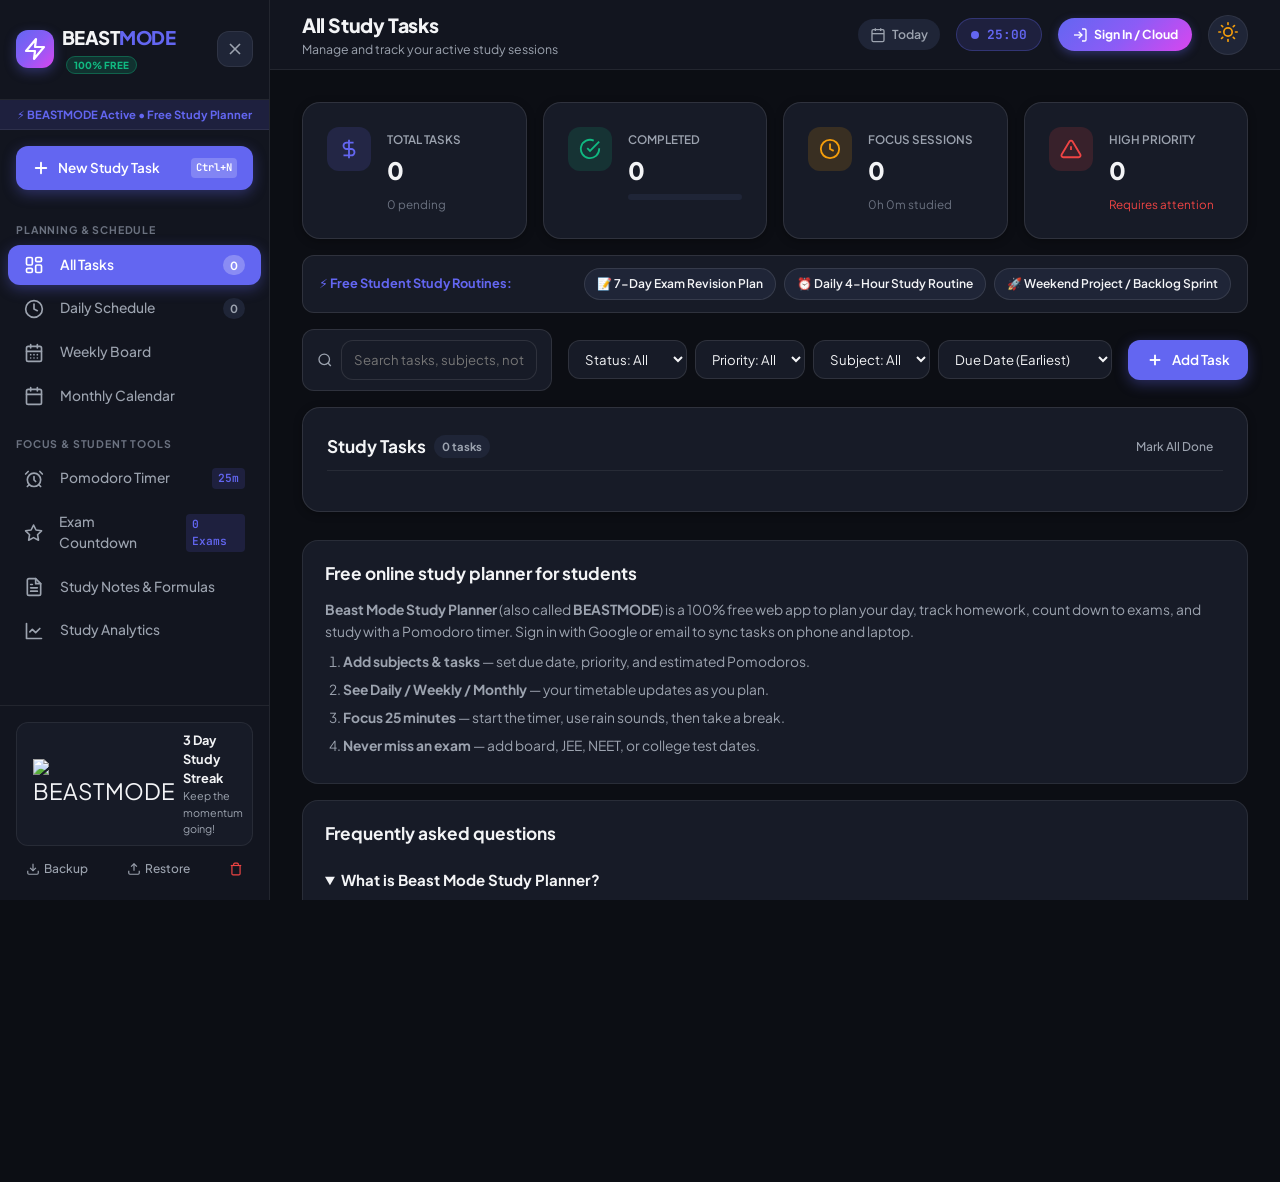
==== index.html @ da39aa64 "Update index.html" ====
<!DOCTYPE html>
<html lang="en" data-theme="dark">
<head>
  <meta charset="UTF-8">
  <meta name="viewport" content="width=device-width, initial-scale=1.0">
  <meta name="theme-color" content="#0c0e14">
  <meta name="color-scheme" content="dark light">
  <meta name="apple-mobile-web-app-capable" content="yes">
  <meta name="apple-mobile-web-app-status-bar-style" content="black-translucent">
  <meta name="apple-mobile-web-app-title" content="BEASTMODE">
  <meta name="application-name" content="BEASTMODE Study Planner">
  <meta name="format-detection" content="telephone=no">
  <meta name="geo.region" content="IN">
  <meta name="geo.placename" content="India">

  <!-- ==================== PRIMARY SEO META TAGS ==================== -->
  <title>Beast Mode Study Planner – Free Daily Schedule & Pomodoro Timer for Students</title>
  <meta name="title" content="Beast Mode Study Planner – Free Daily Schedule & Pomodoro Timer for Students">
  <meta name="description" content="Beast Mode Study Planner is a 100% free online study planner for students. Make a daily study timetable, track exam countdown, manage homework, and focus with a Pomodoro timer. Cloud login with Google. Made for school, college, boards & JEE prep.">
  <meta name="keywords" content="beast mode study planner, beastmode study planner, free study planner, online study timetable, daily study schedule maker, exam countdown tracker, pomodoro timer for students, student planner India, JEE study planner, board exam timetable">
  <meta name="author" content="Shaikh Siddik">
  <meta name="robots" content="index, follow, max-image-preview:large, max-snippet:-1, max-video-preview:-1">
  <meta name="googlebot" content="index, follow">

  <!-- Canonical URL (Google Search Ranking) -->
  <link rel="canonical" href="https://shaikhsiddik0001-creator.github.io/study-planner/">
  <link rel="manifest" href="site.webmanifest">
  <link rel="sitemap" type="application/xml" title="Sitemap" href="https://shaikhsiddik0001-creator.github.io/study-planner/sitemap.xml">

  <!-- ==================== OPEN GRAPH / SOCIAL MEDIA / WHATSAPP ==================== -->
  <meta property="og:type" content="website">
  <meta property="og:locale" content="en_IN">
  <meta property="og:url" content="https://shaikhsiddik0001-creator.github.io/study-planner/">
  <meta property="og:site_name" content="BEASTMODE Study Planner">
  <meta property="og:title" content="Beast Mode Study Planner – Free Daily Schedule & Pomodoro Timer">
  <meta property="og:description" content="Free study planner for students: daily timetable, exam countdown, tasks, notes, and Pomodoro focus timer with cloud sync.">
  <meta property="og:image" content="https://images.unsplash.com/photo-1434030216411-0b793f4b4173?w=1200&auto=format&fit=crop&q=80">
  <meta property="og:image:alt" content="Student desk with books and a study planner schedule">
  <meta property="og:image:width" content="1200">
  <meta property="og:image:height" content="630">

  <!-- ==================== TWITTER CARD ==================== -->
  <meta name="twitter:card" content="summary_large_image">
  <meta name="twitter:url" content="https://shaikhsiddik0001-creator.github.io/study-planner/">
  <meta name="twitter:title" content="Beast Mode Study Planner – Free Daily Schedule & Pomodoro Timer">
  <meta name="twitter:description" content="Create daily study schedules, track exams, and stay in beast mode with cloud sync. 100% free for students.">
  <meta name="twitter:image" content="https://images.unsplash.com/photo-1434030216411-0b793f4b4173?w=1200&auto=format&fit=crop&q=80">
  <meta name="twitter:image:alt" content="Beast Mode Study Planner dashboard">

  <!-- Favicons: Google Search needs a crawlable 48x48+ PNG (not emoji SVG) -->
  <link rel="icon" type="image/png" sizes="48x48" href="favicon-48.png">
  <link rel="icon" type="image/png" sizes="96x96" href="icons/icon-96.png">
  <link rel="icon" type="image/png" sizes="192x192" href="icons/icon-192.png">
  <link rel="apple-touch-icon" sizes="180x180" href="apple-touch-icon.png">
  <link rel="shortcut icon" href="favicon.png">

  <!-- Google Fonts -->
  <link rel="preconnect" href="https://fonts.googleapis.com">
  <link rel="preconnect" href="https://fonts.gstatic.com" crossorigin>
  <link href="https://fonts.googleapis.com/css2?family=Plus+Jakarta+Sans:wght@300;400;500;600;700;800&family=JetBrains+Mono:wght@400;600&display=swap" rel="stylesheet">
  
  <!-- CSS Stylesheet -->
  <link rel="stylesheet" href="style.css">

  <!-- ==================== SCHEMA.ORG JSON-LD (GOOGLE RICH SNIPPETS) ==================== -->
  <script type="application/ld+json">
  {
    "@context": "https://schema.org",
    "@graph": [
      {
        "@type": "WebApplication",
        "@id": "https://shaikhsiddik0001-creator.github.io/study-planner/#webapp",
        "name": "BEASTMODE Study Planner",
        "url": "https://shaikhsiddik0001-creator.github.io/study-planner/",
        "alternateName": ["Beast Mode Study Planner", "Best Mode Study Planner", "BEASTMODE"],
        "applicationCategory": "EducationalApplication",
        "operatingSystem": "Android, iOS, Windows, macOS, ChromeOS",
        "browserRequirements": "Requires JavaScript. Requires HTML5.",
        "inLanguage": "en",
        "isAccessibleForFree": true,
        "description": "A 100% free online study planner and daily schedule maker for students. Features task management, daily & weekly timetable boards, exam countdowns, Pomodoro focus timer, and cloud sync.",
        "featureList": [
          "Daily, weekly and monthly study timetable",
          "Pomodoro focus timer with ambient sounds",
          "Exam countdown tracker",
          "Study notes and formula scratchpad",
          "Google and email login with cloud sync"
        ],
        "offers": {
          "@type": "Offer",
          "price": "0",
          "priceCurrency": "INR"
        },
        "author": {
          "@type": "Person",
          "name": "Shaikh Siddik"
        },
        "image": "https://shaikhsiddik0001-creator.github.io/study-planner/icons/icon-512.png",
        "screenshot": "https://shaikhsiddik0001-creator.github.io/study-planner/icons/icon-512.png"
      },
      {
        "@type": "FAQPage",
        "@id": "https://shaikhsiddik0001-creator.github.io/study-planner/#faq",
        "mainEntity": [
          {
            "@type": "Question",
            "name": "What is BEASTMODE Study Planner?",
            "acceptedAnswer": {
              "@type": "Answer",
              "text": "BEASTMODE is a free web-based study planner designed to help students organize daily and weekly study schedules, manage assignments, track exam dates, and focus with an integrated Pomodoro timer."
            }
          },
          {
            "@type": "Question",
            "name": "Is BEASTMODE Study Planner free to use?",
            "acceptedAnswer": {
              "@type": "Answer",
              "text": "Yes, BEASTMODE is 100% free for all students worldwide with full access to schedules, exam trackers, pomodoro timer, and cloud synchronization."
            }
          },
          {
            "@type": "Question",
            "name": "How to make an effective study schedule with BEASTMODE?",
            "acceptedAnswer": {
              "@type": "Answer",
              "text": "You can add your subjects, set priority levels (High, Medium, Low), allocate estimated Pomodoro focus blocks, and view your timetable in Daily, Weekly, or Monthly Calendar views."
            }
          },
          {
            "@type": "Question",
            "name": "Does Beast Mode Study Planner work on mobile?",
            "acceptedAnswer": {
              "@type": "Answer",
              "text": "Yes. Beast Mode Study Planner is a free web app that works in Chrome, Safari, and other browsers on Android and iPhone. You can add it to your home screen and sign in to sync tasks across devices."
            }
          },
          {
            "@type": "Question",
            "name": "Can I use Beast Mode Study Planner for board exams and JEE?",
            "acceptedAnswer": {
              "@type": "Answer",
              "text": "Yes. Add exam dates to the countdown tracker, break syllabus into daily tasks, and use the Pomodoro timer for focused revision sessions for boards, JEE, NEET, or college tests."
            }
          }
        ]
      }
    ]
  }
  </script>
</head>
<body>
  <a class="skip-link" href="#mainContent">Skip to study planner</a>
  <h1 class="visually-hidden">Beast Mode Study Planner — free daily study schedule, exam countdown and Pomodoro timer for students</h1>
  <div class="app-layout" id="appLayout">

    <!-- ==================== SIDEBAR NAVIGATION ==================== -->
    <aside class="sidebar" id="sidebar">
      <div class="sidebar-header">
        <div class="brand">
          <div class="brand-icon">
            <svg width="24" height="24" viewBox="0 0 24 24" fill="none" stroke="currentColor" stroke-width="2.2" stroke-linecap="round" stroke-linejoin="round">
              <polygon points="13 2 3 14 12 14 11 22 21 10 12 10 13 2"></polygon>
            </svg>
          </div>
          <div class="brand-text">
            <p class="brand-name">BEAST<span>MODE</span></p>
            <span class="badge-free">100% FREE</span>
          </div>
        </div>
        <button class="btn-icon mobile-close-sidebar" id="closeSidebarBtn" aria-label="Close Sidebar">
          <svg width="20" height="20" viewBox="0 0 24 24" fill="none" stroke="currentColor" stroke-width="2">
            <line x1="18" y1="6" x2="6" y2="18"></line>
            <line x1="6" y1="6" x2="18" y2="18"></line>
          </svg>
        </button>
      </div>

      <!-- Student Banner -->
      <div class="student-tag-banner">
        <span>⚡ BEASTMODE Active • Free Study Planner</span>
      </div>

      <!-- Quick Action: New Task -->
      <div class="sidebar-action">
        <button class="btn-primary btn-block" id="sidebarNewTaskBtn">
          <svg width="18" height="18" viewBox="0 0 24 24" fill="none" stroke="currentColor" stroke-width="2.5" stroke-linecap="round">
            <line x1="12" y1="5" x2="12" y2="19"></line>
            <line x1="5" y1="12" x2="19" y2="12"></line>
          </svg>
          <span>New Study Task</span>
          <kbd>Ctrl+N</kbd>
        </button>
      </div>

      <!-- Navigation Links -->
      <nav class="nav-menu" aria-label="Main Navigation">
        <span class="nav-category">PLANNING & SCHEDULE</span>
        <button class="nav-item active" data-view="dashboard" id="navDashboard">
          <svg width="20" height="20" viewBox="0 0 24 24" fill="none" stroke="currentColor" stroke-width="2" stroke-linecap="round" stroke-linejoin="round">
            <rect x="3" y="3" width="7" height="9" rx="1.5"></rect>
            <rect x="14" y="3" width="7" height="5" rx="1.5"></rect>
            <rect x="14" y="12" width="7" height="9" rx="1.5"></rect>
            <rect x="3" y="16" width="7" height="5" rx="1.5"></rect>
          </svg>
          <span>All Tasks</span>
          <span class="nav-counter" id="navAllCount">0</span>
        </button>

        <button class="nav-item" data-view="daily" id="navDaily">
          <svg width="20" height="20" viewBox="0 0 24 24" fill="none" stroke="currentColor" stroke-width="2" stroke-linecap="round" stroke-linejoin="round">
            <circle cx="12" cy="12" r="10"></circle>
            <polyline points="12 6 12 12 16 14"></polyline>
          </svg>
          <span>Daily Schedule</span>
          <span class="nav-counter" id="navTodayCount">0</span>
        </button>

        <button class="nav-item" data-view="weekly" id="navWeekly">
          <svg width="20" height="20" viewBox="0 0 24 24" fill="none" stroke="currentColor" stroke-width="2" stroke-linecap="round" stroke-linejoin="round">
            <rect x="3" y="4" width="18" height="18" rx="2"></rect>
            <line x1="16" y1="2" x2="16" y2="6"></line>
            <line x1="8" y1="2" x2="8" y2="6"></line>
            <line x1="3" y1="10" x2="21" y2="10"></line>
            <path d="M8 14h.01"></path>
            <path d="M12 14h.01"></path>
            <path d="M16 14h.01"></path>
            <path d="M8 18h.01"></path>
            <path d="M12 18h.01"></path>
            <path d="M16 18h.01"></path>
          </svg>
          <span>Weekly Board</span>
        </button>

        <button class="nav-item" data-view="monthly" id="navMonthly">
          <svg width="20" height="20" viewBox="0 0 24 24" fill="none" stroke="currentColor" stroke-width="2" stroke-linecap="round" stroke-linejoin="round">
            <rect x="3" y="4" width="18" height="18" rx="2"></rect>
            <line x1="16" y1="2" x2="16" y2="6"></line>
            <line x1="8" y1="2" x2="8" y2="6"></line>
            <line x1="3" y1="10" x2="21" y2="10"></line>
          </svg>
          <span>Monthly Calendar</span>
        </button>

        <span class="nav-category">FOCUS & STUDENT TOOLS</span>
        <button class="nav-item" data-view="pomodoro" id="navPomodoro">
          <svg width="20" height="20" viewBox="0 0 24 24" fill="none" stroke="currentColor" stroke-width="2" stroke-linecap="round" stroke-linejoin="round">
            <circle cx="12" cy="13" r="8"></circle>
            <path d="M12 9v4l2 2"></path>
            <path d="M5 3 2 6"></path>
            <path d="m22 6-3-3"></path>
            <path d="M6.38 18.7 4 21"></path>
            <path d="M17.64 18.67 20 21"></path>
          </svg>
          <span>Pomodoro Timer</span>
          <span class="timer-mini-indicator" id="sidebarTimerBadge">25m</span>
        </button>

        <button class="nav-item" data-view="examCountdown" id="navExamCountdown">
          <svg width="20" height="20" viewBox="0 0 24 24" fill="none" stroke="currentColor" stroke-width="2" stroke-linecap="round" stroke-linejoin="round">
            <polygon points="12 2 15.09 8.26 22 9.27 17 14.14 18.18 21.02 12 17.77 5.82 21.02 7 14.14 2 9.27 8.91 8.26 12 2"></polygon>
          </svg>
          <span>Exam Countdown</span>
          <span class="exam-mini-badge" id="sidebarExamBadge">0 Exams</span>
        </button>

        <button class="nav-item" data-view="quickNotes" id="navQuickNotes">
          <svg width="20" height="20" viewBox="0 0 24 24" fill="none" stroke="currentColor" stroke-width="2" stroke-linecap="round" stroke-linejoin="round">
            <path d="M14 2H6a2 2 0 0 0-2 2v16a2 2 0 0 0 2 2h12a2 2 0 0 0 2-2V8z"></path>
            <polyline points="14 2 14 8 20 8"></polyline>
            <line x1="16" y1="13" x2="8" y2="13"></line>
            <line x1="16" y1="17" x2="8" y2="17"></line>
            <polyline points="10 9 9 9 8 9"></polyline>
          </svg>
          <span>Study Notes & Formulas</span>
        </button>

        <button class="nav-item" data-view="analytics" id="navAnalytics">
          <svg width="20" height="20" viewBox="0 0 24 24" fill="none" stroke="currentColor" stroke-width="2" stroke-linecap="round" stroke-linejoin="round">
            <path d="M3 3v18h18"></path>
            <path d="m19 9-5 5-4-4-3 3"></path>
          </svg>
          <span>Study Analytics</span>
        </button>
      </nav>

      <!-- Sidebar Footer -->
      <div class="sidebar-footer">
        <button type="button" class="btn-install-app hidden" id="installAppBtn">
          <img src="icons/icon-96.png" width="22" height="22" alt="">
          <span>Install App</span>
        </button>

        <div class="streak-card">
          <div class="streak-icon">
            <img src="icons/icon-96.png" width="28" height="28" alt="BEASTMODE">
          </div>
          <div class="streak-info">
            <div class="streak-count"><span id="streakDays">3</span> Day Study Streak</div>
            <div class="streak-sub">Keep the momentum going!</div>
          </div>
        </div>

        <div class="storage-controls">
          <button class="btn-ghost-sm" id="exportDataBtn" title="Export Backup (JSON)">
            <svg width="14" height="14" viewBox="0 0 24 24" fill="none" stroke="currentColor" stroke-width="2"><path d="M21 15v4a2 2 0 0 1-2 2H5a2 2 0 0 1-2-2v-4"/><polyline points="7 10 12 15 17 10"/><line x1="12" y1="15" x2="12" y2="3"/></svg>
            Backup
          </button>
          <label class="btn-ghost-sm" title="Restore Backup (JSON)" style="cursor: pointer;">
            <svg width="14" height="14" viewBox="0 0 24 24" fill="none" stroke="currentColor" stroke-width="2"><path d="M21 15v4a2 2 0 0 1-2 2H5a2 2 0 0 1-2-2v-4"/><polyline points="17 8 12 3 7 8"/><line x1="12" y1="3" x2="12" y2="15"/></svg>
            Restore
            <input type="file" id="importDataInput" accept=".json" style="display: none;">
          </label>
          <button class="btn-ghost-sm text-danger" id="resetDataBtn" title="Clear all data">
            <svg width="14" height="14" viewBox="0 0 24 24" fill="none" stroke="currentColor" stroke-width="2"><polyline points="3 6 5 6 21 6"></polyline><path d="M19 6v14a2 2 0 0 1-2 2H7a2 2 0 0 1-2-2V6m3 0V4a2 2 0 0 1 2-2h4a2 2 0 0 1 2 2v2"></path></svg>
          </button>
        </div>
      </div>
    </aside>

    <!-- Sidebar Backdrop for Mobile -->
    <div class="sidebar-backdrop" id="sidebarBackdrop"></div>

    <!-- ==================== MAIN CONTENT AREA ==================== -->
    <div class="main-wrapper">
      
      <!-- Top App Bar -->
      <header class="topbar">
        <div class="topbar-left">
          <button class="btn-icon mobile-menu-btn" id="mobileMenuBtn" aria-label="Open Sidebar Menu">
            <svg width="22" height="22" viewBox="0 0 24 24" fill="none" stroke="currentColor" stroke-width="2">
              <line x1="3" y1="12" x2="21" y2="12"></line>
              <line x1="3" y1="6" x2="21" y2="6"></line>
              <line x1="3" y1="18" x2="21" y2="18"></line>
            </svg>
          </button>
          <div class="page-title-group">
            <h2 class="page-title" id="pageHeading">All Study Tasks</h2>
            <p class="page-subtitle" id="pageSubHeading">Manage and track your active study sessions</p>
          </div>
        </div>

        <div class="topbar-right">
          <!-- Live Date Display -->
          <div class="date-chip" id="topbarDate">
            <svg width="16" height="16" viewBox="0 0 24 24" fill="none" stroke="currentColor" stroke-width="2"><rect x="3" y="4" width="18" height="18" rx="2" ry="2"></rect><line x1="16" y1="2" x2="16" y2="6"></line><line x1="8" y1="2" x2="8" y2="6"></line><line x1="3" y1="10" x2="21" y2="10"></line></svg>
            <span id="currentDateStr">Today</span>
          </div>

          <!-- Quick Pomodoro Widget Status -->
          <div class="quick-timer-widget" id="quickTimerPill" role="button" title="Jump to Pomodoro Timer">
            <div class="timer-dot" id="quickTimerDot"></div>
            <span class="timer-text" id="quickTimerText">25:00</span>
          </div>

          <!-- Firebase Auth Profile / Sign In Button -->
          <div class="auth-topbar-section" id="authTopbarSection">
            <!-- Unauthenticated State -->
            <button class="btn-auth-signin" id="openAuthModalBtn">
              <svg width="16" height="16" viewBox="0 0 24 24" fill="none" stroke="currentColor" stroke-width="2"><path d="M15 3h4a2 2 0 0 1 2 2v14a2 2 0 0 1-2 2h-4"/><polyline points="10 17 15 12 10 7"/><line x1="15" y1="12" x2="3" y2="12"/></svg>
              <span>Sign In / Cloud</span>
            </button>

            <!-- Authenticated Profile State (Hidden by default) -->
            <div class="user-profile-widget hidden" id="userProfileWidget">
              <div class="user-avatar-pill" id="userAvatarPill">
                <img id="userAvatarImg" class="user-avatar-img hidden" src="" alt="Profile">
                <span id="userAvatarInitials" class="user-avatar-initials">S</span>
                <span id="userDisplayName" class="user-name-text">Student</span>
                <svg width="14" height="14" viewBox="0 0 24 24" fill="none" stroke="currentColor" stroke-width="2"><polyline points="6 9 12 15 18 9"></polyline></svg>
              </div>

              <!-- Profile Dropdown Menu -->
              <div class="profile-dropdown hidden" id="profileDropdown">
                <div class="profile-dropdown-header">
                  <strong id="dropdownUserEmail">student@example.com</strong>
                  <span class="cloud-sync-status">☁️ Real-Time Cloud Synced</span>
                </div>
                <button class="dropdown-item text-danger" id="logoutBtn">
                  <svg width="16" height="16" viewBox="0 0 24 24" fill="none" stroke="currentColor" stroke-width="2"><path d="M9 21H5a2 2 0 0 1-2-2V5a2 2 0 0 1 2-2h4"/><polyline points="16 17 21 12 16 7"/><line x1="21" y1="12" x2="9" y2="12"/></svg>
                  <span>Log Out</span>
                </button>
              </div>
            </div>
          </div>

          <!-- Dark / Light Theme Toggle -->
          <button class="theme-toggle-btn" id="themeToggleBtn" aria-label="Toggle Theme Mode" title="Toggle Light/Dark Theme">
            <div class="theme-icon-sun">
              <svg width="20" height="20" viewBox="0 0 24 24" fill="none" stroke="currentColor" stroke-width="2" stroke-linecap="round" stroke-linejoin="round">
                <circle cx="12" cy="12" r="5"></circle>
                <line x1="12" y1="1" x2="12" y2="3"></line>
                <line x1="12" y1="21" x2="12" y2="23"></line>
                <line x1="4.22" y1="4.22" x2="5.64" y2="5.64"></line>
                <line x1="18.36" y1="18.36" x2="19.78" y2="19.78"></line>
                <line x1="1" y1="12" x2="3" y2="12"></line>
                <line x1="21" y1="12" x2="23" y2="12"></line>
                <line x1="4.22" y1="19.78" x2="5.64" y2="18.36"></line>
                <line x1="18.36" y1="5.64" x2="19.78" y2="4.22"></line>
              </svg>
            </div>
            <div class="theme-icon-moon">
              <svg width="20" height="20" viewBox="0 0 24 24" fill="none" stroke="currentColor" stroke-width="2" stroke-linecap="round" stroke-linejoin="round">
                <path d="M21 12.79A9 9 0 1 1 11.21 3 7 7 0 0 0 21 12.79z"></path>
              </svg>
            </div>
          </button>
        </div>
      </header>

      <!-- Main Content Container -->
      <main class="content-container" id="mainContent">

        <!-- ==================== VIEW 1: DASHBOARD / ALL TASKS ==================== -->
        <section class="view-panel active" id="view-dashboard">
          
          <!-- Top Stat Cards Summary -->
          <div class="stats-grid">
            <div class="stat-card">
              <div class="stat-icon icon-purple">
                <svg width="22" height="22" viewBox="0 0 24 24" fill="none" stroke="currentColor" stroke-width="2"><path d="M12 2v20M17 5H9.5a3.5 3.5 0 0 0 0 7h5a3.5 3.5 0 0 1 0 7H6"/></svg>
              </div>
              <div class="stat-content">
                <span class="stat-label">Total Tasks</span>
                <h3 class="stat-val" id="statTotalTasks">0</h3>
                <span class="stat-hint" id="statPendingHint">0 pending</span>
              </div>
            </div>

            <div class="stat-card">
              <div class="stat-icon icon-green">
                <svg width="22" height="22" viewBox="0 0 24 24" fill="none" stroke="currentColor" stroke-width="2"><path d="M22 11.08V12a10 10 0 1 1-5.93-9.14"/><polyline points="22 4 12 14.01 9 11.01"/></svg>
              </div>
              <div class="stat-content">
                <span class="stat-label">Completed</span>
                <h3 class="stat-val" id="statCompletedTasks">0</h3>
                <div class="progress-bar-wrap">
                  <div class="progress-bar-fill" id="statCompletionBar" style="width: 0%;"></div>
                </div>
              </div>
            </div>

            <div class="stat-card">
              <div class="stat-icon icon-amber">
                <svg width="22" height="22" viewBox="0 0 24 24" fill="none" stroke="currentColor" stroke-width="2"><circle cx="12" cy="12" r="10"></circle><polyline points="12 6 12 12 16 14"></polyline></svg>
              </div>
              <div class="stat-content">
                <span class="stat-label">Focus Sessions</span>
                <h3 class="stat-val" id="statPomodoroCount">0</h3>
                <span class="stat-hint" id="statFocusTimeHint">0h 0m studied</span>
              </div>
            </div>

            <div class="stat-card">
              <div class="stat-icon icon-red">
                <svg width="22" height="22" viewBox="0 0 24 24" fill="none" stroke="currentColor" stroke-width="2"><path d="M10.29 3.86L1.82 18a2 2 0 0 0 1.71 3h16.94a2 2 0 0 0 1.71-3L13.71 3.86a2 2 0 0 0-3.42 0z"/><line x1="12" y1="9" x2="12" y2="13"/><line x1="12" y1="17" x2="12.01" y2="17"/></svg>
              </div>
              <div class="stat-content">
                <span class="stat-label">High Priority</span>
                <h3 class="stat-val" id="statHighPriority">0</h3>
                <span class="stat-hint text-danger" id="statDueSoonHint">Requires attention</span>
              </div>
            </div>
          </div>

          <!-- Free Study Routine Templates Bar -->
          <div class="free-templates-card">
            <div class="template-header">
              <div class="template-title">
                <span>⚡ Free Student Study Routines:</span>
              </div>
              <div class="template-buttons">
                <button class="btn-template" onclick="window.studyFlow.applyTemplate('exam')">📝 7-Day Exam Revision Plan</button>
                <button class="btn-template" onclick="window.studyFlow.applyTemplate('daily')">⏰ Daily 4-Hour Study Routine</button>
                <button class="btn-template" onclick="window.studyFlow.applyTemplate('weekend')">🚀 Weekend Project / Backlog Sprint</button>
              </div>
            </div>
          </div>

          <!-- Controls Bar: Filter, Search, Sort & Quick Add -->
          <div class="controls-toolbar">
            <div class="search-box">
              <svg width="18" height="18" viewBox="0 0 24 24" fill="none" stroke="currentColor" stroke-width="2"><circle cx="11" cy="11" r="8"></circle><line x1="21" y1="21" x2="16.65" y2="16.65"></line></svg>
              <input type="text" id="taskSearchInput" placeholder="Search tasks, subjects, notes..." autocomplete="off">
              <button class="clear-search-btn hidden" id="clearSearchBtn" aria-label="Clear Search">&times;</button>
            </div>

            <div class="filter-group">
              <select id="filterStatus" class="select-dropdown" aria-label="Filter by Status">
                <option value="all">Status: All</option>
                <option value="pending">Pending</option>
                <option value="completed">Completed</option>
              </select>

              <select id="filterPriority" class="select-dropdown" aria-label="Filter by Priority">
                <option value="all">Priority: All</option>
                <option value="high">🔥 High</option>
                <option value="medium">⚡ Medium</option>
                <option value="low">🌱 Low</option>
              </select>

              <select id="filterSubject" class="select-dropdown" aria-label="Filter by Subject">
                <option value="all">Subject: All</option>
              </select>

              <select id="sortBy" class="select-dropdown" aria-label="Sort Tasks">
                <option value="date-asc">Due Date (Earliest)</option>
                <option value="date-desc">Due Date (Latest)</option>
                <option value="priority-desc">Priority (High to Low)</option>
                <option value="title-asc">Title (A-Z)</option>
                <option value="created-desc">Recently Added</option>
              </select>
            </div>

            <button class="btn-primary" id="dashboardAddTaskBtn">
              <svg width="18" height="18" viewBox="0 0 24 24" fill="none" stroke="currentColor" stroke-width="2.5"><line x1="12" y1="5" x2="12" y2="19"></line><line x1="5" y1="12" x2="19" y2="12"></line></svg>
              <span>Add Task</span>
            </button>
          </div>

          <!-- Active Filter Tags Pills -->
          <div class="active-filters-row hidden" id="activeFiltersRow">
            <span class="filter-tag-label">Active Filters:</span>
            <div class="filter-chips-container" id="filterChipsContainer"></div>
            <button class="btn-link" id="resetFiltersBtn">Reset All</button>
          </div>

          <!-- Tasks List Section -->
          <div class="tasks-section">
            <div class="section-header-row">
              <div class="section-title-wrap">
                <h2 class="section-title">Study Tasks</h2>
                <span class="task-count-badge" id="visibleTaskCountBadge">0 tasks</span>
              </div>
              <div class="bulk-actions" id="bulkActionsWrap">
                <button class="btn-ghost-sm" id="markAllCompleteBtn">Mark All Done</button>
              </div>
            </div>

            <!-- Task List Container -->
            <div class="task-list" id="taskListContainer"></div>

            <!-- Empty State Placeholder -->
            <div class="empty-state hidden" id="tasksEmptyState">
              <div class="empty-icon">📚</div>
              <h3>No Study Tasks Found</h3>
              <p>Your study schedule is clear or no tasks matched your search!</p>
              <div class="empty-actions">
                <button class="btn-primary" id="emptyStateCreateBtn">Create Your First Task</button>
                <button class="btn-secondary" id="loadSampleDataBtn">Load Sample Study Schedule</button>
              </div>
            </div>
          </div>
        </section>


        <!-- ==================== VIEW 2: DAILY SCHEDULE ==================== -->
        <section class="view-panel" id="view-daily">
          <div class="planner-nav-card">
            <div class="nav-controls">
              <button class="btn-icon" id="dailyPrevDayBtn" aria-label="Previous Day">
                <svg width="20" height="20" viewBox="0 0 24 24" fill="none" stroke="currentColor" stroke-width="2"><polyline points="15 18 9 12 15 6"></polyline></svg>
              </button>
              <div class="current-date-heading">
                <h2 id="dailyViewDateTitle">Today</h2>
                <span class="date-sub" id="dailyViewDateSubtitle">Thursday</span>
              </div>
              <button class="btn-icon" id="dailyNextDayBtn" aria-label="Next Day">
                <svg width="20" height="20" viewBox="0 0 24 24" fill="none" stroke="currentColor" stroke-width="2"><polyline points="9 18 15 12 9 6"></polyline></svg>
              </button>
            </div>
            
            <div class="planner-actions">
              <button class="btn-secondary" id="dailyJumpTodayBtn">Jump to Today</button>
              <input type="date" id="dailyDatePicker" class="custom-date-input">
              <button class="btn-primary" id="dailyAddTaskBtn">
                <svg width="16" height="16" viewBox="0 0 24 24" fill="none" stroke="currentColor" stroke-width="2"><line x1="12" y1="5" x2="12" y2="19"></line><line x1="5" y1="12" x2="19" y2="12"></line></svg>
                <span>Add to this Day</span>
              </button>
            </div>
          </div>

          <div class="daily-view-layout">
            <div class="daily-timeline-card">
              <div class="card-header">
                <h3>Hourly Time Block Schedule</h3>
                <span class="badge" id="dailyScheduleCount">0 Scheduled</span>
              </div>
              <div class="timeline-scroll-area" id="dailyTimelineList"></div>
            </div>

            <div class="daily-tasks-sidebar">
              <div class="card-header">
                <h3>Today's Task Checklist</h3>
                <span class="badge" id="dailyChecklistCount">0 Tasks</span>
              </div>
              <div class="daily-checklist-container" id="dailyChecklistItems"></div>
            </div>
          </div>
        </section>


        <!-- ==================== VIEW 3: WEEKLY PLANNER ==================== -->
        <section class="view-panel" id="view-weekly">
          <div class="planner-nav-card">
            <div class="nav-controls">
              <button class="btn-icon" id="weeklyPrevBtn" aria-label="Previous Week">
                <svg width="20" height="20" viewBox="0 0 24 24" fill="none" stroke="currentColor" stroke-width="2"><polyline points="15 18 9 12 15 6"></polyline></svg>
              </button>
              <div class="current-date-heading">
                <h2 id="weeklyRangeTitle">Weekly Board</h2>
                <span class="date-sub" id="weeklyRangeSubtitle">7-Day Study Overview</span>
              </div>
              <button class="btn-icon" id="weeklyNextBtn" aria-label="Next Week">
                <svg width="20" height="20" viewBox="0 0 24 24" fill="none" stroke="currentColor" stroke-width="2"><polyline points="9 18 15 12 9 6"></polyline></svg>
              </button>
            </div>
            
            <div class="planner-actions">
              <button class="btn-secondary" id="weeklyJumpTodayBtn">Current Week</button>
              <button class="btn-primary" id="weeklyAddTaskBtn">
                <svg width="16" height="16" viewBox="0 0 24 24" fill="none" stroke="currentColor" stroke-width="2"><line x1="12" y1="5" x2="12" y2="19"></line><line x1="5" y1="12" x2="19" y2="12"></line></svg>
                <span>Add Task</span>
              </button>
            </div>
          </div>

          <div class="weekly-board-grid" id="weeklyBoardGrid"></div>
        </section>


        <!-- ==================== VIEW 4: MONTHLY CALENDAR ==================== -->
        <section class="view-panel" id="view-monthly">
          <div class="planner-nav-card">
            <div class="nav-controls">
              <button class="btn-icon" id="monthPrevBtn" aria-label="Previous Month">
                <svg width="20" height="20" viewBox="0 0 24 24" fill="none" stroke="currentColor" stroke-width="2"><polyline points="15 18 9 12 15 6"></polyline></svg>
              </button>
              <div class="current-date-heading">
                <h2 id="monthViewTitle">Monthly Planner</h2>
                <span class="date-sub" id="monthViewSubtitle">Full Month Calendar</span>
              </div>
              <button class="btn-icon" id="monthNextBtn" aria-label="Next Month">
                <svg width="20" height="20" viewBox="0 0 24 24" fill="none" stroke="currentColor" stroke-width="2"><polyline points="9 18 15 12 9 6"></polyline></svg>
              </button>
            </div>
            
            <div class="planner-actions">
              <button class="btn-secondary" id="monthJumpTodayBtn">This Month</button>
              <button class="btn-primary" id="monthAddTaskBtn">
                <svg width="16" height="16" viewBox="0 0 24 24" fill="none" stroke="currentColor" stroke-width="2"><line x1="12" y1="5" x2="12" y2="19"></line><line x1="5" y1="12" x2="19" y2="12"></line></svg>
                <span>Add Task</span>
              </button>
            </div>
          </div>

          <div class="monthly-calendar-card">
            <div class="calendar-weekdays-header">
              <span>Sun</span><span>Mon</span><span>Tue</span><span>Wed</span><span>Thu</span><span>Fri</span><span>Sat</span>
            </div>
            <div class="calendar-days-grid" id="calendarDaysGrid"></div>
          </div>

          <div class="month-day-inspector hidden" id="monthDayInspector">
            <div class="inspector-header">
              <h3 id="inspectorDateTitle">Tasks for Date</h3>
              <button class="btn-icon" id="closeInspectorBtn">&times;</button>
            </div>
            <div class="inspector-task-list" id="inspectorTaskList"></div>
          </div>
        </section>


        <!-- ==================== VIEW 5: POMODORO FOCUS TIMER ==================== -->
        <section class="view-panel" id="view-pomodoro">
          <div class="pomodoro-container">
            <div class="pomodoro-card">
              <!-- Mode Tabs -->
              <div class="pomodoro-modes">
                <button class="pomo-mode-btn active" data-mode="pomodoro" id="pomoModeWork">
                  <span>🎯 Focus</span>
                  <small>25 min</small>
                </button>
                <button class="pomo-mode-btn" data-mode="shortBreak" id="pomoModeShort">
                  <span>☕ Short Break</span>
                  <small>5 min</small>
                </button>
                <button class="pomo-mode-btn" data-mode="longBreak" id="pomoModeLong">
                  <span>🌴 Long Break</span>
                  <small>15 min</small>
                </button>
              </div>

              <!-- Visual Animated SVG Circular Ring -->
              <div class="timer-display-ring-wrapper">
                <svg class="timer-svg" viewBox="0 0 280 280">
                  <circle class="timer-circle-bg" cx="140" cy="140" r="120"></circle>
                  <circle class="timer-circle-progress" id="timerProgressCircle" cx="140" cy="140" r="120"></circle>
                </svg>
                
                <div class="timer-inner-content">
                  <div class="timer-digits" id="timerDigits">25:00</div>
                  <span class="timer-state-label" id="timerStateLabel">Ready to Focus</span>
                  
                  <div class="active-focus-task-pill" id="activeFocusTaskPill" title="Change active study task">
                    <span class="focus-dot"></span>
                    <span class="focus-task-name" id="currentFocusTaskName">No task selected</span>
                  </div>
                </div>
              </div>

              <!-- Main Controls -->
              <div class="timer-controls">
                <button class="btn-timer-reset" id="timerResetBtn" title="Reset Timer (R)">
                  <svg width="20" height="20" viewBox="0 0 24 24" fill="none" stroke="currentColor" stroke-width="2"><polyline points="1 4 1 10 7 10"></polyline><path d="M3.51 15a9 9 0 1 0 2.13-9.36L1 10"></path></svg>
                </button>

                <button class="btn-timer-primary" id="timerToggleBtn">
                  <svg id="timerPlayIcon" width="24" height="24" viewBox="0 0 24 24" fill="currentColor"><polygon points="5 3 19 12 5 21 5 3"></polygon></svg>
                  <svg id="timerPauseIcon" class="hidden" width="24" height="24" viewBox="0 0 24 24" fill="currentColor"><rect x="6" y="4" width="4" height="16"></rect><rect x="14" y="4" width="4" height="16"></rect></svg>
                  <span id="timerToggleText">Start Session</span>
                </button>

                <button class="btn-timer-skip" id="timerSkipBtn" title="Skip to Next Mode">
                  <svg width="20" height="20" viewBox="0 0 24 24" fill="none" stroke="currentColor" stroke-width="2"><polygon points="5 4 15 12 5 20 5 4"></polygon><line x1="19" y1="5" x2="19" y2="19"></line></svg>
                </button>
              </div>

              <div class="timer-task-selector">
                <label for="timerTaskSelect">Attach to Study Task:</label>
                <select id="timerTaskSelect" class="select-dropdown">
                  <option value="">-- General Focus Session --</option>
                </select>
              </div>

              <!-- Free Built-in Web Audio Ambient Sounds -->
              <div class="ambient-sound-bar">
                <div class="ambient-label">
                  <svg width="18" height="18" viewBox="0 0 24 24" fill="none" stroke="currentColor" stroke-width="2"><path d="M9 18V5l12-2v13"></path><circle cx="6" cy="18" r="3"></circle><circle cx="18" cy="16" r="3"></circle></svg>
                  <span>100% Free Ambient Study Sounds (No Downloads):</span>
                </div>
                <div class="ambient-buttons">
                  <button class="btn-sound active" data-sound="none" id="soundNone">Off</button>
                  <button class="btn-sound" data-sound="white" id="soundWhite">🌧️ Rain / White Noise</button>
                  <button class="btn-sound" data-sound="binaural" id="soundBinaural">🧠 Beta Focus Pulse</button>
                  <button class="btn-sound" data-sound="brown" id="soundBrown">🌊 Deep Waves</button>
                </div>
              </div>

              <details class="timer-settings-details">
                <summary>
                  <svg width="16" height="16" viewBox="0 0 24 24" fill="none" stroke="currentColor" stroke-width="2"><circle cx="12" cy="12" r="3"></circle><path d="M19.4 15a1.65 1.65 0 0 0 .33 1.82l.06.06a2 2 0 0 1 0 2.83 2 2 0 0 1-2.83 0l-.06-.06a1.65 1.65 0 0 0-1.82-.33 1.65 1.65 0 0 0-1 1.51V21a2 2 0 0 1-2 2 2 2 0 0 1-2-2v-.09A1.65 1.65 0 0 0 9 19.4a1.65 1.65 0 0 0-1.82.33l-.06.06a2 2 0 0 1-2.83 0 2 2 0 0 1 0-2.83l.06-.06a1.65 1.65 0 0 0 .33-1.82 1.65 1.65 0 0 0-1.51-1H3a2 2 0 0 1-2-2 2 2 0 0 1 2-2h.09A1.65 1.65 0 0 0 4.6 9a1.65 1.65 0 0 0-.33-1.82l-.06-.06a2 2 0 0 1 0-2.83 2 2 0 0 1 2.83 0l.06.06a1.65 1.65 0 0 0 1.82.33H9a1.65 1.65 0 0 0 1-1.51V3a2 2 0 0 1 2-2 2 2 0 0 1 2 2v.09a1.65 1.65 0 0 0 1 1.51 1.65 1.65 0 0 0 1.82-.33l.06-.06a2 2 0 0 1 2.83 0 2 2 0 0 1 0 2.83l-.06.06a1.65 1.65 0 0 0-.33 1.82V9a1.65 1.65 0 0 0 1.51 1H21a2 2 0 0 1 2 2 2 2 0 0 1-2 2h-.09a1.65 1.65 0 0 0-1.51 1z"></path></svg>
                  Customize Durations & Sound
                </summary>
                <div class="settings-inputs-grid">
                  <div class="input-field">
                    <label for="customFocusMins">Focus Duration (mins)</label>
                    <input type="number" id="customFocusMins" min="1" max="120" value="25">
                  </div>
                  <div class="input-field">
                    <label for="customShortBreakMins">Short Break (mins)</label>
                    <input type="number" id="customShortBreakMins" min="1" max="60" value="5">
                  </div>
                  <div class="input-field">
                    <label for="customLongBreakMins">Long Break (mins)</label>
                    <input type="number" id="customLongBreakMins" min="1" max="60" value="15">
                  </div>
                </div>
                <div class="checkbox-row">
                  <label class="custom-checkbox-label">
                    <input type="checkbox" id="autoStartBreaksCheckbox">
                    <span>Auto-start Breaks & Pomodoros</span>
                  </label>
                  <label class="custom-checkbox-label">
                    <input type="checkbox" id="soundNotificationCheckbox" checked>
                    <span>Sound chime on session completion</span>
                  </label>
                </div>
              </details>
            </div>

            <!-- Pomodoro Daily Stats Breakdown -->
            <div class="pomodoro-stats-card">
              <h3>Today's Focus Log</h3>
              <div class="pomo-metrics-grid">
                <div class="pomo-metric">
                  <span class="metric-num" id="pomoTodayCompleted">0</span>
                  <span class="metric-text">Completed Sessions</span>
                </div>
                <div class="pomo-metric">
                  <span class="metric-num" id="pomoTotalMinsToday">0m</span>
                  <span class="metric-text">Focus Minutes</span>
                </div>
                <div class="pomo-metric">
                  <span class="metric-num" id="pomoTargetGoal">4 / 8</span>
                  <span class="metric-text">Daily Target</span>
                </div>
              </div>

              <div class="focus-tips-card">
                <div class="tip-header">💡 Free Study Pro-Tip:</div>
                <p id="dynamicStudyTip">Take a 5-minute movement break between study blocks to refresh cognitive focus and boost retention.</p>
              </div>
            </div>
          </div>
        </section>


        <!-- ==================== VIEW 6: EXAM COUNTDOWN (STUDENT FEATURE) ==================== -->
        <section class="view-panel" id="view-examCountdown">
          <div class="exam-countdown-layout">
            <div class="exam-header-card">
              <div>
                <h2>🎯 Upcoming Target Exams & Tests</h2>
                <p class="date-sub">Track days remaining until your exam dates so you never fall behind</p>
              </div>
              <button class="btn-primary" id="addExamBtn">
                <svg width="18" height="18" viewBox="0 0 24 24" fill="none" stroke="currentColor" stroke-width="2.5"><line x1="12" y1="5" x2="12" y2="19"></line><line x1="5" y1="12" x2="19" y2="12"></line></svg>
                <span>Add Target Exam</span>
              </button>
            </div>

            <!-- Exam Cards Grid -->
            <div class="exam-cards-grid" id="examCardsGrid"></div>
          </div>
        </section>


        <!-- ==================== VIEW 7: QUICK STUDY NOTES & FORMULAS ==================== -->
        <section class="view-panel" id="view-quickNotes">
          <div class="notes-layout">
            <div class="notes-header-card">
              <div>
                <h2>📝 Study Scratchpad & Formula Sheet</h2>
                <p class="date-sub">Quickly jot down key formulas, theorems, chapter bookmarks, or quick reminders (Auto-saved)</p>
              </div>
              <button class="btn-secondary" id="clearNotesBtn">Clear Notes</button>
            </div>

            <div class="notes-editor-card">
              <textarea id="studentQuickNotesArea" placeholder="✍️ Type formulas, key concepts, revision notes, or links here... Everything is auto-saved in your cloud and browser!"></textarea>
            </div>
          </div>
        </section>


        <!-- ==================== VIEW 8: STUDY ANALYTICS & INSIGHTS ==================== -->
        <section class="view-panel" id="view-analytics">
          <div class="analytics-layout">
            <div class="analytics-card full-width">
              <div class="card-header">
                <div>
                  <h3>Productivity & Task Completion Rate</h3>
                  <span class="date-sub">Overall performance analytics</span>
                </div>
                <div class="completion-rate-badge" id="analyticsOverallPercentage">0% Completed</div>
              </div>
              <div class="progress-detailed-wrap">
                <div class="progress-bar-large">
                  <div class="progress-fill-large" id="analyticsProgressBar" style="width: 0%;"></div>
                </div>
                <div class="progress-stats-row">
                  <span><strong id="analyticsCompletedCount">0</strong> Completed</span>
                  <span><strong id="analyticsPendingCount">0</strong> Pending Tasks</span>
                  <span><strong id="analyticsTotalCount">0</strong> Total Tasks</span>
                </div>
              </div>
            </div>

            <div class="analytics-card">
              <div class="card-header">
                <h3>Study Load by Subject</h3>
                <span class="badge">Tasks Count</span>
              </div>
              <div class="subject-bars-list" id="analyticsSubjectBreakdown"></div>
            </div>

            <div class="analytics-card">
              <div class="card-header">
                <h3>Priority Distribution</h3>
                <span class="badge">Urgency</span>
              </div>
              <div class="priority-distribution-list">
                <div class="priority-stat-row">
                  <div class="priority-name"><span class="priority-dot dot-high"></span> 🔥 High Priority</div>
                  <div class="priority-bar-wrap"><div class="priority-bar-fill bg-high" id="barHighPriority" style="width: 0%;"></div></div>
                  <span class="priority-qty" id="countHighPriority">0</span>
                </div>

                <div class="priority-stat-row">
                  <div class="priority-name"><span class="priority-dot dot-med"></span> ⚡ Medium Priority</div>
                  <div class="priority-bar-wrap"><div class="priority-bar-fill bg-med" id="barMedPriority" style="width: 0%;"></div></div>
                  <span class="priority-qty" id="countMedPriority">0</span>
                </div>

                <div class="priority-stat-row">
                  <div class="priority-name"><span class="priority-dot dot-low"></span> 🌱 Low Priority</div>
                  <div class="priority-bar-wrap"><div class="priority-bar-fill bg-low" id="barLowPriority" style="width: 0%;"></div></div>
                  <span class="priority-qty" id="countLowPriority">0</span>
                </div>
              </div>
            </div>
          </div>
        </section>

        <!-- ==================== SEO LANDING + FAQ (visible to Google) ==================== -->
        <section class="seo-landing" id="aboutBeastMode" aria-labelledby="aboutHeading">
          <article class="seo-card">
            <h2 id="aboutHeading">Free online study planner for students</h2>
            <p>
              <strong>Beast Mode Study Planner</strong> (also called <strong>BEASTMODE</strong>) is a 100% free web app to plan your day,
              track homework, count down to exams, and study with a Pomodoro timer. Sign in with Google or email to sync tasks on phone and laptop.
            </p>
            <ol class="how-it-works">
              <li><strong>Add subjects &amp; tasks</strong> — set due date, priority, and estimated Pomodoros.</li>
              <li><strong>See Daily / Weekly / Monthly</strong> — your timetable updates as you plan.</li>
              <li><strong>Focus 25 minutes</strong> — start the timer, use rain sounds, then take a break.</li>
              <li><strong>Never miss an exam</strong> — add board, JEE, NEET, or college test dates.</li>
            </ol>
          </article>

          <section class="faq-card" id="faq" aria-labelledby="faqHeading">
            <h2 id="faqHeading">Frequently asked questions</h2>
            <details open>
              <summary>What is Beast Mode Study Planner?</summary>
              <p>It is a free study planner to organize daily and weekly schedules, manage assignments, track exam dates, and focus with a Pomodoro timer.</p>
            </details>
            <details>
              <summary>Is Beast Mode Study Planner free?</summary>
              <p>Yes. It is 100% free for students, including schedules, exam tracker, Pomodoro timer, and cloud sync after you create an account.</p>
            </details>
            <details>
              <summary>How do I make a study timetable?</summary>
              <p>Click New Study Task, add subject and due date, then open Daily Schedule or Weekly Board. You can also load a 7-day exam revision template.</p>
            </details>
            <details>
              <summary>Does it work on mobile?</summary>
              <p>Yes. Open the site in Chrome or Safari on Android or iPhone. Sign in to keep the same tasks on every device.</p>
            </details>
            <details>
              <summary>Can I use it for boards, JEE or NEET?</summary>
              <p>Yes. Add exam dates, split the syllabus into tasks, and use timed focus sessions for revision.</p>
            </details>
          </section>
        </section>

      </main>

      <!-- ==================== MOBILE BOTTOM NAV BAR ==================== -->
      <nav class="mobile-bottom-nav" aria-label="Mobile Navigation">
        <button class="mobile-nav-btn active" data-view="dashboard">
          <svg width="20" height="20" viewBox="0 0 24 24" fill="none" stroke="currentColor" stroke-width="2"><rect x="3" y="3" width="7" height="9" rx="1"></rect><rect x="14" y="3" width="7" height="5" rx="1"></rect><rect x="14" y="12" width="7" height="9" rx="1"></rect><rect x="3" y="16" width="7" height="5" rx="1"></rect></svg>
          <span>Tasks</span>
        </button>
        <button class="mobile-nav-btn" data-view="daily">
          <svg width="20" height="20" viewBox="0 0 24 24" fill="none" stroke="currentColor" stroke-width="2"><circle cx="12" cy="12" r="10"></circle><polyline points="12 6 12 12 16 14"></polyline></svg>
          <span>Daily</span>
        </button>
        <button class="mobile-nav-btn" data-view="weekly">
          <svg width="20" height="20" viewBox="0 0 24 24" fill="none" stroke="currentColor" stroke-width="2"><rect x="3" y="4" width="18" height="18" rx="2"></rect><line x1="16" y1="2" x2="16" y2="6"></line><line x1="8" y1="2" x2="8" y2="6"></line><line x1="3" y1="10" x2="21" y2="10"></line></svg>
          <span>Weekly</span>
        </button>
        <button class="mobile-nav-btn" data-view="examCountdown">
          <svg width="20" height="20" viewBox="0 0 24 24" fill="none" stroke="currentColor" stroke-width="2"><polygon points="12 2 15.09 8.26 22 9.27 17 14.14 18.18 21.02 12 17.77 5.82 21.02 7 14.14 2 9.27 8.91 8.26 12 2"></polygon></svg>
          <span>Exams</span>
        </button>
        <button class="mobile-nav-btn" data-view="pomodoro">
          <svg width="20" height="20" viewBox="0 0 24 24" fill="none" stroke="currentColor" stroke-width="2"><circle cx="12" cy="13" r="8"></circle><path d="M12 9v4l2 2"></path><path d="M5 3 2 6"></path></svg>
          <span>Timer</span>
        </button>
        <button class="mobile-nav-btn" data-view="analytics">
          <svg width="20" height="20" viewBox="0 0 24 24" fill="none" stroke="currentColor" stroke-width="2"><path d="M3 3v18h18"></path><path d="m19 9-5 5-4-4-3 3"></path></svg>
          <span>Stats</span>
        </button>
      </nav>

    </div>
  </div>

  <!-- ==================== MODAL: FIREBASE AUTHENTICATION (LOGIN / SIGNUP) ==================== -->
  <dialog class="modal-dialog" id="authModal">
    <div class="modal-content auth-modal-content">
      <div class="modal-header">
        <div class="modal-title-group">
          <div class="modal-icon-wrap">🔐</div>
          <h2 id="authModalTitle">Student Cloud Access</h2>
        </div>
        <button class="btn-close-modal" id="closeAuthModalBtn">&times;</button>
      </div>

      <!-- Auth Tab Switches -->
      <div class="auth-tabs">
        <button type="button" class="auth-tab-btn active" id="tabSignInBtn">Sign In</button>
        <button type="button" class="auth-tab-btn" id="tabSignUpBtn">Create Free Account</button>
      </div>

      <!-- Error / Status Notice -->
      <div class="auth-alert hidden" id="authAlertBox"></div>

      <!-- Google 1-Click Sign-In Button -->
      <div class="social-auth-wrap">
        <button type="button" class="btn-google-auth" id="googleSignInBtn">
          <svg width="18" height="18" viewBox="0 0 24 24">
            <path fill="#4285F4" d="M22.56 12.25c0-.78-.07-1.53-.2-2.25H12v4.26h5.92c-.26 1.37-1.04 2.53-2.21 3.31v2.77h3.57c2.08-1.92 3.28-4.74 3.28-8.09z"/>
            <path fill="#34A853" d="M12 23c2.97 0 5.46-.98 7.28-2.66l-3.57-2.77c-.98.66-2.23 1.06-3.71 1.06-2.86 0-5.29-1.93-6.16-4.53H2.18v2.84C3.99 20.53 7.7 23 12 23z"/>
            <path fill="#FBBC05" d="M5.84 14.09c-.22-.66-.35-1.36-.35-2.09s.13-1.43.35-2.09V7.06H2.18C1.43 8.55 1 10.22 1 12s.43 3.45 1.18 4.94l2.85-2.22.81-.63z"/>
            <path fill="#EA4335" d="M12 5.38c1.62 0 3.06.56 4.21 1.64l3.15-3.15C17.45 2.09 14.97 1 12 1 7.7 1 3.99 3.47 2.18 7.06l3.66 2.84c.87-2.6 3.3-4.52 6.16-4.52z"/>
          </svg>
          <span>Continue with Google</span>
        </button>
      </div>

      <div class="auth-divider">
        <span>OR WITH EMAIL</span>
      </div>

      <!-- Email / Password Form -->
      <form id="authForm" class="modal-form">
        <div class="form-group hidden" id="nameFieldGroup">
          <label for="authNameInput">Your Name <span class="required">*</span></label>
          <input type="text" id="authNameInput" placeholder="e.g. Aryan Sharma" autocomplete="name">
        </div>

        <div class="form-group">
          <label for="authEmailInput">Email Address <span class="required">*</span></label>
          <input type="email" id="authEmailInput" placeholder="student@example.com" required autocomplete="email">
        </div>

        <div class="form-group">
          <div style="display: flex; justify-content: space-between; align-items: center;">
            <label for="authPasswordInput">Password <span class="required">*</span></label>
            <button type="button" class="btn-link" id="forgotPasswordBtn" style="font-size: 0.75rem;">Forgot?</button>
          </div>
          <input type="password" id="authPasswordInput" placeholder="At least 6 characters" required autocomplete="current-password" minlength="6">
        </div>

        <div class="modal-footer" style="justify-content: space-between;">
          <span style="font-size: 0.78rem; color: var(--text-muted);">🔒 Free & Encrypted</span>
          <button type="submit" class="btn-primary" id="authSubmitBtn">
            <span id="authSubmitBtnText">Sign In</span>
          </button>
        </div>
      </form>
    </div>
  </dialog>

  <!-- ==================== MODAL: ADD / EDIT STUDY TASK ==================== -->
  <dialog class="modal-dialog" id="taskModal">
    <div class="modal-content">
      <div class="modal-header">
        <div class="modal-title-group">
          <div class="modal-icon-wrap" id="modalIconWrap">
            <svg width="20" height="20" viewBox="0 0 24 24" fill="none" stroke="currentColor" stroke-width="2"><path d="M11 4H4a2 2 0 0 0-2 2v14a2 2 0 0 0 2 2h14a2 2 0 0 0 2-2v-7"/><path d="M18.5 2.5a2.121 2.121 0 0 1 3 3L12 15l-4 1 1-4 9.5-9.5z"/></svg>
          </div>
          <h2 id="taskModalTitle">Create Study Task</h2>
        </div>
        <button class="btn-close-modal" id="closeTaskModalBtn" aria-label="Close dialog">&times;</button>
      </div>

      <form id="taskForm" class="modal-form">
        <input type="hidden" id="editTaskId" value="">

        <div class="form-group">
          <label for="taskTitleInput">Task Title <span class="required">*</span></label>
          <input type="text" id="taskTitleInput" placeholder="e.g., Complete Calculus Problem Set 4" required autofocus maxlength="120">
        </div>

        <div class="form-row-2">
          <div class="form-group">
            <label for="taskSubjectInput">Subject / Course <span class="required">*</span></label>
            <input list="subjectsDataList" id="taskSubjectInput" placeholder="Select or type subject..." required autocomplete="off">
            <datalist id="subjectsDataList">
              <option value="Mathematics"></option>
              <option value="Physics"></option>
              <option value="Computer Science"></option>
              <option value="Biology"></option>
              <option value="Chemistry"></option>
              <option value="History"></option>
              <option value="Literature"></option>
              <option value="Economics"></option>
              <option value="General"></option>
            </datalist>
          </div>

          <div class="form-group">
            <label for="taskPriorityInput">Priority Level <span class="required">*</span></label>
            <select id="taskPriorityInput" class="select-dropdown" required>
              <option value="high">🔥 High Priority (Urgent/Exam)</option>
              <option value="medium" selected>⚡ Medium Priority (Regular)</option>
              <option value="low">🌱 Low Priority (Casual/Read)</option>
            </select>
          </div>
        </div>

        <div class="form-row-3">
          <div class="form-group">
            <label for="taskDateInput">Due Date <span class="required">*</span></label>
            <input type="date" id="taskDateInput" required>
          </div>

          <div class="form-group">
            <label for="taskTimeInput">Time (Optional)</label>
            <input type="time" id="taskTimeInput">
          </div>

          <div class="form-group">
            <label for="taskDurationInput">Est. Duration</label>
            <select id="taskDurationInput" class="select-dropdown">
              <option value="15">15 mins</option>
              <option value="30">30 mins</option>
              <option value="45" selected>45 mins</option>
              <option value="60">1 Hour</option>
              <option value="90">1.5 Hours</option>
              <option value="120">2 Hours</option>
              <option value="180">3 Hours</option>
            </select>
          </div>
        </div>

        <div class="form-group">
          <label for="taskPomoEstimate">Estimated Pomodoros (25m sessions)</label>
          <div class="pomo-stepper">
            <button type="button" class="btn-stepper" id="pomoDecBtn">-</button>
            <input type="number" id="taskPomoEstimate" min="1" max="20" value="2">
            <button type="button" class="btn-stepper" id="pomoIncBtn">+</button>
            <span class="pomo-calc-hint" id="pomoCalcHint">~ 50 mins total focus</span>
          </div>
        </div>

        <div class="form-group">
          <label for="taskNotesInput">Notes / Syllabus Reference (Optional)</label>
          <textarea id="taskNotesInput" rows="3" placeholder="Chapter pages, formulas, specific questions..."></textarea>
        </div>

        <div class="modal-footer">
          <button type="button" class="btn-secondary" id="cancelTaskModalBtn">Cancel</button>
          <button type="submit" class="btn-primary" id="saveTaskBtn">
            <svg width="18" height="18" viewBox="0 0 24 24" fill="none" stroke="currentColor" stroke-width="2.5"><polyline points="20 6 9 17 4 12"></polyline></svg>
            <span id="saveTaskBtnText">Save Task</span>
          </button>
        </div>
      </form>
    </div>
  </dialog>

  <!-- ==================== MODAL: ADD EXAM COUNTDOWN ==================== -->
  <dialog class="modal-dialog" id="examModal">
    <div class="modal-content">
      <div class="modal-header">
        <div class="modal-title-group">
          <div class="modal-icon-wrap">🎯</div>
          <h2>Add Target Exam / Test</h2>
        </div>
        <button class="btn-close-modal" id="closeExamModalBtn">&times;</button>
      </div>

      <form id="examForm" class="modal-form">
        <div class="form-group">
          <label for="examTitleInput">Exam Name <span class="required">*</span></label>
          <input type="text" id="examTitleInput" placeholder="e.g. Mathematics Board Exam, Midterm CS..." required>
        </div>

        <div class="form-row-2">
          <div class="form-group">
            <label for="examSubjectInput">Subject</label>
            <input type="text" id="examSubjectInput" placeholder="e.g. Mathematics" required>
          </div>
          <div class="form-group">
            <label for="examDateInput">Exam Date <span class="required">*</span></label>
            <input type="date" id="examDateInput" required>
          </div>
        </div>

        <div class="modal-footer">
          <button type="button" class="btn-secondary" id="cancelExamModalBtn">Cancel</button>
          <button type="submit" class="btn-primary">Add Exam</button>
        </div>
      </form>
    </div>
  </dialog>

  <!-- Toast Notification Container & Confetti Canvas -->
  <div class="toast-container" id="toastContainer" aria-live="polite"></div>
  <canvas id="confettiCanvas" class="confetti-canvas"></canvas>

  <noscript>
    <section style="max-width:720px;margin:24px auto;padding:16px;font-family:sans-serif;">
      <h2>Beast Mode Study Planner</h2>
      <p>This free study planner needs JavaScript to run. Enable JavaScript to add tasks, use the Pomodoro timer, and track exam countdowns.</p>
    </section>
  </noscript>

  <!-- Firebase App Script (ES Module) -->
  <script type="module" src="app.js"></script>
</body>
</html>
---- style.css ----
/* ==========================================================================
   BEASTMODE DESIGN SYSTEM & STYLESHEET (100% FREE STUDENT EDITION + FIREBASE CLOUD)
   ========================================================================== */

:root {
  --font-sans: 'Plus Jakarta Sans', system-ui, -apple-system, BlinkMacSystemFont, 'Segoe UI', Roboto, sans-serif;
  --font-mono: 'JetBrains Mono', Consolas, monospace;

  --space-xs: 4px;
  --space-sm: 8px;
  --space-md: 16px;
  --space-lg: 24px;
  --space-xl: 32px;
  --space-2xl: 48px;

  --radius-xs: 4px;
  --radius-sm: 8px;
  --radius-md: 12px;
  --radius-lg: 18px;
  --radius-xl: 24px;
  --radius-full: 9999px;

  --ease-out: cubic-bezier(0.16, 1, 0.3, 1);
  --transition-fast: 0.15s ease;
  --transition-normal: 0.25s var(--ease-out);

  --color-high: #ef4444;
  --color-high-bg: rgba(239, 68, 68, 0.12);
  --color-high-border: rgba(239, 68, 68, 0.25);
  
  --color-med: #f59e0b;
  --color-med-bg: rgba(245, 158, 11, 0.12);
  --color-med-border: rgba(245, 158, 11, 0.25);
  
  --color-low: #10b981;
  --color-low-bg: rgba(16, 185, 129, 0.12);
  --color-low-border: rgba(16, 185, 129, 0.25);

  --brand-primary: #6366f1;
  --brand-primary-hover: #4f46e5;
  --brand-primary-light: rgba(99, 102, 241, 0.15);
  --brand-gradient: linear-gradient(135deg, #6366f1 0%, #8b5cf6 50%, #d946ef 100%);
  --brand-glow: rgba(99, 102, 241, 0.35);
}

/* ==================== DARK THEME ==================== */
[data-theme="dark"] {
  --bg-app: #0c0e14;
  --bg-sidebar: #12151f;
  --bg-card: #171b27;
  --bg-card-hover: #1e2333;
  --bg-subtle: #1f2537;
  --bg-input: #121520;
  
  --border-subtle: rgba(255, 255, 255, 0.07);
  --border-card: rgba(255, 255, 255, 0.1);
  --border-focus: #6366f1;

  --text-main: #f3f4f6;
  --text-muted: #9ca3af;
  --text-subtle: #6b7280;

  --shadow-sm: 0 2px 8px rgba(0, 0, 0, 0.3);
  --shadow-md: 0 8px 24px rgba(0, 0, 0, 0.4);
  --shadow-lg: 0 16px 40px rgba(0, 0, 0, 0.6);

  --modal-backdrop: rgba(4, 6, 12, 0.75);
}

/* ==================== LIGHT THEME ==================== */
[data-theme="light"] {
  --bg-app: #f4f6fb;
  --bg-sidebar: #ffffff;
  --bg-card: #ffffff;
  --bg-card-hover: #f8fafc;
  --bg-subtle: #eef2f6;
  --bg-input: #f8fafc;
  
  --border-subtle: #e2e8f0;
  --border-card: #e2e8f0;
  --border-focus: #6366f1;

  --text-main: #0f172a;
  --text-muted: #64748b;
  --text-subtle: #94a3b8;

  --shadow-sm: 0 1px 3px rgba(0, 0, 0, 0.05);
  --shadow-md: 0 4px 16px rgba(0, 0, 0, 0.06);
  --shadow-lg: 0 12px 32px rgba(0, 0, 0, 0.1);

  --modal-backdrop: rgba(15, 23, 42, 0.45);
}

/* Reset */
*, *::before, *::after {
  box-sizing: border-box;
  margin: 0;
  padding: 0;
}

html, body {
  height: 100%;
  font-family: var(--font-sans);
  font-size: 15px;
  line-height: 1.5;
  background-color: var(--bg-app);
  color: var(--text-main);
  transition: background-color var(--transition-normal), color var(--transition-normal);
  overflow-x: hidden;
}

input, button, select, textarea {
  font: inherit;
  color: inherit;
}

button {
  cursor: pointer;
  border: none;
  background: none;
  outline: none;
}

.hidden { display: none !important; }
.text-danger { color: var(--color-high) !important; }

/* App Layout */
.app-layout {
  display: flex;
  min-height: 100vh;
  width: 100%;
}

/* Sidebar */
.sidebar {
  width: 270px;
  background-color: var(--bg-sidebar);
  border-right: 1px solid var(--border-subtle);
  display: flex;
  flex-direction: column;
  flex-shrink: 0;
  position: sticky;
  top: 0;
  height: 100vh;
  z-index: 100;
  transition: transform var(--transition-normal), background-color var(--transition-normal);
}

.sidebar-header {
  padding: var(--space-lg) var(--space-md);
  display: flex;
  align-items: center;
  justify-content: space-between;
  border-bottom: 1px solid var(--border-subtle);
}

.brand {
  display: flex;
  align-items: center;
  gap: var(--space-sm);
}

.brand-icon {
  width: 38px;
  height: 38px;
  border-radius: var(--radius-md);
  background: var(--brand-gradient);
  color: #fff;
  display: flex;
  align-items: center;
  justify-content: center;
  box-shadow: 0 4px 12px var(--brand-glow);
}

.brand-text h2,
.brand-text .brand-name {
  font-size: 1.25rem;
  font-weight: 800;
  letter-spacing: -0.03em;
  color: var(--text-main);
  margin: 0;
}

.brand-text h2 span,
.brand-text .brand-name span { color: var(--brand-primary); }

.badge-free {
  font-size: 0.65rem;
  font-weight: 800;
  padding: 2px 7px;
  border-radius: var(--radius-full);
  background: rgba(16, 185, 129, 0.18);
  color: #10b981;
  border: 1px solid rgba(16, 185, 129, 0.35);
  margin-left: 4px;
}

.student-tag-banner {
  background: var(--brand-primary-light);
  color: var(--brand-primary);
  padding: 6px 12px;
  font-size: 0.75rem;
  font-weight: 700;
  text-align: center;
  border-bottom: 1px solid var(--border-subtle);
}

.mobile-close-sidebar { display: none; }
.sidebar-action { padding: var(--space-md); }

.btn-primary {
  display: inline-flex;
  align-items: center;
  justify-content: center;
  gap: var(--space-sm);
  background: var(--brand-primary);
  color: #ffffff;
  font-weight: 600;
  font-size: 0.9rem;
  padding: 10px 18px;
  border-radius: var(--radius-md);
  transition: all var(--transition-fast);
  box-shadow: 0 4px 14px var(--brand-glow);
  white-space: nowrap;
}

.btn-primary:hover {
  background: var(--brand-primary-hover);
  transform: translateY(-1px);
  box-shadow: 0 6px 18px var(--brand-glow);
}

.btn-primary.btn-block {
  width: 100%;
  padding: 12px var(--space-md);
}

.btn-primary kbd {
  margin-left: auto;
  font-family: var(--font-mono);
  font-size: 0.7rem;
  padding: 2px 5px;
  background: rgba(255, 255, 255, 0.2);
  border-radius: var(--radius-xs);
}

.btn-secondary {
  display: inline-flex;
  align-items: center;
  justify-content: center;
  gap: var(--space-sm);
  background: var(--bg-subtle);
  color: var(--text-main);
  font-weight: 600;
  font-size: 0.9rem;
  padding: 9px 16px;
  border-radius: var(--radius-md);
  border: 1px solid var(--border-card);
  transition: all var(--transition-fast);
}

.btn-secondary:hover {
  background: var(--bg-card-hover);
  border-color: var(--text-subtle);
}

.btn-icon {
  width: 36px;
  height: 36px;
  display: inline-flex;
  align-items: center;
  justify-content: center;
  border-radius: var(--radius-md);
  color: var(--text-muted);
  background: var(--bg-subtle);
  border: 1px solid var(--border-subtle);
  transition: all var(--transition-fast);
}

.btn-icon:hover {
  color: var(--text-main);
  background: var(--bg-card-hover);
}

.btn-ghost-sm {
  display: inline-flex;
  align-items: center;
  gap: 4px;
  font-size: 0.8rem;
  font-weight: 500;
  color: var(--text-muted);
  padding: 6px 10px;
  border-radius: var(--radius-sm);
  transition: all var(--transition-fast);
}

.btn-ghost-sm:hover {
  color: var(--text-main);
  background: var(--bg-subtle);
}

.btn-link {
  font-size: 0.8rem;
  color: var(--brand-primary);
  font-weight: 600;
  text-decoration: underline;
  cursor: pointer;
}

/* Nav Menu */
.nav-menu {
  flex: 1;
  padding: 0 var(--space-sm);
  overflow-y: auto;
  display: flex;
  flex-direction: column;
  gap: 3px;
}

.nav-category {
  font-size: 0.7rem;
  font-weight: 700;
  letter-spacing: 0.08em;
  color: var(--text-subtle);
  padding: var(--space-md) var(--space-sm) var(--space-xs);
}

.nav-item {
  display: flex;
  align-items: center;
  gap: var(--space-md);
  padding: 10px var(--space-md);
  border-radius: var(--radius-md);
  color: var(--text-muted);
  font-weight: 500;
  font-size: 0.92rem;
  transition: all var(--transition-fast);
  text-align: left;
  width: 100%;
}

.nav-item:hover {
  color: var(--text-main);
  background-color: var(--bg-card-hover);
}

.nav-item.active {
  color: #ffffff;
  background: var(--brand-primary);
  font-weight: 600;
  box-shadow: 0 4px 14px var(--brand-glow);
}

.nav-item.active svg { stroke: #ffffff; }

.nav-counter {
  margin-left: auto;
  font-size: 0.75rem;
  font-weight: 700;
  padding: 2px 7px;
  border-radius: var(--radius-full);
  background: var(--bg-subtle);
  color: var(--text-muted);
}

.nav-item.active .nav-counter {
  background: rgba(255, 255, 255, 0.25);
  color: #ffffff;
}

.timer-mini-indicator, .exam-mini-badge {
  margin-left: auto;
  font-family: var(--font-mono);
  font-size: 0.75rem;
  font-weight: 600;
  padding: 2px 6px;
  border-radius: var(--radius-xs);
  background: var(--brand-primary-light);
  color: var(--brand-primary);
}

.nav-item.active .timer-mini-indicator, .nav-item.active .exam-mini-badge {
  background: rgba(255, 255, 255, 0.2);
  color: #ffffff;
}

/* Sidebar Footer */
.sidebar-footer {
  padding: var(--space-md);
  border-top: 1px solid var(--border-subtle);
  display: flex;
  flex-direction: column;
  gap: var(--space-sm);
}

.streak-card {
  display: flex;
  align-items: center;
  gap: var(--space-sm);
  padding: var(--space-sm) var(--space-md);
  background: var(--bg-card);
  border: 1px solid var(--border-subtle);
  border-radius: var(--radius-md);
}

.streak-icon { font-size: 1.5rem; }
.streak-count { font-weight: 700; font-size: 0.85rem; color: var(--text-main); }
.streak-sub { font-size: 0.72rem; color: var(--text-muted); }
.storage-controls { display: flex; align-items: center; justify-content: space-between; gap: 4px; }

/* Topbar & Main */
.main-wrapper {
  flex: 1;
  display: flex;
  flex-direction: column;
  min-width: 0;
  overflow-y: auto;
}

.topbar {
  height: 70px;
  background-color: var(--bg-sidebar);
  border-bottom: 1px solid var(--border-subtle);
  padding: 0 var(--space-xl);
  display: flex;
  align-items: center;
  justify-content: space-between;
  position: sticky;
  top: 0;
  z-index: 90;
  backdrop-filter: blur(10px);
}

.topbar-left { display: flex; align-items: center; gap: var(--space-md); }
.mobile-menu-btn { display: none; }
.page-title { font-size: 1.3rem; font-weight: 800; letter-spacing: -0.02em; color: var(--text-main); }
.page-subtitle { font-size: 0.82rem; color: var(--text-muted); }
.topbar-right { display: flex; align-items: center; gap: var(--space-md); }

.date-chip {
  display: flex;
  align-items: center;
  gap: 6px;
  padding: 6px 12px;
  background: var(--bg-subtle);
  border-radius: var(--radius-full);
  font-size: 0.82rem;
  font-weight: 600;
  color: var(--text-muted);
}

.quick-timer-widget {
  display: flex;
  align-items: center;
  gap: 8px;
  padding: 6px 14px;
  background: var(--brand-primary-light);
  border: 1px solid rgba(99, 102, 241, 0.3);
  border-radius: var(--radius-full);
  font-family: var(--font-mono);
  font-size: 0.85rem;
  font-weight: 700;
  color: var(--brand-primary);
  cursor: pointer;
  transition: all var(--transition-fast);
}

.quick-timer-widget:hover { transform: translateY(-1px); }
.timer-dot { width: 8px; height: 8px; border-radius: var(--radius-full); background: var(--brand-primary); }
.timer-dot.running { background: #10b981; box-shadow: 0 0 8px #10b981; }

/* Auth Topbar Elements */
.auth-topbar-section {
  position: relative;
}

.btn-auth-signin {
  display: inline-flex;
  align-items: center;
  gap: 6px;
  padding: 7px 14px;
  border-radius: var(--radius-full);
  background: var(--brand-gradient);
  color: #ffffff;
  font-weight: 700;
  font-size: 0.82rem;
  box-shadow: 0 3px 10px var(--brand-glow);
  transition: all var(--transition-fast);
}

.btn-auth-signin:hover {
  transform: translateY(-1px);
  box-shadow: 0 5px 15px var(--brand-glow);
}

.user-profile-widget {
  position: relative;
}

.user-avatar-pill {
  display: flex;
  align-items: center;
  gap: 8px;
  padding: 4px 10px 4px 4px;
  background: var(--bg-subtle);
  border: 1px solid var(--border-card);
  border-radius: var(--radius-full);
  cursor: pointer;
  transition: all var(--transition-fast);
}

.user-avatar-pill:hover {
  border-color: var(--brand-primary);
  background: var(--bg-card-hover);
}

.user-avatar-img {
  width: 28px;
  height: 28px;
  border-radius: var(--radius-full);
  object-fit: cover;
}

.user-avatar-initials {
  width: 28px;
  height: 28px;
  border-radius: var(--radius-full);
  background: var(--brand-gradient);
  color: #ffffff;
  font-weight: 700;
  font-size: 0.8rem;
  display: flex;
  align-items: center;
  justify-content: center;
}

.user-name-text {
  font-size: 0.82rem;
  font-weight: 700;
  max-width: 110px;
  white-space: nowrap;
  overflow: hidden;
  text-overflow: ellipsis;
}

.profile-dropdown {
  position: absolute;
  top: calc(100% + 8px);
  right: 0;
  width: 220px;
  background: var(--bg-card);
  border: 1px solid var(--border-card);
  border-radius: var(--radius-md);
  box-shadow: var(--shadow-lg);
  padding: 8px;
  z-index: 150;
  animation: fadeIn 0.2s var(--ease-out);
}

.profile-dropdown-header {
  padding: 8px;
  border-bottom: 1px solid var(--border-subtle);
  display: flex;
  flex-direction: column;
  gap: 4px;
  font-size: 0.8rem;
}

.profile-dropdown-header strong {
  color: var(--text-main);
  white-space: nowrap;
  overflow: hidden;
  text-overflow: ellipsis;
}

.cloud-sync-status {
  font-size: 0.7rem;
  color: #10b981;
  font-weight: 600;
}

.dropdown-item {
  width: 100%;
  display: flex;
  align-items: center;
  gap: 8px;
  padding: 8px 10px;
  font-size: 0.85rem;
  font-weight: 600;
  border-radius: var(--radius-sm);
  color: var(--text-muted);
  transition: all var(--transition-fast);
  margin-top: 4px;
}

.dropdown-item:hover {
  background: var(--bg-subtle);
  color: var(--text-main);
}

.dropdown-item.text-danger:hover {
  background: var(--color-high-bg);
  color: var(--color-high);
}

.theme-toggle-btn {
  width: 40px;
  height: 40px;
  border-radius: var(--radius-full);
  background: var(--bg-subtle);
  border: 1px solid var(--border-subtle);
  display: flex;
  align-items: center;
  justify-content: center;
  position: relative;
  overflow: hidden;
  transition: all var(--transition-fast);
}

.theme-toggle-btn:hover { background: var(--bg-card-hover); transform: rotate(15deg); }
.theme-icon-sun, .theme-icon-moon { position: absolute; transition: transform var(--transition-normal), opacity var(--transition-normal); }

[data-theme="dark"] .theme-icon-sun { opacity: 1; transform: scale(1) rotate(0); color: #f59e0b; }
[data-theme="dark"] .theme-icon-moon { opacity: 0; transform: scale(0.5) rotate(90deg); }

[data-theme="light"] .theme-icon-sun { opacity: 0; transform: scale(0.5) rotate(-90deg); }
[data-theme="light"] .theme-icon-moon { opacity: 1; transform: scale(1) rotate(0); color: var(--brand-primary); }

/* Content Container */
.content-container {
  flex: 1;
  padding: var(--space-xl);
  max-width: 1400px;
  width: 100%;
  margin: 0 auto;
}

.view-panel {
  display: none;
  animation: fadeIn 0.25s var(--ease-out);
}
.view-panel.active { display: block; }

@keyframes fadeIn {
  from { opacity: 0; transform: translateY(6px); }
  to { opacity: 1; transform: translateY(0); }
}

/* Dashboard Stats */
.stats-grid {
  display: grid;
  grid-template-columns: repeat(auto-fit, minmax(220px, 1fr));
  gap: var(--space-md);
  margin-bottom: var(--space-md);
}

.stat-card {
  background: var(--bg-card);
  border: 1px solid var(--border-card);
  border-radius: var(--radius-lg);
  padding: var(--space-lg);
  display: flex;
  align-items: flex-start;
  gap: var(--space-md);
  box-shadow: var(--shadow-sm);
  transition: transform var(--transition-fast), box-shadow var(--transition-fast);
}

.stat-card:hover { transform: translateY(-2px); box-shadow: var(--shadow-md); }

.stat-icon {
  width: 44px;
  height: 44px;
  border-radius: var(--radius-md);
  display: flex;
  align-items: center;
  justify-content: center;
  flex-shrink: 0;
}

.icon-purple { background: rgba(99, 102, 241, 0.15); color: #6366f1; }
.icon-green { background: rgba(16, 185, 129, 0.15); color: #10b981; }
.icon-amber { background: rgba(245, 158, 11, 0.15); color: #f59e0b; }
.icon-red { background: rgba(239, 68, 68, 0.15); color: #ef4444; }

.stat-content { flex: 1; min-width: 0; }
.stat-label { font-size: 0.78rem; font-weight: 600; color: var(--text-muted); text-transform: uppercase; }
.stat-val { font-size: 1.6rem; font-weight: 800; color: var(--text-main); margin: 2px 0 4px; }
.stat-hint { font-size: 0.78rem; color: var(--text-subtle); }

.progress-bar-wrap {
  height: 6px;
  background: var(--bg-subtle);
  border-radius: var(--radius-full);
  overflow: hidden;
  margin-top: 6px;
}

.progress-bar-fill {
  height: 100%;
  background: #10b981;
  border-radius: var(--radius-full);
  transition: width 0.4s ease;
}

/* Free Templates Card */
.free-templates-card {
  background: var(--bg-card);
  border: 1px solid var(--border-card);
  border-radius: var(--radius-md);
  padding: 12px var(--space-md);
  margin-bottom: var(--space-md);
}

.template-header {
  display: flex;
  align-items: center;
  justify-content: space-between;
  flex-wrap: wrap;
  gap: var(--space-sm);
}

.template-title {
  font-size: 0.85rem;
  font-weight: 700;
  color: var(--brand-primary);
}

.template-buttons {
  display: flex;
  flex-wrap: wrap;
  gap: var(--space-sm);
}

.btn-template {
  font-size: 0.8rem;
  font-weight: 600;
  padding: 6px 12px;
  border-radius: var(--radius-full);
  background: var(--bg-subtle);
  border: 1px solid var(--border-card);
  color: var(--text-main);
  transition: all var(--transition-fast);
}

.btn-template:hover {
  background: var(--brand-primary-light);
  border-color: var(--brand-primary);
  color: var(--brand-primary);
  transform: translateY(-1px);
}

/* Toolbar */
.controls-toolbar {
  display: flex;
  flex-wrap: wrap;
  align-items: center;
  gap: var(--space-md);
  margin-bottom: var(--space-md);
}

.search-box {
  flex: 1;
  min-width: 240px;
  display: flex;
  align-items: center;
  gap: 8px;
  padding: 10px 14px;
  background: var(--bg-card);
  border: 1px solid var(--border-card);
  border-radius: var(--radius-md);
  color: var(--text-muted);
}

.search-box:focus-within { border-color: var(--brand-primary); }
.search-box input { border: none; background: transparent; width: 100%; outline: none; color: var(--text-main); font-size: 0.9rem; }
.clear-search-btn { font-size: 1.1rem; color: var(--text-subtle); line-height: 1; }
.filter-group { display: flex; flex-wrap: wrap; align-items: center; gap: var(--space-sm); }

.select-dropdown, input[type="text"], input[type="email"], input[type="password"], input[type="date"], input[type="time"], input[type="number"], textarea {
  padding: 9px 12px;
  background: var(--bg-card);
  border: 1px solid var(--border-card);
  border-radius: var(--radius-md);
  color: var(--text-main);
  font-size: 0.88rem;
  outline: none;
  transition: all var(--transition-fast);
}

.select-dropdown:focus, input:focus, textarea:focus { border-color: var(--brand-primary); }

.active-filters-row {
  display: flex;
  align-items: center;
  gap: var(--space-sm);
  padding: 8px var(--space-md);
  background: var(--bg-card);
  border: 1px solid var(--border-card);
  border-radius: var(--radius-md);
  margin-bottom: var(--space-md);
  font-size: 0.82rem;
}

.filter-tag-label { font-weight: 600; color: var(--text-muted); }
.filter-chips-container { display: flex; flex-wrap: wrap; gap: 6px; }

.filter-chip {
  display: inline-flex;
  align-items: center;
  gap: 4px;
  padding: 3px 8px;
  background: var(--brand-primary-light);
  color: var(--brand-primary);
  border-radius: var(--radius-full);
  font-size: 0.78rem;
  font-weight: 600;
}
.filter-chip-remove { cursor: pointer; }

/* Tasks Section & Item */
.tasks-section {
  background: var(--bg-card);
  border: 1px solid var(--border-card);
  border-radius: var(--radius-lg);
  padding: var(--space-lg);
  box-shadow: var(--shadow-sm);
}

.section-header-row {
  display: flex;
  align-items: center;
  justify-content: space-between;
  margin-bottom: var(--space-md);
  padding-bottom: var(--space-sm);
  border-bottom: 1px solid var(--border-subtle);
}

.section-title-wrap { display: flex; align-items: center; gap: var(--space-sm); }
.section-title { font-size: 1.15rem; font-weight: 700; }

.task-count-badge {
  font-size: 0.75rem;
  font-weight: 700;
  padding: 3px 8px;
  border-radius: var(--radius-full);
  background: var(--bg-subtle);
  color: var(--text-muted);
}

.task-list { display: flex; flex-direction: column; gap: var(--space-sm); }

.task-item {
  background: var(--bg-app);
  border: 1px solid var(--border-card);
  border-radius: var(--radius-md);
  padding: var(--space-md);
  display: flex;
  align-items: center;
  gap: var(--space-md);
  transition: all var(--transition-fast);
  position: relative;
  overflow: hidden;
}

.task-item:hover {
  background: var(--bg-card-hover);
  border-color: var(--brand-primary);
  transform: translateX(2px);
}

.task-item.completed { opacity: 0.65; background: var(--bg-subtle); }
.task-item.completed .task-title-text { text-decoration: line-through; color: var(--text-subtle); }

.task-item::before { content: ''; position: absolute; left: 0; top: 0; bottom: 0; width: 4px; }
.task-item.priority-high::before { background: var(--color-high); }
.task-item.priority-medium::before { background: var(--color-med); }
.task-item.priority-low::before { background: var(--color-low); }

.task-checkbox-wrap { display: flex; align-items: center; cursor: pointer; }
.task-checkbox {
  appearance: none;
  width: 22px;
  height: 22px;
  border: 2px solid var(--border-card);
  border-radius: 6px;
  display: grid;
  place-content: center;
  cursor: pointer;
  transition: all var(--transition-fast);
}
.task-checkbox:checked { background: #10b981; border-color: #10b981; }
.task-checkbox:checked::before {
  content: "";
  width: 10px;
  height: 6px;
  border-left: 2px solid white;
  border-bottom: 2px solid white;
  transform: rotate(-45deg) translate(1px, -1px);
}

.task-main-info { flex: 1; min-width: 0; }
.task-title-text { font-size: 0.98rem; font-weight: 600; color: var(--text-main); }

.task-meta-row {
  display: flex;
  flex-wrap: wrap;
  align-items: center;
  gap: var(--space-md);
  font-size: 0.78rem;
  color: var(--text-muted);
  margin-top: 4px;
}

.task-badge-subject { font-size: 0.72rem; font-weight: 700; padding: 2px 8px; border-radius: var(--radius-full); color: white; }
.task-badge-priority { font-size: 0.72rem; font-weight: 700; padding: 2px 8px; border-radius: var(--radius-full); }

.badge-high { background: var(--color-high-bg); color: var(--color-high); border: 1px solid var(--color-high-border); }
.badge-medium { background: var(--color-med-bg); color: var(--color-med); border: 1px solid var(--color-med-border); }
.badge-low { background: var(--color-low-bg); color: var(--color-low); border: 1px solid var(--color-low-border); }
.task-meta-item { display: inline-flex; align-items: center; gap: 4px; }

.task-pomo-badge {
  display: inline-flex;
  align-items: center;
  gap: 4px;
  background: var(--brand-primary-light);
  color: var(--brand-primary);
  padding: 2px 6px;
  border-radius: var(--radius-xs);
  font-family: var(--font-mono);
  font-size: 0.72rem;
  font-weight: 600;
}

.task-actions { display: flex; align-items: center; gap: 4px; }
.btn-task-action { width: 32px; height: 32px; display: inline-flex; align-items: center; justify-content: center; border-radius: var(--radius-sm); color: var(--text-muted); transition: all var(--transition-fast); }
.btn-task-action:hover { background: var(--bg-subtle); color: var(--text-main); }
.btn-task-action.action-delete:hover { background: var(--color-high-bg); color: var(--color-high); }
.btn-task-action.action-focus:hover { background: var(--brand-primary-light); color: var(--brand-primary); }

.empty-state { text-align: center; padding: var(--space-2xl) var(--space-md); }
.empty-icon { font-size: 3.5rem; margin-bottom: var(--space-sm); }
.empty-state h3 { font-size: 1.2rem; font-weight: 700; margin-bottom: 6px; }
.empty-state p { color: var(--text-muted); max-width: 420px; margin: 0 auto var(--space-lg); font-size: 0.9rem; }
.empty-actions { display: flex; justify-content: center; gap: var(--space-md); flex-wrap: wrap; }

/* Planner Views */
.planner-nav-card {
  background: var(--bg-card);
  border: 1px solid var(--border-card);
  border-radius: var(--radius-lg);
  padding: var(--space-md) var(--space-lg);
  display: flex;
  flex-wrap: wrap;
  align-items: center;
  justify-content: space-between;
  gap: var(--space-md);
  margin-bottom: var(--space-lg);
}

.nav-controls { display: flex; align-items: center; gap: var(--space-md); }
.current-date-heading h2 { font-size: 1.25rem; font-weight: 800; }
.date-sub { font-size: 0.8rem; color: var(--text-muted); }
.planner-actions { display: flex; flex-wrap: wrap; align-items: center; gap: var(--space-sm); }
.custom-date-input { padding: 8px 10px; background: var(--bg-subtle); border-radius: var(--radius-md); }

/* Daily View */
.daily-view-layout { display: grid; grid-template-columns: 2fr 1fr; gap: var(--space-lg); }
.daily-timeline-card, .daily-tasks-sidebar {
  background: var(--bg-card);
  border: 1px solid var(--border-card);
  border-radius: var(--radius-lg);
  padding: var(--space-lg);
}
.card-header {
  display: flex;
  align-items: center;
  justify-content: space-between;
  margin-bottom: var(--space-md);
  padding-bottom: var(--space-sm);
  border-bottom: 1px solid var(--border-subtle);
}
.timeline-scroll-area { max-height: 620px; overflow-y: auto; display: flex; flex-direction: column; gap: 6px; }
.timeline-slot {
  display: flex;
  align-items: flex-start;
  gap: var(--space-md);
  min-height: 52px;
  padding: 8px;
  border-radius: var(--radius-md);
  background: var(--bg-app);
  border: 1px dashed var(--border-subtle);
}
.timeline-time { width: 70px; font-family: var(--font-mono); font-size: 0.78rem; font-weight: 600; color: var(--text-muted); }
.timeline-tasks-container { flex: 1; display: flex; flex-direction: column; gap: 4px; }
.timeline-task-pill {
  display: flex;
  align-items: center;
  justify-content: space-between;
  padding: 6px 10px;
  border-radius: var(--radius-sm);
  background: var(--brand-primary-light);
  border-left: 3px solid var(--brand-primary);
  font-size: 0.85rem;
  font-weight: 600;
  cursor: pointer;
}
.timeline-empty-slot { font-size: 0.8rem; color: var(--text-subtle); cursor: pointer; }
.daily-checklist-container { display: flex; flex-direction: column; gap: var(--space-sm); max-height: 580px; overflow-y: auto; }

/* Weekly View */
.weekly-board-grid {
  display: grid;
  grid-template-columns: repeat(7, 1fr);
  gap: var(--space-sm);
  overflow-x: auto;
  padding-bottom: var(--space-md);
}
.week-column {
  background: var(--bg-card);
  border: 1px solid var(--border-card);
  border-radius: var(--radius-md);
  display: flex;
  flex-direction: column;
  min-height: 500px;
  min-width: 150px;
}
.week-column.is-today { border-color: var(--brand-primary); }
.week-col-header { padding: var(--space-sm) var(--space-md); text-align: center; border-bottom: 1px solid var(--border-subtle); background: var(--bg-app); }
.week-col-day { font-size: 0.75rem; font-weight: 700; text-transform: uppercase; color: var(--text-muted); }
.week-col-num { font-size: 1.25rem; font-weight: 800; }
.week-column.is-today .week-col-num { color: var(--brand-primary); }
.week-col-tasks { flex: 1; padding: var(--space-sm); display: flex; flex-direction: column; gap: 6px; overflow-y: auto; }
.week-task-card {
  background: var(--bg-app);
  border: 1px solid var(--border-subtle);
  border-radius: var(--radius-sm);
  padding: 8px;
  font-size: 0.8rem;
  cursor: pointer;
}
.week-add-btn {
  margin: var(--space-sm);
  padding: 6px;
  border-radius: var(--radius-sm);
  border: 1px dashed var(--border-card);
  color: var(--text-muted);
  font-size: 0.78rem;
  font-weight: 600;
  text-align: center;
}

/* Monthly View */
.monthly-calendar-card {
  background: var(--bg-card);
  border: 1px solid var(--border-card);
  border-radius: var(--radius-lg);
  padding: var(--space-lg);
}
.calendar-weekdays-header {
  display: grid;
  grid-template-columns: repeat(7, 1fr);
  text-align: center;
  font-weight: 700;
  font-size: 0.82rem;
  color: var(--text-muted);
  padding-bottom: var(--space-sm);
  border-bottom: 1px solid var(--border-subtle);
  margin-bottom: var(--space-sm);
}
.calendar-days-grid { display: grid; grid-template-columns: repeat(7, 1fr); gap: 6px; }
.calendar-day-cell {
  background: var(--bg-app);
  border: 1px solid var(--border-subtle);
  border-radius: var(--radius-md);
  min-height: 95px;
  padding: 8px;
  display: flex;
  flex-direction: column;
  cursor: pointer;
  transition: all var(--transition-fast);
}
.calendar-day-cell:hover { border-color: var(--brand-primary); background: var(--bg-card-hover); }
.calendar-day-cell.other-month { opacity: 0.35; }
.calendar-day-cell.is-today { border-color: var(--brand-primary); background: var(--brand-primary-light); }
.cal-day-num { font-size: 0.88rem; font-weight: 700; }
.cal-day-dots { display: flex; flex-wrap: wrap; gap: 3px; margin-top: auto; }
.cal-dot { width: 7px; height: 7px; border-radius: var(--radius-full); }
.month-day-inspector {
  margin-top: var(--space-lg);
  background: var(--bg-card);
  border: 1px solid var(--border-card);
  border-radius: var(--radius-lg);
  padding: var(--space-lg);
}

/* Pomodoro View */
.pomodoro-container { display: grid; grid-template-columns: 2fr 1fr; gap: var(--space-lg); }
.pomodoro-card {
  background: var(--bg-card);
  border: 1px solid var(--border-card);
  border-radius: var(--radius-xl);
  padding: var(--space-2xl) var(--space-xl);
  text-align: center;
  box-shadow: var(--shadow-md);
  display: flex;
  flex-direction: column;
  align-items: center;
}
.pomodoro-modes {
  display: inline-flex;
  padding: 4px;
  background: var(--bg-app);
  border: 1px solid var(--border-card);
  border-radius: var(--radius-full);
  margin-bottom: var(--space-xl);
}
.pomo-mode-btn {
  padding: 8px 18px;
  border-radius: var(--radius-full);
  font-weight: 600;
  font-size: 0.88rem;
  color: var(--text-muted);
  display: flex;
  align-items: center;
  gap: 6px;
}
.pomo-mode-btn.active {
  background: var(--brand-primary);
  color: #ffffff;
  box-shadow: 0 2px 10px var(--brand-glow);
}
.timer-display-ring-wrapper {
  position: relative;
  width: 280px;
  height: 280px;
  margin: 0 auto var(--space-xl);
}
.timer-svg { width: 100%; height: 100%; transform: rotate(-90deg); }
.timer-circle-bg { fill: none; stroke: var(--bg-subtle); stroke-width: 12; }
.timer-circle-progress {
  fill: none;
  stroke: var(--brand-primary);
  stroke-width: 12;
  stroke-linecap: round;
  stroke-dasharray: 754;
  stroke-dashoffset: 0;
  transition: stroke-dashoffset 0.8s linear;
}
.timer-inner-content {
  position: absolute;
  inset: 0;
  display: flex;
  flex-direction: column;
  align-items: center;
  justify-content: center;
}
.timer-digits {
  font-family: var(--font-mono);
  font-size: 3.8rem;
  font-weight: 800;
  letter-spacing: -0.04em;
  color: var(--text-main);
  line-height: 1;
}
.timer-state-label {
  font-size: 0.88rem;
  font-weight: 600;
  color: var(--text-muted);
  margin-top: 6px;
  text-transform: uppercase;
}
.active-focus-task-pill {
  margin-top: 12px;
  display: inline-flex;
  align-items: center;
  gap: 6px;
  padding: 4px 12px;
  background: var(--bg-subtle);
  border-radius: var(--radius-full);
  font-size: 0.78rem;
  max-width: 220px;
}
.focus-dot { width: 6px; height: 6px; border-radius: var(--radius-full); background: var(--brand-primary); }
.focus-task-name { white-space: nowrap; overflow: hidden; text-overflow: ellipsis; font-weight: 600; }
.timer-controls { display: flex; align-items: center; justify-content: center; gap: var(--space-md); margin-bottom: var(--space-xl); }
.btn-timer-primary {
  display: inline-flex;
  align-items: center;
  gap: var(--space-sm);
  background: var(--brand-primary);
  color: #ffffff;
  font-weight: 700;
  font-size: 1.1rem;
  padding: 14px 34px;
  border-radius: var(--radius-full);
  box-shadow: 0 6px 20px var(--brand-glow);
  transition: all var(--transition-fast);
}
.btn-timer-primary:hover { background: var(--brand-primary-hover); transform: translateY(-2px); }
.btn-timer-reset, .btn-timer-skip {
  width: 48px;
  height: 48px;
  border-radius: var(--radius-full);
  background: var(--bg-subtle);
  color: var(--text-muted);
  display: inline-flex;
  align-items: center;
  justify-content: center;
}
.btn-timer-reset:hover, .btn-timer-skip:hover { color: var(--text-main); background: var(--bg-card-hover); }
.timer-task-selector { width: 100%; max-width: 380px; margin-bottom: var(--space-lg); display: flex; flex-direction: column; gap: 6px; text-align: left; }
.timer-task-selector label { font-size: 0.8rem; font-weight: 600; color: var(--text-muted); }
.ambient-sound-bar { width: 100%; max-width: 520px; padding: var(--space-md); background: var(--bg-app); border-radius: var(--radius-lg); border: 1px solid var(--border-subtle); margin-bottom: var(--space-md); text-align: left; }
.ambient-label { display: flex; align-items: center; gap: 6px; font-size: 0.82rem; font-weight: 600; color: var(--text-muted); margin-bottom: var(--space-sm); }
.ambient-buttons { display: flex; flex-wrap: wrap; gap: 6px; }
.btn-sound { padding: 6px 12px; border-radius: var(--radius-full); background: var(--bg-subtle); border: 1px solid var(--border-card); font-size: 0.8rem; font-weight: 600; color: var(--text-muted); }
.btn-sound.active { background: var(--brand-primary-light); border-color: var(--brand-primary); color: var(--brand-primary); }
.timer-settings-details { width: 100%; max-width: 520px; text-align: left; border-top: 1px solid var(--border-subtle); padding-top: var(--space-md); }
.timer-settings-details summary { cursor: pointer; font-size: 0.85rem; font-weight: 600; color: var(--text-muted); display: inline-flex; align-items: center; gap: 6px; }
.settings-inputs-grid { display: grid; grid-template-columns: repeat(3, 1fr); gap: var(--space-sm); margin-top: var(--space-md); }
.input-field label { display: block; font-size: 0.75rem; font-weight: 600; color: var(--text-muted); margin-bottom: 4px; }
.input-field input { width: 100%; }
.checkbox-row { display: flex; flex-direction: column; gap: 8px; margin-top: var(--space-md); }
.custom-checkbox-label { display: flex; align-items: center; gap: 8px; font-size: 0.82rem; color: var(--text-muted); cursor: pointer; }
.pomodoro-stats-card { background: var(--bg-card); border: 1px solid var(--border-card); border-radius: var(--radius-xl); padding: var(--space-xl); display: flex; flex-direction: column; gap: var(--space-lg); }
.pomo-metrics-grid { display: grid; grid-template-columns: 1fr; gap: var(--space-md); }
.pomo-metric { background: var(--bg-app); border: 1px solid var(--border-subtle); border-radius: var(--radius-md); padding: var(--space-md); text-align: center; }
.metric-num { display: block; font-size: 1.8rem; font-weight: 800; color: var(--brand-primary); }
.metric-text { font-size: 0.8rem; font-weight: 600; color: var(--text-muted); }
.focus-tips-card { background: var(--brand-primary-light); border-left: 4px solid var(--brand-primary); border-radius: 0 var(--radius-md) var(--radius-md) 0; padding: var(--space-md); font-size: 0.85rem; }
.tip-header { font-weight: 700; color: var(--brand-primary); margin-bottom: 4px; }

/* ==================== EXAM COUNTDOWN STYLES ==================== */
.exam-countdown-layout { display: flex; flex-direction: column; gap: var(--space-lg); }
.exam-header-card {
  background: var(--bg-card);
  border: 1px solid var(--border-card);
  border-radius: var(--radius-lg);
  padding: var(--space-lg);
  display: flex;
  justify-content: space-between;
  align-items: center;
  flex-wrap: wrap;
  gap: var(--space-md);
}

.exam-cards-grid {
  display: grid;
  grid-template-columns: repeat(auto-fill, minmax(280px, 1fr));
  gap: var(--space-md);
}

.exam-card {
  background: var(--bg-card);
  border: 1px solid var(--border-card);
  border-radius: var(--radius-lg);
  padding: var(--space-lg);
  position: relative;
  display: flex;
  flex-direction: column;
  justify-content: space-between;
  box-shadow: var(--shadow-sm);
  transition: transform var(--transition-fast), border-color var(--transition-fast);
}

.exam-card:hover {
  transform: translateY(-2px);
  border-color: var(--brand-primary);
  box-shadow: var(--shadow-md);
}

.exam-card-header {
  display: flex;
  justify-content: space-between;
  align-items: flex-start;
  margin-bottom: var(--space-md);
}

.exam-badge {
  font-size: 0.72rem;
  font-weight: 700;
  padding: 3px 8px;
  border-radius: var(--radius-full);
  background: var(--brand-primary-light);
  color: var(--brand-primary);
}

.exam-days-huge {
  font-size: 3rem;
  font-weight: 800;
  font-family: var(--font-mono);
  color: var(--brand-primary);
  line-height: 1;
  margin: var(--space-sm) 0;
}

.exam-days-label {
  font-size: 0.8rem;
  font-weight: 600;
  color: var(--text-muted);
  text-transform: uppercase;
}

.exam-date-str {
  font-size: 0.85rem;
  color: var(--text-muted);
  margin-top: var(--space-sm);
}

.exam-delete-btn {
  color: var(--text-subtle);
  font-size: 1.1rem;
}
.exam-delete-btn:hover { color: var(--color-high); }

/* ==================== QUICK NOTES STYLES ==================== */
.notes-layout { display: flex; flex-direction: column; gap: var(--space-md); }
.notes-header-card {
  background: var(--bg-card);
  border: 1px solid var(--border-card);
  border-radius: var(--radius-lg);
  padding: var(--space-lg);
  display: flex;
  justify-content: space-between;
  align-items: center;
  flex-wrap: wrap;
  gap: var(--space-md);
}

.notes-editor-card {
  background: var(--bg-card);
  border: 1px solid var(--border-card);
  border-radius: var(--radius-lg);
  padding: var(--space-lg);
  min-height: 480px;
  display: flex;
}

#studentQuickNotesArea {
  width: 100%;
  height: 440px;
  background: var(--bg-app);
  border: 1px solid var(--border-subtle);
  border-radius: var(--radius-md);
  padding: var(--space-md);
  color: var(--text-main);
  font-family: var(--font-sans);
  font-size: 0.95rem;
  line-height: 1.6;
  resize: vertical;
  outline: none;
}

#studentQuickNotesArea:focus {
  border-color: var(--brand-primary);
}

/* ==================== AUTH MODAL STYLES ==================== */
.auth-modal-content {
  max-width: 440px;
}

.auth-tabs {
  display: flex;
  background: var(--bg-app);
  border: 1px solid var(--border-card);
  border-radius: var(--radius-md);
  padding: 4px;
  margin-bottom: var(--space-md);
}

.auth-tab-btn {
  flex: 1;
  padding: 8px;
  font-weight: 600;
  font-size: 0.85rem;
  color: var(--text-muted);
  border-radius: var(--radius-sm);
  transition: all var(--transition-fast);
  text-align: center;
}

.auth-tab-btn.active {
  background: var(--brand-primary);
  color: #ffffff;
}

.social-auth-wrap {
  margin-bottom: var(--space-md);
}

.btn-google-auth {
  width: 100%;
  display: flex;
  align-items: center;
  justify-content: center;
  gap: 10px;
  padding: 10px var(--space-md);
  background: var(--bg-app);
  border: 1px solid var(--border-card);
  border-radius: var(--radius-md);
  color: var(--text-main);
  font-weight: 600;
  font-size: 0.9rem;
  transition: all var(--transition-fast);
}

.btn-google-auth:hover {
  background: var(--bg-card-hover);
  border-color: var(--text-subtle);
  transform: translateY(-1px);
}

.auth-divider {
  display: flex;
  align-items: center;
  margin-bottom: var(--space-md);
  text-align: center;
  color: var(--text-subtle);
  font-size: 0.72rem;
  font-weight: 700;
  letter-spacing: 0.05em;
}

.auth-divider::before, .auth-divider::after {
  content: '';
  flex: 1;
  border-bottom: 1px solid var(--border-subtle);
}

.auth-divider span {
  padding: 0 10px;
}

.auth-alert {
  padding: 8px 12px;
  border-radius: var(--radius-sm);
  font-size: 0.82rem;
  font-weight: 600;
  margin-bottom: var(--space-md);
}

.auth-alert.error {
  background: var(--color-high-bg);
  border: 1px solid var(--color-high-border);
  color: var(--color-high);
}

.auth-alert.success {
  background: var(--color-low-bg);
  border: 1px solid var(--color-low-border);
  color: var(--color-low);
}

/* Analytics View */
.analytics-layout { display: grid; grid-template-columns: repeat(2, 1fr); gap: var(--space-lg); }
.analytics-card { background: var(--bg-card); border: 1px solid var(--border-card); border-radius: var(--radius-lg); padding: var(--space-lg); }
.analytics-card.full-width { grid-column: 1 / -1; }
.completion-rate-badge { font-size: 1.2rem; font-weight: 800; color: var(--brand-primary); }
.progress-detailed-wrap { margin-top: var(--space-md); }
.progress-bar-large { height: 12px; background: var(--bg-subtle); border-radius: var(--radius-full); overflow: hidden; margin-bottom: var(--space-md); }
.progress-fill-large { height: 100%; background: var(--brand-gradient); border-radius: var(--radius-full); transition: width 0.5s ease; }
.progress-stats-row { display: flex; justify-content: space-between; font-size: 0.88rem; color: var(--text-muted); }
.subject-bars-list, .priority-distribution-list { display: flex; flex-direction: column; gap: var(--space-md); margin-top: var(--space-md); }
.subject-stat-row, .priority-stat-row { display: flex; align-items: center; gap: var(--space-md); }
.subject-name, .priority-name { width: 140px; font-size: 0.85rem; font-weight: 600; white-space: nowrap; overflow: hidden; text-overflow: ellipsis; }
.subject-bar-wrap, .priority-bar-wrap { flex: 1; height: 8px; background: var(--bg-subtle); border-radius: var(--radius-full); overflow: hidden; }
.subject-bar-fill, .priority-bar-fill { height: 100%; border-radius: var(--radius-full); transition: width 0.4s ease; }
.bg-high { background: var(--color-high); }
.bg-med { background: var(--color-med); }
.bg-low { background: var(--color-low); }
.priority-dot { display: inline-block; width: 8px; height: 8px; border-radius: var(--radius-full); margin-right: 4px; }
.dot-high { background: var(--color-high); }
.dot-med { background: var(--color-med); }
.dot-low { background: var(--color-low); }
.subject-qty, .priority-qty { font-size: 0.85rem; font-weight: 700; width: 30px; text-align: right; color: var(--text-muted); }

/* Modal Dialog */
.modal-dialog {
  border: none;
  background: transparent;
  padding: 0;
  margin: auto;
  max-width: 580px;
  width: 90%;
  border-radius: var(--radius-xl);
}
.modal-dialog::backdrop { background-color: var(--modal-backdrop); backdrop-filter: blur(8px); }
.modal-content {
  background: var(--bg-card);
  border: 1px solid var(--border-card);
  border-radius: var(--radius-xl);
  padding: var(--space-xl);
  box-shadow: var(--shadow-lg);
  color: var(--text-main);
  animation: modalScale 0.25s var(--ease-out);
}
@keyframes modalScale {
  from { opacity: 0; transform: scale(0.95) translateY(10px); }
  to { opacity: 1; transform: scale(1) translateY(0); }
}
.modal-header {
  display: flex;
  align-items: center;
  justify-content: space-between;
  margin-bottom: var(--space-lg);
  padding-bottom: var(--space-sm);
  border-bottom: 1px solid var(--border-subtle);
}
.modal-title-group { display: flex; align-items: center; gap: var(--space-sm); }
.modal-icon-wrap {
  width: 36px;
  height: 36px;
  border-radius: var(--radius-md);
  background: var(--brand-primary-light);
  color: var(--brand-primary);
  display: flex;
  align-items: center;
  justify-content: center;
}
.modal-title-group h2 { font-size: 1.25rem; font-weight: 800; }
.btn-close-modal { font-size: 1.8rem; line-height: 1; color: var(--text-muted); width: 36px; height: 36px; display: flex; align-items: center; justify-content: center; border-radius: var(--radius-md); }
.btn-close-modal:hover { background: var(--bg-subtle); color: var(--text-main); }
.modal-form { display: flex; flex-direction: column; gap: var(--space-md); }
.form-group { display: flex; flex-direction: column; gap: 6px; }
.form-group label { font-size: 0.82rem; font-weight: 600; color: var(--text-muted); }
.form-group .required { color: var(--color-high); }
.form-row-2 { display: grid; grid-template-columns: 1fr 1fr; gap: var(--space-md); }
.form-row-3 { display: grid; grid-template-columns: 1.2fr 1fr 1fr; gap: var(--space-md); }
.pomo-stepper { display: flex; align-items: center; gap: var(--space-sm); }
.btn-stepper { width: 36px; height: 36px; border-radius: var(--radius-md); background: var(--bg-subtle); border: 1px solid var(--border-card); font-weight: 700; font-size: 1.1rem; }
.btn-stepper:hover { background: var(--bg-card-hover); }
.pomo-stepper input { width: 60px; text-align: center; font-family: var(--font-mono); font-weight: 700; }
.pomo-calc-hint { font-size: 0.8rem; color: var(--text-subtle); margin-left: 6px; }
.modal-footer { display: flex; align-items: center; justify-content: flex-end; gap: var(--space-sm); margin-top: var(--space-md); padding-top: var(--space-md); border-top: 1px solid var(--border-subtle); }

/* Toasts & Confetti */
.toast-container {
  position: fixed;
  bottom: 24px;
  right: 24px;
  z-index: 999;
  display: flex;
  flex-direction: column;
  gap: var(--space-sm);
  pointer-events: none;
}
.toast {
  pointer-events: auto;
  min-width: 280px;
  max-width: 380px;
  background: var(--bg-card);
  border: 1px solid var(--border-card);
  border-left: 4px solid var(--brand-primary);
  border-radius: var(--radius-md);
  padding: 12px 16px;
  box-shadow: var(--shadow-lg);
  display: flex;
  align-items: center;
  justify-content: space-between;
  gap: var(--space-md);
  animation: toastSlideIn 0.3s var(--ease-out);
}
.toast.toast-success { border-left-color: #10b981; }
.toast.toast-error { border-left-color: var(--color-high); }
.toast.toast-info { border-left-color: var(--brand-primary); }
.toast-message { font-size: 0.88rem; font-weight: 500; color: var(--text-main); }
.toast-close { color: var(--text-subtle); font-size: 1.1rem; }
@keyframes toastSlideIn {
  from { opacity: 0; transform: translateY(12px) scale(0.95); }
  to { opacity: 1; transform: translateY(0); }
}
.confetti-canvas { position: fixed; inset: 0; width: 100vw; height: 100vh; pointer-events: none; z-index: 10000; }

/* Responsive Media Queries */
.mobile-bottom-nav {
  display: none;
  position: fixed;
  bottom: 0;
  left: 0;
  right: 0;
  height: 62px;
  background: var(--bg-sidebar);
  border-top: 1px solid var(--border-subtle);
  z-index: 95;
  justify-content: space-around;
  align-items: center;
  backdrop-filter: blur(12px);
}
.mobile-nav-btn {
  display: flex;
  flex-direction: column;
  align-items: center;
  gap: 2px;
  color: var(--text-muted);
  font-size: 0.7rem;
  font-weight: 600;
  padding: 6px;
}
.mobile-nav-btn.active { color: var(--brand-primary); }
.sidebar-backdrop {
  display: none;
  position: fixed;
  inset: 0;
  background: rgba(0, 0, 0, 0.6);
  backdrop-filter: blur(4px);
  z-index: 98;
}

@media (max-width: 1024px) {
  .daily-view-layout, .pomodoro-container, .analytics-layout { grid-template-columns: 1fr; }
}

@media (max-width: 768px) {
  .sidebar { position: fixed; transform: translateX(-100%); box-shadow: var(--shadow-lg); }
  .sidebar.mobile-open { transform: translateX(0); }
  .sidebar-backdrop.active { display: block; }
  .mobile-close-sidebar, .mobile-menu-btn, .mobile-bottom-nav { display: flex; }
  .main-wrapper { padding-bottom: 70px; }
  .topbar { padding: 0 var(--space-md); }
  .content-container { padding: var(--space-md); }
  .controls-toolbar, .filter-group { flex-direction: column; align-items: stretch; }
  .filter-group .select-dropdown { width: 100%; }
  .form-row-2, .form-row-3 { grid-template-columns: 1fr; }
  .weekly-board-grid { grid-template-columns: repeat(7, 240px); }
  .date-chip { display: none; }
  .stats-grid { grid-template-columns: 1fr 1fr; }
  .timer-display-ring-wrapper { width: 240px; height: 240px; }
  .timer-digits { font-size: 3.2rem; }
}

.skip-link {
  position: absolute;
  left: -999px;
  top: 8px;
  z-index: 9999;
  background: var(--brand-primary);
  color: #fff;
  padding: 8px 14px;
  border-radius: 8px;
  font-weight: 700;
}
.skip-link:focus { left: 8px; }

.visually-hidden {
  position: absolute;
  width: 1px;
  height: 1px;
  padding: 0;
  margin: -1px;
  overflow: hidden;
  clip: rect(0, 0, 0, 0);
  white-space: nowrap;
  border: 0;
}

.seo-landing {
  display: grid;
  gap: 16px;
  margin-top: 28px;
  padding-bottom: 24px;
}
.seo-card, .faq-card {
  background: var(--bg-card, rgba(255,255,255,0.04));
  border: 1px solid var(--border, rgba(255,255,255,0.08));
  border-radius: 16px;
  padding: 20px 22px;
}
.seo-card h2, .faq-card h2 {
  margin: 0 0 12px;
  font-size: 1.15rem;
}
.seo-card p, .faq-card p, .how-it-works {
  color: var(--text-muted);
  line-height: 1.6;
  font-size: 0.92rem;
}
.how-it-works { padding-left: 1.2rem; margin: 8px 0 0; }
.how-it-works li { margin: 6px 0; }
.faq-card details {
  border-top: 1px solid var(--border, rgba(255,255,255,0.08));
  padding: 10px 0;
}
.faq-card details:first-of-type { border-top: 0; }
.faq-card summary {
  cursor: pointer;
  font-weight: 700;
  color: var(--text-main);
}
.faq-card details p { margin: 8px 0 0; }
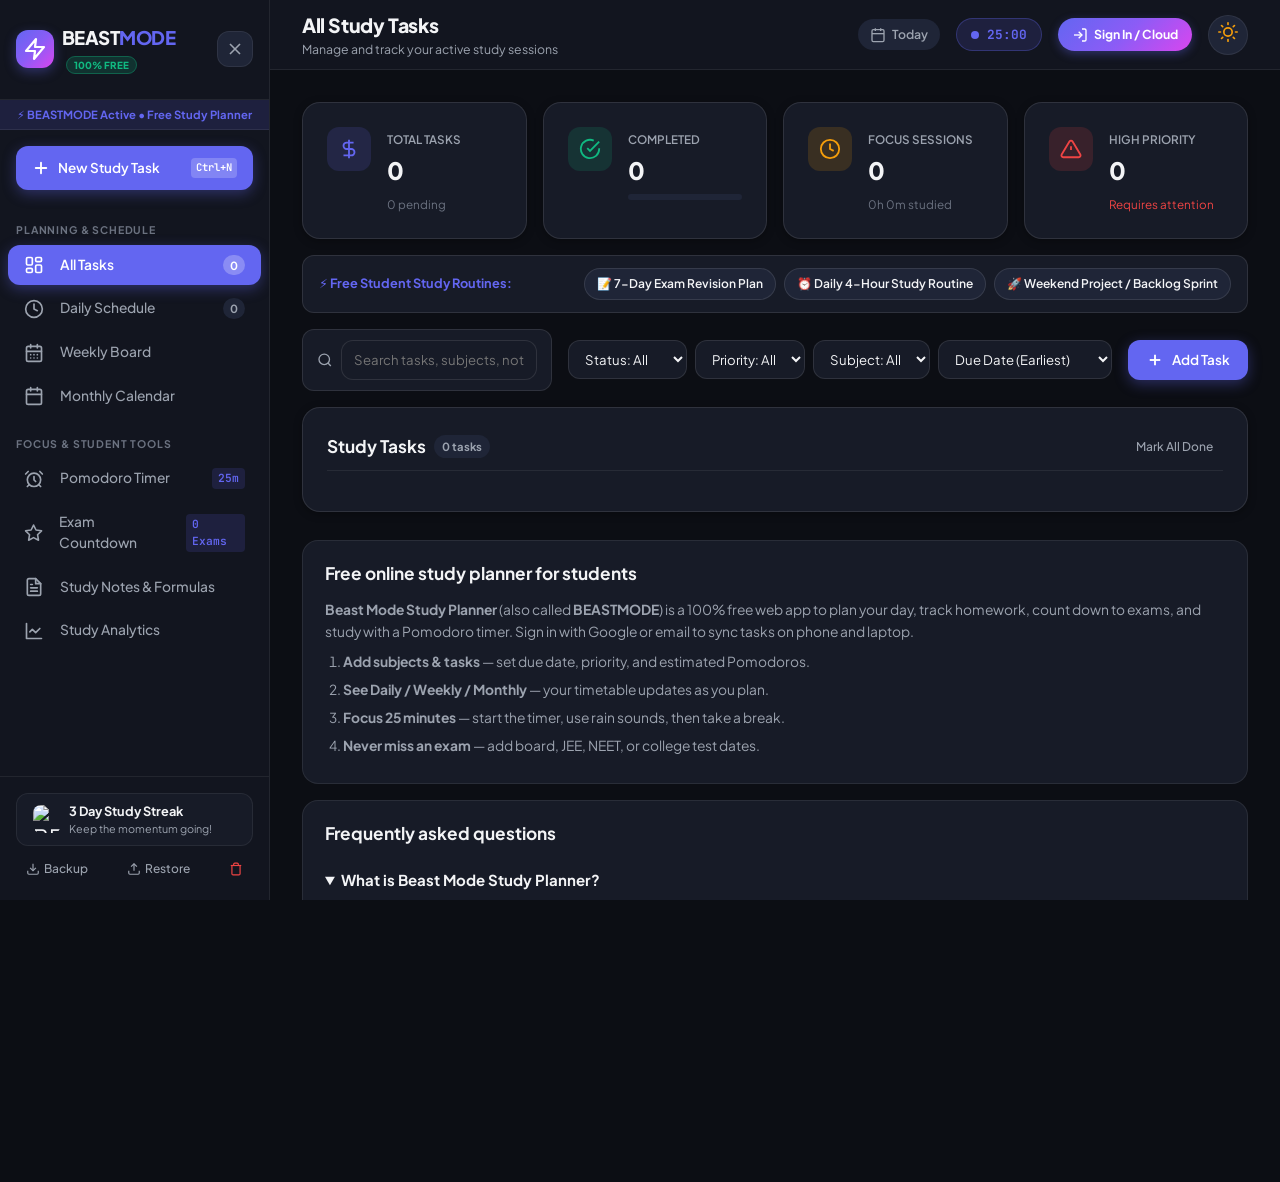
==== commit 1ddde675: "Update index.html" ====
--- a/index.html
+++ b/index.html
@@ -47,12 +47,9 @@
   <meta name="twitter:image" content="https://images.unsplash.com/photo-1434030216411-0b793f4b4173?w=1200&auto=format&fit=crop&q=80">
   <meta name="twitter:image:alt" content="Beast Mode Study Planner dashboard">
 
-  <!-- Favicons: Google Search needs a crawlable 48x48+ PNG (not emoji SVG) -->
-  <link rel="icon" type="image/png" sizes="48x48" href="favicon-48.png">
-  <link rel="icon" type="image/png" sizes="96x96" href="icons/icon-96.png">
-  <link rel="icon" type="image/png" sizes="192x192" href="icons/icon-192.png">
-  <link rel="apple-touch-icon" sizes="180x180" href="apple-touch-icon.png">
-  <link rel="shortcut icon" href="favicon.png">
+  <!-- Single Icon for App & Browser -->
+  <link rel="icon" type="image/png" href="favicon.png">
+  <link rel="apple-touch-icon" href="favicon.png">
 
   <!-- Google Fonts -->
   <link rel="preconnect" href="https://fonts.googleapis.com">
@@ -95,8 +92,8 @@
           "@type": "Person",
           "name": "Shaikh Siddik"
         },
-        "image": "https://shaikhsiddik0001-creator.github.io/study-planner/icons/icon-512.png",
-        "screenshot": "https://shaikhsiddik0001-creator.github.io/study-planner/icons/icon-512.png"
+        "image": "https://shaikhsiddik0001-creator.github.io/study-planner/favicon.png",
+        "screenshot": "https://shaikhsiddik0001-creator.github.io/study-planner/favicon.png"
       },
       {
         "@type": "FAQPage",
@@ -286,13 +283,13 @@
       <!-- Sidebar Footer -->
       <div class="sidebar-footer">
         <button type="button" class="btn-install-app hidden" id="installAppBtn">
-          <img src="icons/icon-96.png" width="22" height="22" alt="">
+          <img src="favicon.png" width="22" height="22" alt="">
           <span>Install App</span>
         </button>
 
         <div class="streak-card">
           <div class="streak-icon">
-            <img src="icons/icon-96.png" width="28" height="28" alt="BEASTMODE">
+            <img src="favicon.png" width="28" height="28" alt="BEASTMODE">
           </div>
           <div class="streak-info">
             <div class="streak-count"><span id="streakDays">3</span> Day Study Streak</div>
--- a/style.css
+++ b/style.css
@@ -403,10 +403,29 @@
   border-radius: var(--radius-md);
 }
 
-.streak-icon { font-size: 1.5rem; }
+.streak-icon { font-size: 1.5rem; display: flex; align-items: center; }
+.streak-icon img { border-radius: 8px; display: block; }
 .streak-count { font-weight: 700; font-size: 0.85rem; color: var(--text-main); }
 .streak-sub { font-size: 0.72rem; color: var(--text-muted); }
 .storage-controls { display: flex; align-items: center; justify-content: space-between; gap: 4px; }
+
+.btn-install-app {
+  display: flex;
+  align-items: center;
+  justify-content: center;
+  gap: 8px;
+  width: 100%;
+  border: 0;
+  border-radius: 12px;
+  padding: 10px 12px;
+  background: var(--brand-primary);
+  color: #fff;
+  font-weight: 700;
+  font-size: 0.85rem;
+  cursor: pointer;
+}
+.btn-install-app img { border-radius: 6px; }
+.btn-install-app:hover { filter: brightness(1.08); }
 
 /* Topbar & Main */
 .main-wrapper {
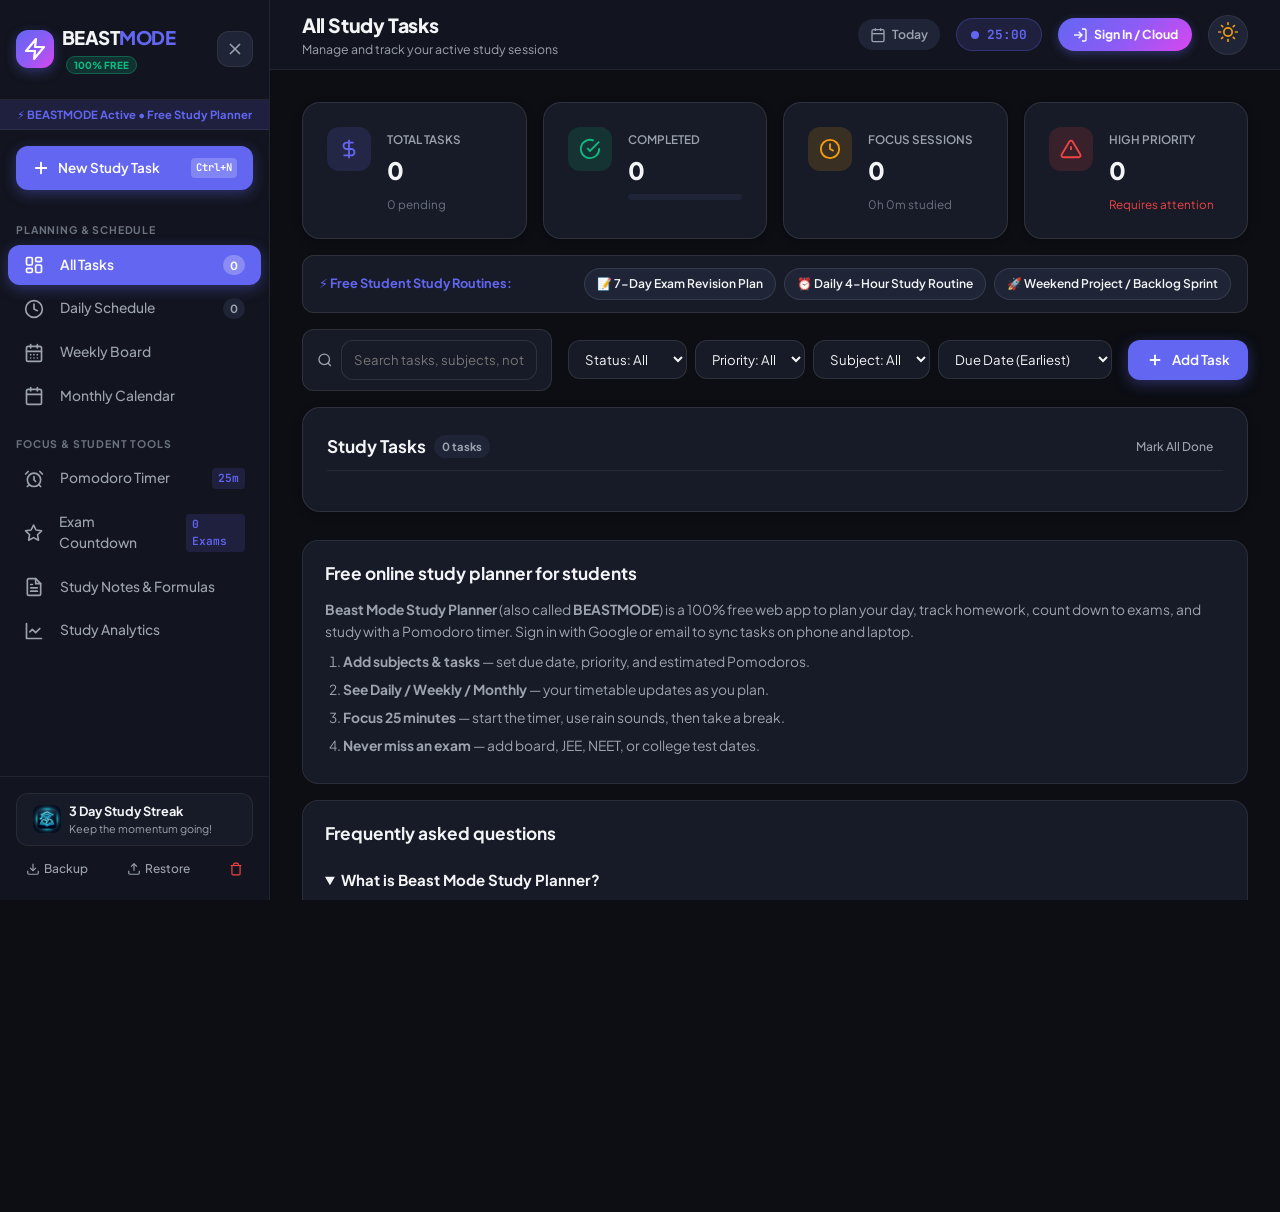
==== commit e930d072: "Update index.html" ====
--- a/index.html
+++ b/index.html
@@ -1175,6 +1175,18 @@
     </div>
   </dialog>
 
+  <!-- ==================== JOIN WHATSAPP CHANNEL FLOATING WIDGET ==================== -->
+  <div class="whatsapp-widget-container">
+    <a href="https://whatsapp.com/channel/0029Vb8Tv1t4Y9lfvnboXm2S" target="_blank" rel="noopener" class="whatsapp-float-btn" title="Join Official WhatsApp Channel for Study Tips">
+      <svg width="24" height="24" viewBox="0 0 24 24" fill="none">
+        <path d="M21 11.5a8.38 8.38 0 0 1-.9 3.8 8.5 8.5 0 0 1-7.6 4.7 8.38 8.38 0 0 1-3.8-.9L3 21l1.9-5.7a8.38 8.38 0 0 1-.9-3.8 8.5 8.5 0 0 1 4.7-7.6 8.38 8.38 0 0 1 3.8-.9h.5a8.48 8.48 0 0 1 8 8v.5z" fill="#25D366"/>
+        <path d="M16 13.5c-.3 0-1.5-.7-1.7-.8s-.4-.2-.5.1-.6.8-.8 1-.3.2-.6.1c-.3-.2-1.3-.5-2.5-1.6-.9-.8-1.5-1.8-1.7-2.1s0-.4.1-.5l.4-.5c.1-.2.2-.3.3-.5s0-.3 0-.4c-.1-.1-.5-1.3-.7-1.8s-.4-.4-.5-.4h-.4c-.2 0-.5.1-.7.3-.2.3-1 1-1 2.4s1 2.8 1.1 3c.2.2 2 3.1 4.9 4.3.7.3 1.2.5 1.7.6.7.2 1.4.2 1.9.1.6-.1 1.8-.7 2-1.4.3-.7.3-1.3.2-1.4-.1 0-.3-.1-.6-.2z" fill="#FFFFFF"/>
+      </svg>
+      <span>Join WhatsApp Channel</span>
+      <span class="wa-badge">JOIN</span>
+    </a>
+  </div>
+
   <!-- Toast Notification Container & Confetti Canvas -->
   <div class="toast-container" id="toastContainer" aria-live="polite"></div>
   <canvas id="confettiCanvas" class="confetti-canvas"></canvas>
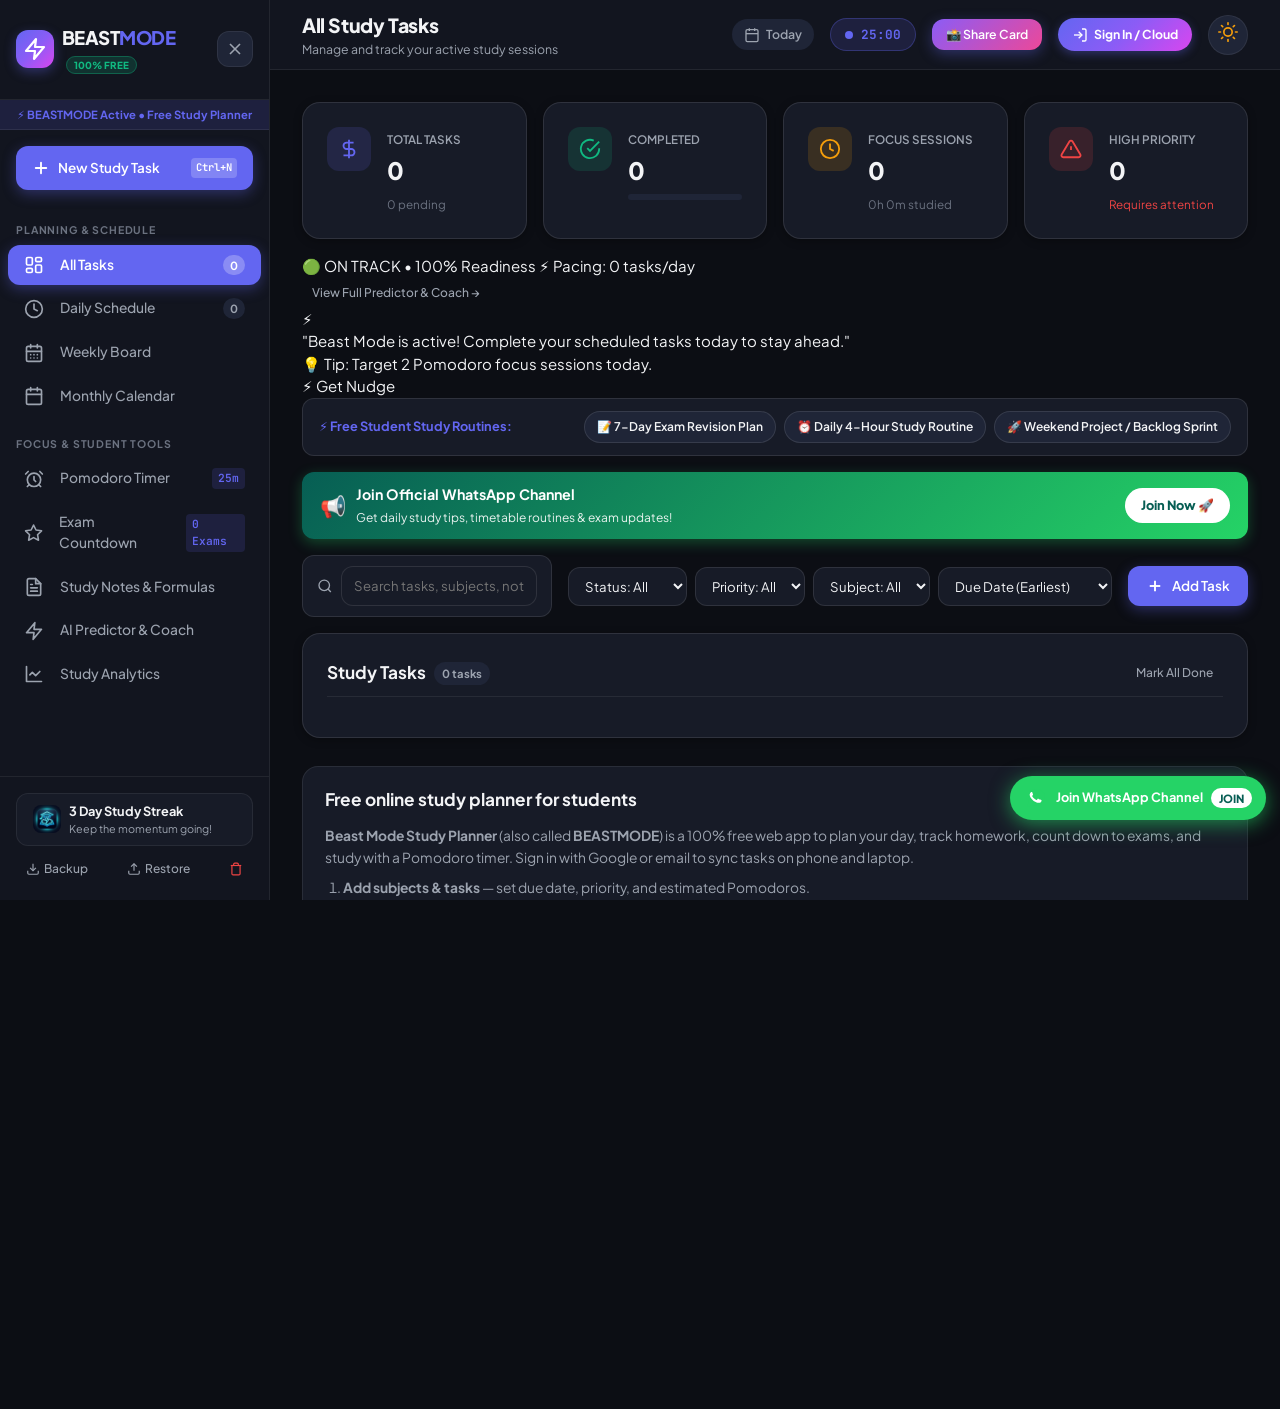
==== commit 566d03a7: "Update index.html" ====
--- a/index.html
+++ b/index.html
@@ -271,6 +271,14 @@
           <span>Study Notes & Formulas</span>
         </button>
 
+        <button class="nav-item" data-view="aiPredictor" id="navAiPredictor">
+          <svg width="20" height="20" viewBox="0 0 24 24" fill="none" stroke="currentColor" stroke-width="2" stroke-linecap="round" stroke-linejoin="round">
+            <path d="M13 2L3 14h9l-1 8 10-12h-9l1-8z"></path>
+          </svg>
+          <span>AI Predictor & Coach</span>
+          <span class="nav-counter danger-badge" id="navWarningCount" style="display: none;">0</span>
+        </button>
+
         <button class="nav-item" data-view="analytics" id="navAnalytics">
           <svg width="20" height="20" viewBox="0 0 24 24" fill="none" stroke="currentColor" stroke-width="2" stroke-linecap="round" stroke-linejoin="round">
             <path d="M3 3v18h18"></path>
@@ -349,6 +357,11 @@
             <span class="timer-text" id="quickTimerText">25:00</span>
           </div>
 
+          <!-- Share Card Button -->
+          <button class="btn-primary" id="openShareModalBtn" title="Generate Shareable Progress Card for Status/Story" style="background: linear-gradient(135deg, #8b5cf6 0%, #ec4899 100%); font-size: 0.82rem; padding: 6px 14px;">
+            <span>📸 Share Card</span>
+          </button>
+
           <!-- Firebase Auth Profile / Sign In Button -->
           <div class="auth-topbar-section" id="authTopbarSection">
             <!-- Unauthenticated State -->
@@ -459,6 +472,32 @@
             </div>
           </div>
 
+          <!-- Predictor & Warning Hero Banner -->
+          <div class="predictor-hero-widget" id="predictorHeroWidget">
+            <div class="predictor-hero-header">
+              <div class="predictor-badge-group">
+                <span class="predictor-badge badge-on-track" id="dashReadinessBadge">🟢 ON TRACK • 100% Readiness</span>
+                <span class="predictor-velocity-tag" id="dashVelocityTag">⚡ Pacing: 0 tasks/day</span>
+              </div>
+              <button class="btn-ghost-sm" id="jumpToAiPredictorBtn">View Full Predictor & Coach →</button>
+            </div>
+            
+            <!-- Red / Amber Warning Alert Container -->
+            <div class="warning-alerts-container" id="dashWarningsContainer">
+              <!-- Dynamically injected warning banners -->
+            </div>
+
+            <!-- Motivator Coach Mini Card -->
+            <div class="motivator-coach-card" id="dashCoachCard">
+              <div class="coach-avatar">⚡</div>
+              <div class="coach-text-wrap">
+                <p class="coach-quote" id="dashCoachQuote">"Beast Mode is active! Complete your scheduled tasks today to stay ahead."</p>
+                <span class="coach-action-tip" id="dashCoachTip">💡 Tip: Target 2 Pomodoro focus sessions today.</span>
+              </div>
+              <button class="btn-coach-nudge" id="dashCoachNudgeBtn" title="Get Instant Custom Action Advice">⚡ Get Nudge</button>
+            </div>
+          </div>
+
           <!-- Free Study Routine Templates Bar -->
           <div class="free-templates-card">
             <div class="template-header">
@@ -471,6 +510,20 @@
                 <button class="btn-template" onclick="window.studyFlow.applyTemplate('weekend')">🚀 Weekend Project / Backlog Sprint</button>
               </div>
             </div>
+          </div>
+
+          <!-- WhatsApp Channel Banner -->
+          <div style="background: linear-gradient(135deg, #075E54 0%, #25D366 100%); border-radius: 12px; padding: 12px 18px; margin-bottom: 16px; display: flex; align-items: center; justify-content: space-between; flex-wrap: wrap; gap: 10px; color: #ffffff; box-shadow: 0 4px 14px rgba(37,211,102,0.3);">
+            <div style="display: flex; align-items: center; gap: 10px;">
+              <span style="font-size: 1.4rem;">📢</span>
+              <div>
+                <strong style="display: block; font-size: 0.95rem;">Join Official WhatsApp Channel</strong>
+                <span style="font-size: 0.8rem; opacity: 0.9;">Get daily study tips, timetable routines & exam updates!</span>
+              </div>
+            </div>
+            <a href="https://whatsapp.com/channel/0029Vb8Tv1t4Y9lfvnboXm2S" target="_blank" rel="noopener" style="background: #ffffff; color: #075E54; font-weight: 800; font-size: 0.85rem; padding: 8px 16px; border-radius: 50px; text-decoration: none; display: inline-flex; align-items: center; gap: 6px;">
+              <span>Join Now 🚀</span>
+            </a>
           </div>
 
           <!-- Controls Bar: Filter, Search, Sort & Quick Add -->
@@ -896,6 +949,108 @@
                 </div>
               </div>
             </div>
+
+            <!-- Achievements & Badges Card -->
+            <div class="analytics-card full-width">
+              <div class="card-header">
+                <div>
+                  <h3>🏆 Student Achievements & Badges</h3>
+                  <span class="date-sub">Unlock achievements as you complete tasks and maintain streaks</span>
+                </div>
+                <div class="completion-rate-badge" id="badgesCountBadge">0 / 8</div>
+              </div>
+              <div class="badges-grid" id="badgesGrid"></div>
+            </div>
+          </div>
+        </section>
+
+        <!-- ==================== VIEW 9: AI PREDICTOR, WARNINGS & COACH ==================== -->
+        <section class="view-panel" id="view-aiPredictor">
+          <div class="predictor-page-layout">
+            
+            <!-- Top Hero Prediction Banner -->
+            <div class="predictor-hero-card">
+              <div class="predictor-score-col">
+                <div class="readiness-gauge-wrap">
+                  <div class="gauge-circle" id="viewGaugeCircle">
+                    <span class="gauge-value" id="viewReadinessScore">100%</span>
+                    <span class="gauge-label">Exam Readiness</span>
+                  </div>
+                </div>
+              </div>
+              <div class="predictor-details-col">
+                <div class="predictor-header-row">
+                  <h3 class="predictor-status-title" id="viewPredictorStatusTitle">🟢 ON TRACK • Target Safe</h3>
+                  <span class="velocity-pill" id="viewVelocityPill">⚡ Pacing: 0 Tasks / Day</span>
+                </div>
+                <p class="predictor-desc-text" id="viewPredictorDesc">
+                  Based on your current 7-day velocity and pending tasks, your study plan is currently on track.
+                </p>
+                <div class="predictor-stats-mini-row">
+                  <div class="mini-stat">
+                    <span>Est. Days to Finish</span>
+                    <strong id="viewDaysToFinish">0 Days</strong>
+                  </div>
+                  <div class="mini-stat">
+                    <span>Nearest Exam</span>
+                    <strong id="viewNearestExam">No Upcoming Exams</strong>
+                  </div>
+                  <div class="mini-stat">
+                    <span>Required Speed</span>
+                    <strong id="viewReqSpeed">0 Tasks / Day</strong>
+                  </div>
+                </div>
+              </div>
+            </div>
+
+            <!-- Red Alerts & Warning Center -->
+            <div class="predictor-card full-width">
+              <div class="card-header">
+                <div class="title-with-icon">
+                  <span class="card-icon red">🚨</span>
+                  <h3>Active Red Alerts & Warnings</h3>
+                </div>
+                <span class="badge badge-warning" id="viewWarningCountBadge">0 Active Alerts</span>
+              </div>
+              <div class="warnings-detailed-list" id="viewWarningsDetailedList">
+                <div class="empty-warning-msg">✅ No active red alerts! Your study schedule is clean and on track.</div>
+              </div>
+            </div>
+
+            <!-- Motivator AI Coach & Real-Talk Protocol -->
+            <div class="predictor-card full-width motivator-card-bg">
+              <div class="card-header">
+                <div class="title-with-icon">
+                  <span class="card-icon gold">🔥</span>
+                  <h3>Beast Mode Motivator & Action Protocol</h3>
+                </div>
+                <button class="btn-primary" id="viewCoachNudgeBtn" style="font-size: 0.82rem; padding: 6px 14px;">
+                  ⚡ Get Fresh Nudge
+                </button>
+              </div>
+
+              <div class="coach-full-display">
+                <div class="coach-quote-large" id="viewCoachQuoteLarge">
+                  "Ek ghante ka intense focus kal ke 3 ghante ke guilt se hamesha behtar hota hai. Padhai start karo!"
+                </div>
+                <div class="coach-action-steps" id="viewCoachActionSteps">
+                  <div class="action-step-item">🎯 Complete your highest priority pending task in the next Pomodoro session.</div>
+                  <div class="action-step-item">📱 Keep your phone on Do Not Disturb for 45 minutes.</div>
+                </div>
+              </div>
+            </div>
+
+            <!-- Subject-wise Syllabus Velocity Table -->
+            <div class="predictor-card full-width">
+              <div class="card-header">
+                <h3>Subject-wise Velocity & Risk Analysis</h3>
+                <span class="badge">Performance</span>
+              </div>
+              <div class="subject-velocity-grid" id="viewSubjectVelocityGrid">
+                <!-- Dynamically populated subject velocity bars -->
+              </div>
+            </div>
+
           </div>
         </section>
 
@@ -1175,15 +1330,41 @@
     </div>
   </dialog>
 
+  <!-- ==================== MODAL: SHARE PROGRESS CARD (INSTAGRAM / WHATSAPP STATUS) ==================== -->
+  <dialog class="modal-dialog" id="shareCardModal">
+    <div class="modal-content" style="max-width: 440px; text-align: center;">
+      <div class="modal-header">
+        <div class="modal-title-group">
+          <div class="modal-icon-wrap">📸</div>
+          <h2>Share Progress Card</h2>
+        </div>
+        <button class="btn-close-modal" id="closeShareCardModalBtn">&times;</button>
+      </div>
+
+      <div style="margin: 12px 0 16px;">
+        <canvas id="shareCanvas" width="540" height="960" style="width: 100%; max-width: 280px; height: auto; border-radius: 16px; border: 1px solid var(--border-card); box-shadow: 0 10px 30px rgba(0,0,0,0.5);"></canvas>
+      </div>
+
+      <div class="modal-footer" style="justify-content: center; gap: 10px; flex-wrap: wrap;">
+        <button type="button" class="btn-primary" id="downloadShareCardBtn">
+          📥 Download Image
+        </button>
+        <button type="button" class="btn-secondary" id="webShareBtn">
+          📲 Share to WhatsApp / IG
+        </button>
+      </div>
+    </div>
+  </dialog>
+
   <!-- ==================== JOIN WHATSAPP CHANNEL FLOATING WIDGET ==================== -->
-  <div class="whatsapp-widget-container">
-    <a href="https://whatsapp.com/channel/0029Vb8Tv1t4Y9lfvnboXm2S" target="_blank" rel="noopener" class="whatsapp-float-btn" title="Join Official WhatsApp Channel for Study Tips">
+  <div class="whatsapp-widget-container" style="position: fixed !important; bottom: 80px !important; right: 14px !important; z-index: 999999 !important; display: block !important;">
+    <a href="https://whatsapp.com/channel/0029Vb8Tv1t4Y9lfvnboXm2S" target="_blank" rel="noopener" class="whatsapp-float-btn" style="display: flex !important; align-items: center !important; justify-content: center !important; gap: 8px !important; background: #25D366 !important; color: #ffffff !important; padding: 10px 14px !important; border-radius: 50px !important; box-shadow: 0 4px 20px rgba(37, 211, 102, 0.6) !important; font-weight: 700 !important; font-size: 0.85rem !important; text-decoration: none !important;" title="Join Official WhatsApp Channel for Study Tips">
       <svg width="24" height="24" viewBox="0 0 24 24" fill="none">
         <path d="M21 11.5a8.38 8.38 0 0 1-.9 3.8 8.5 8.5 0 0 1-7.6 4.7 8.38 8.38 0 0 1-3.8-.9L3 21l1.9-5.7a8.38 8.38 0 0 1-.9-3.8 8.5 8.5 0 0 1 4.7-7.6 8.38 8.38 0 0 1 3.8-.9h.5a8.48 8.48 0 0 1 8 8v.5z" fill="#25D366"/>
         <path d="M16 13.5c-.3 0-1.5-.7-1.7-.8s-.4-.2-.5.1-.6.8-.8 1-.3.2-.6.1c-.3-.2-1.3-.5-2.5-1.6-.9-.8-1.5-1.8-1.7-2.1s0-.4.1-.5l.4-.5c.1-.2.2-.3.3-.5s0-.3 0-.4c-.1-.1-.5-1.3-.7-1.8s-.4-.4-.5-.4h-.4c-.2 0-.5.1-.7.3-.2.3-1 1-1 2.4s1 2.8 1.1 3c.2.2 2 3.1 4.9 4.3.7.3 1.2.5 1.7.6.7.2 1.4.2 1.9.1.6-.1 1.8-.7 2-1.4.3-.7.3-1.3.2-1.4-.1 0-.3-.1-.6-.2z" fill="#FFFFFF"/>
       </svg>
       <span>Join WhatsApp Channel</span>
-      <span class="wa-badge">JOIN</span>
+      <span style="background: #ffffff !important; color: #075E54 !important; padding: 2px 8px !important; border-radius: 12px !important; font-size: 0.75rem !important; font-weight: 800 !important;">JOIN</span>
     </a>
   </div>
 
--- a/style.css
+++ b/style.css
@@ -1709,3 +1709,49 @@
   color: var(--text-main);
 }
 .faq-card details p { margin: 8px 0 0; }
+/* ==================== FLOATING WHATSAPP CHANNEL WIDGET ==================== */
+.whatsapp-widget-container {
+  position: fixed;
+  bottom: 24px;
+  right: 24px;
+  z-index: 9999;
+}
+
+.whatsapp-float-btn {
+  display: flex;
+  align-items: center;
+  gap: 8px;
+  background: #25D366;
+  color: #ffffff !important;
+  padding: 12px 18px;
+  border-radius: 50px;
+  box-shadow: 0 4px 20px rgba(37, 211, 102, 0.4);
+  font-weight: 700;
+  font-size: 0.92rem;
+  border: none;
+  text-decoration: none !important;
+  cursor: pointer;
+  transition: transform 0.25s ease, box-shadow 0.25s ease;
+}
+
+.whatsapp-float-btn:hover {
+  transform: translateY(-3px) scale(1.03);
+  box-shadow: 0 8px 28px rgba(37, 211, 102, 0.6);
+  color: #ffffff !important;
+}
+
+.wa-badge {
+  background: #ffffff;
+  color: #075E54;
+  padding: 2px 8px;
+  border-radius: 12px;
+  font-size: 0.75rem;
+  font-weight: 800;
+}
+
+@media (max-width: 768px) {
+  .whatsapp-widget-container {
+    bottom: 74px;
+    right: 16px;
+  }
+}
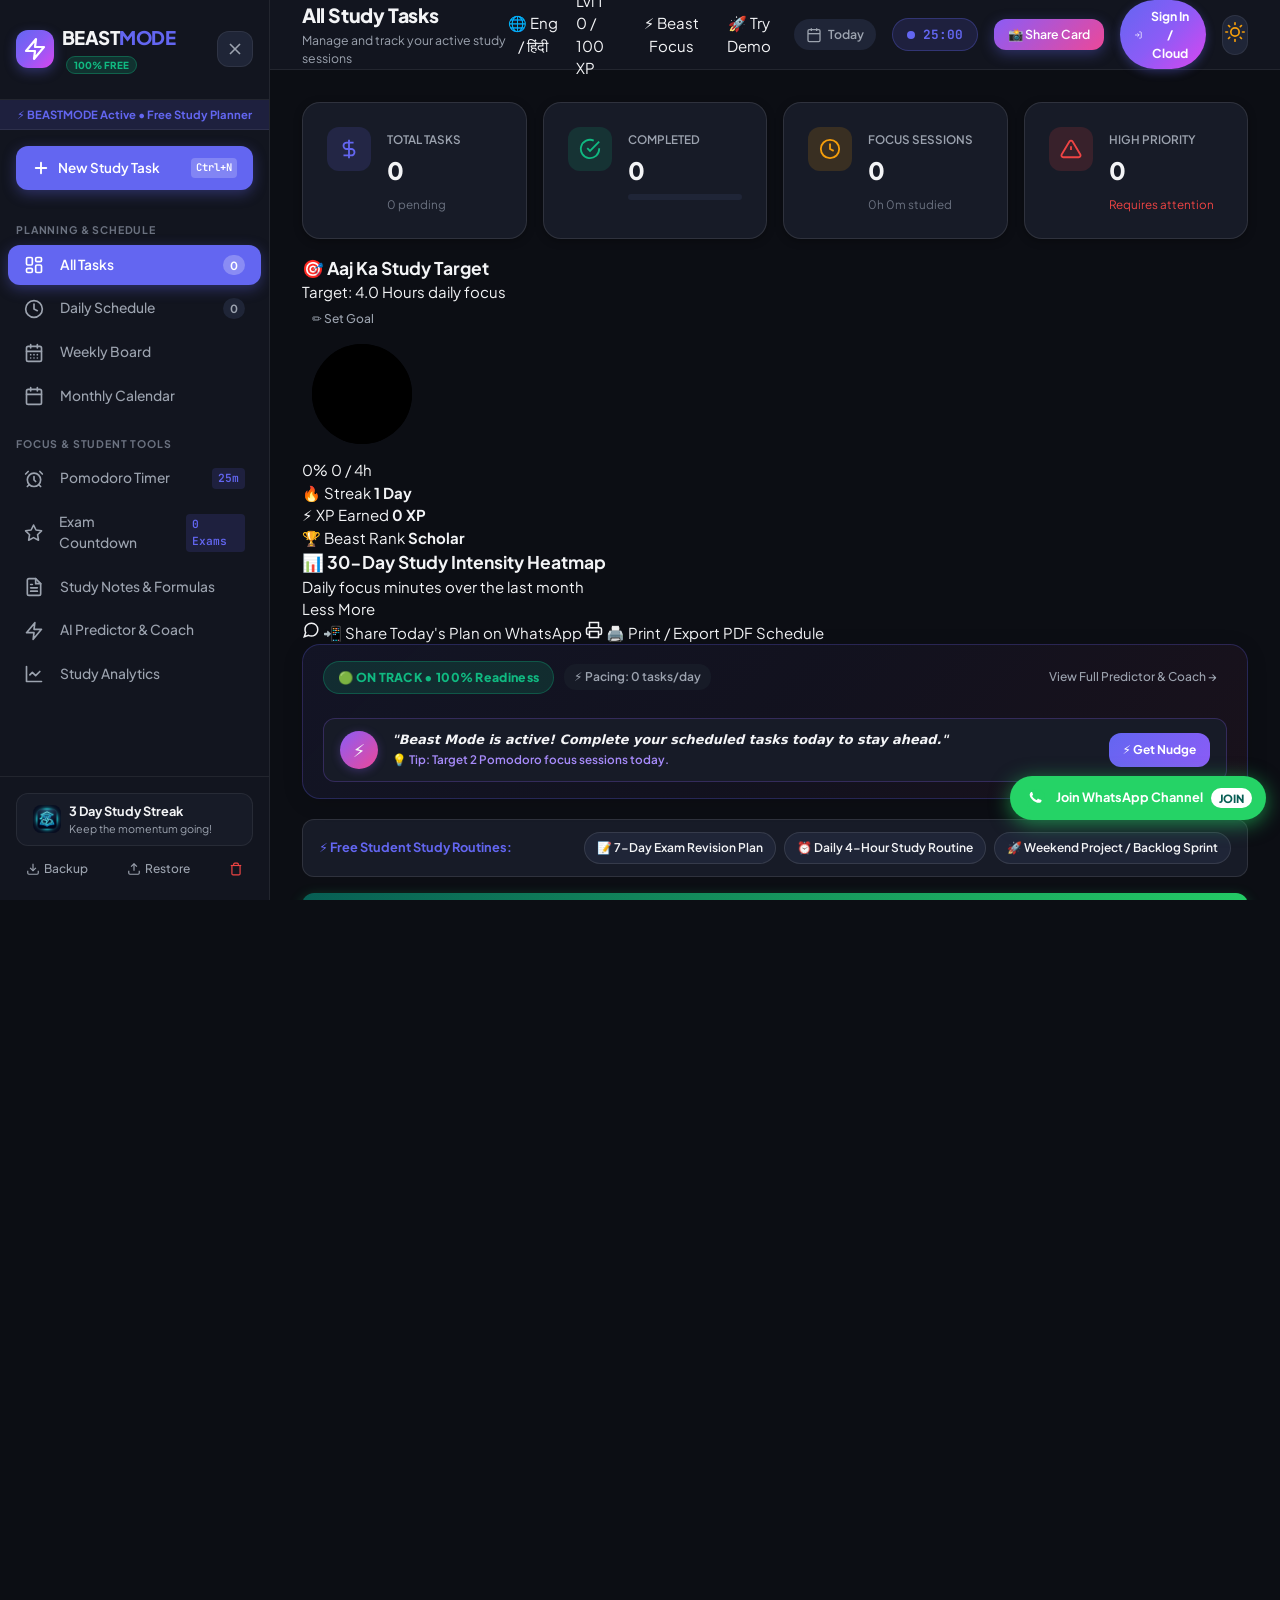
==== commit 10541a9f: "Update index.html" ====
--- a/index.html
+++ b/index.html
@@ -345,6 +345,30 @@
         </div>
 
         <div class="topbar-right">
+          <!-- Language Toggle Button -->
+          <button class="btn-lang-toggle" id="langToggleBtn" title="Switch Language / भाषा बदलें">
+            <span>🌐 Eng / हिंदी</span>
+          </button>
+
+          <!-- Beast XP & Level Badge Widget -->
+          <div class="xp-level-widget" id="xpLevelWidget" title="Your Beast XP & Level">
+            <span class="level-badge" id="levelBadge">Lvl 1</span>
+            <div class="xp-bar-wrap">
+              <div class="xp-bar-fill" id="xpBarFill" style="width: 15%;"></div>
+            </div>
+            <span class="xp-text" id="xpText">0 / 100 XP</span>
+          </div>
+
+          <!-- Fullscreen Beast Focus Mode Button -->
+          <button class="btn-beast-focus" id="enterBeastFocusBtn" title="Enter Distraction-Free Fullscreen Focus Mode">
+            ⚡ <span>Beast Focus</span>
+          </button>
+
+          <!-- Instant Demo Mode Button -->
+          <button class="btn-demo" id="loadDemoDataBtn" title="Load Sample Study Schedule Data">
+            🚀 <span>Try Demo</span>
+          </button>
+
           <!-- Live Date Display -->
           <div class="date-chip" id="topbarDate">
             <svg width="16" height="16" viewBox="0 0 24 24" fill="none" stroke="currentColor" stroke-width="2"><rect x="3" y="4" width="18" height="18" rx="2" ry="2"></rect><line x1="16" y1="2" x2="16" y2="6"></line><line x1="8" y1="2" x2="8" y2="6"></line><line x1="3" y1="10" x2="21" y2="10"></line></svg>
@@ -470,6 +494,80 @@
                 <span class="stat-hint text-danger" id="statDueSoonHint">Requires attention</span>
               </div>
             </div>
+          </div>
+
+          <!-- ==================== BEAST GAMIFICATION & GOAL SECTION ==================== -->
+          <div class="beast-gamification-row">
+            <!-- Daily Study Goal Ring Card -->
+            <div class="beast-card goal-ring-card">
+              <div class="goal-ring-header">
+                <div>
+                  <h3 class="beast-card-title">🎯 Aaj Ka Study Target</h3>
+                  <p class="beast-card-sub" id="dailyGoalSubtitle">Target: 4.0 Hours daily focus</p>
+                </div>
+                <button class="btn-ghost-sm" id="editGoalTargetBtn" title="Change Daily Hour Target">✏️ Set Goal</button>
+              </div>
+              <div class="goal-ring-body">
+                <div class="svg-ring-container">
+                  <svg width="120" height="120" viewBox="0 0 120 120" class="goal-ring-svg">
+                    <circle cx="60" cy="60" r="50" class="ring-bg"></circle>
+                    <circle cx="60" cy="60" r="50" class="ring-progress" id="dailyGoalRingCircle" style="stroke-dasharray: 314; stroke-dashoffset: 314;"></circle>
+                  </svg>
+                  <div class="ring-center-text">
+                    <span class="ring-percent" id="dailyGoalPercentText">0%</span>
+                    <span class="ring-sub" id="dailyGoalProgressText">0 / 4h</span>
+                  </div>
+                </div>
+                <div class="goal-hints-wrap">
+                  <div class="goal-stat-pill">
+                    <span class="pill-title">🔥 Streak</span>
+                    <strong id="goalStreakText">1 Day</strong>
+                  </div>
+                  <div class="goal-stat-pill">
+                    <span class="pill-title">⚡ XP Earned</span>
+                    <strong id="goalXpText">0 XP</strong>
+                  </div>
+                  <div class="goal-stat-pill">
+                    <span class="pill-title">🏆 Beast Rank</span>
+                    <strong id="goalRankText">Scholar</strong>
+                  </div>
+                </div>
+              </div>
+            </div>
+
+            <!-- GitHub-Style 30-Day Study Heatmap Card -->
+            <div class="beast-card heatmap-card">
+              <div class="heatmap-header">
+                <div>
+                  <h3 class="beast-card-title">📊 30-Day Study Intensity Heatmap</h3>
+                  <p class="beast-card-sub">Daily focus minutes over the last month</p>
+                </div>
+                <div class="heatmap-legend">
+                  <span>Less</span>
+                  <span class="legend-box lvl-0"></span>
+                  <span class="legend-box lvl-1"></span>
+                  <span class="legend-box lvl-2"></span>
+                  <span class="legend-box lvl-3"></span>
+                  <span>More</span>
+                </div>
+              </div>
+              <div class="heatmap-grid" id="studyHeatmapGrid">
+                <!-- Dynamically populated 30 days grid -->
+              </div>
+            </div>
+          </div>
+
+          <!-- Quick Actions Bar: WhatsApp Share & Print Timetable -->
+          <div class="quick-export-toolbar">
+            <button class="btn-whatsapp-share" id="shareWhatsAppBtn" title="Share formatted schedule directly to WhatsApp">
+              <svg width="18" height="18" viewBox="0 0 24 24" fill="none" stroke="currentColor" stroke-width="2"><path d="M21 11.5a8.38 8.38 0 0 1-.9 3.8 8.5 8.5 0 0 1-7.6 4.7 8.38 8.38 0 0 1-3.8-.9L3 21l1.9-5.7a8.38 8.38 0 0 1-.9-3.8 8.5 8.5 0 0 1 4.7-7.6 8.38 8.38 0 0 1 3.8-.9h.5a8.48 8.48 0 0 1 8 8v.5z"/></svg>
+              <span>📲 Share Today's Plan on WhatsApp</span>
+            </button>
+
+            <button class="btn-print-pdf" id="printTimetableBtn" title="Print or save weekly schedule as clean PDF">
+              <svg width="18" height="18" viewBox="0 0 24 24" fill="none" stroke="currentColor" stroke-width="2"><polyline points="6 9 6 2 18 2 18 9"></polyline><path d="M6 18H4a2 2 0 0 1-2-2v-5a2 2 0 0 1 2-2h16a2 2 0 0 1 2 2v5a2 2 0 0 1-2 2h-2"></path><rect x="6" y="14" width="12" height="8"></rect></svg>
+              <span>🖨️ Print / Export PDF Schedule</span>
+            </button>
           </div>
 
           <!-- Predictor & Warning Hero Banner -->
@@ -1356,6 +1454,63 @@
     </div>
   </dialog>
 
+  <!-- ==================== MODAL: FULLSCREEN BEAST FOCUS MODE ==================== -->
+  <dialog class="modal-dialog beast-focus-modal" id="beastFocusModal">
+    <div class="beast-focus-container">
+      <header class="focus-header">
+        <div class="focus-brand">
+          <span class="focus-logo-icon">⚡</span>
+          <h2>BEAST FOCUS MODE</h2>
+          <span class="focus-mode-tag">DISTRACTION FREE</span>
+        </div>
+        <button class="btn-close-focus" id="closeBeastFocusBtn" title="Exit Focus Mode">&times; Exit Focus</button>
+      </header>
+
+      <div class="focus-body">
+        <!-- Active Task Target Lock -->
+        <div class="focus-task-lock">
+          <span class="lock-label">🎯 ACTIVE STUDY FOCUS:</span>
+          <h3 id="focusTaskTitle">Physics Chapter 4 Numerical Practice</h3>
+        </div>
+
+        <!-- Big Glowing Timer Display -->
+        <div class="focus-timer-display">
+          <div class="focus-timer-digits" id="focusTimerDigits">25:00</div>
+          <span class="focus-timer-status" id="focusTimerStatus">READY TO GRIND</span>
+        </div>
+
+        <!-- Timer Control Buttons -->
+        <div class="focus-timer-controls">
+          <button class="btn-focus-action main-start" id="focusToggleTimerBtn">⚡ START SESSION</button>
+          <button class="btn-focus-action" id="focusResetTimerBtn">↺ RESET</button>
+          <button class="btn-focus-action" id="focusSkipTimerBtn">⏭ NEXT BREAK</button>
+        </div>
+
+        <!-- Procedural Ambient Focus Sound Generator Player -->
+        <div class="ambient-sound-player">
+          <h4 class="ambient-title">🎧 PROCEDURAL AMBIENT SOUND GENERATOR (100% OFFLINE)</h4>
+          <div class="ambient-buttons-grid">
+            <button class="ambient-sound-btn active" data-sound="none">🔇 Silent</button>
+            <button class="ambient-sound-btn" data-sound="rain">🌧️ Rain & Thunder</button>
+            <button class="ambient-sound-btn" data-sound="waves">🌊 Ocean Waves</button>
+            <button class="ambient-sound-btn" data-sound="white">☕ Cafe Noise</button>
+            <button class="ambient-sound-btn" data-sound="binaural">🎵 40Hz Gamma Focus</button>
+          </div>
+          <div class="ambient-volume-wrap">
+            <span class="volume-label">🔊 Volume:</span>
+            <input type="range" id="ambientVolumeSlider" min="0" max="1" step="0.05" value="0.5">
+          </div>
+        </div>
+
+        <!-- Live Beast Quote Ticker -->
+        <div class="beast-quote-ticker">
+          <span class="quote-icon">🔥</span>
+          <p id="beastQuoteText">"Discipline is choosing between what you want now and what you want most."</p>
+        </div>
+      </div>
+    </div>
+  </dialog>
+
   <!-- ==================== JOIN WHATSAPP CHANNEL FLOATING WIDGET ==================== -->
   <div class="whatsapp-widget-container" style="position: fixed !important; bottom: 80px !important; right: 14px !important; z-index: 999999 !important; display: block !important;">
     <a href="https://whatsapp.com/channel/0029Vb8Tv1t4Y9lfvnboXm2S" target="_blank" rel="noopener" class="whatsapp-float-btn" style="display: flex !important; align-items: center !important; justify-content: center !important; gap: 8px !important; background: #25D366 !important; color: #ffffff !important; padding: 10px 14px !important; border-radius: 50px !important; box-shadow: 0 4px 20px rgba(37, 211, 102, 0.6) !important; font-weight: 700 !important; font-size: 0.85rem !important; text-decoration: none !important;" title="Join Official WhatsApp Channel for Study Tips">
--- a/style.css
+++ b/style.css
@@ -1709,49 +1709,597 @@
   color: var(--text-main);
 }
 .faq-card details p { margin: 8px 0 0; }
+
 /* ==================== FLOATING WHATSAPP CHANNEL WIDGET ==================== */
 .whatsapp-widget-container {
-  position: fixed;
-  bottom: 24px;
-  right: 24px;
-  z-index: 9999;
+  position: fixed !important;
+  bottom: 24px !important;
+  right: 24px !important;
+  z-index: 999999 !important;
+  display: block !important;
 }
 
 .whatsapp-float-btn {
-  display: flex;
-  align-items: center;
-  gap: 8px;
-  background: #25D366;
+  display: flex !important;
+  align-items: center !important;
+  justify-content: center !important;
+  gap: 8px !important;
+  background: #25D366 !important;
   color: #ffffff !important;
-  padding: 12px 18px;
-  border-radius: 50px;
-  box-shadow: 0 4px 20px rgba(37, 211, 102, 0.4);
-  font-weight: 700;
-  font-size: 0.92rem;
-  border: none;
+  padding: 12px 18px !important;
+  border-radius: 50px !important;
+  box-shadow: 0 4px 20px rgba(37, 211, 102, 0.5) !important;
+  font-weight: 700 !important;
+  font-size: 0.92rem !important;
+  border: none !important;
   text-decoration: none !important;
-  cursor: pointer;
-  transition: transform 0.25s ease, box-shadow 0.25s ease;
+  cursor: pointer !important;
+  transition: transform 0.25s ease, box-shadow 0.25s ease !important;
 }
 
 .whatsapp-float-btn:hover {
-  transform: translateY(-3px) scale(1.03);
-  box-shadow: 0 8px 28px rgba(37, 211, 102, 0.6);
+  transform: translateY(-3px) scale(1.03) !important;
+  box-shadow: 0 8px 28px rgba(37, 211, 102, 0.7) !important;
   color: #ffffff !important;
 }
 
 .wa-badge {
-  background: #ffffff;
-  color: #075E54;
-  padding: 2px 8px;
-  border-radius: 12px;
-  font-size: 0.75rem;
-  font-weight: 800;
+  background: #ffffff !important;
+  color: #075E54 !important;
+  padding: 2px 8px !important;
+  border-radius: 12px !important;
+  font-size: 0.75rem !important;
+  font-weight: 800 !important;
 }
 
 @media (max-width: 768px) {
   .whatsapp-widget-container {
-    bottom: 74px;
-    right: 16px;
+    bottom: 80px !important;
+    right: 14px !important;
   }
-}
+  .whatsapp-float-btn {
+    padding: 10px 14px !important;
+    font-size: 0.82rem !important;
+  }
+}
+
+@media (display-mode: standalone) {
+  .whatsapp-widget-container {
+    bottom: 90px !important;
+    right: 14px !important;
+    z-index: 999999 !important;
+    display: block !important;
+  }
+}
+
+/* ==================== BADGES & ACHIEVEMENTS STYLES ==================== */
+.badges-grid {
+  display: grid;
+  grid-template-columns: repeat(auto-fill, minmax(210px, 1fr));
+  gap: 12px;
+}
+
+.badge-card {
+  background: var(--bg-app);
+  border: 1px solid var(--border-card);
+  border-radius: var(--radius-lg);
+  padding: 14px;
+  display: flex;
+  align-items: center;
+  gap: 12px;
+  transition: all 0.25s ease;
+  position: relative;
+  overflow: hidden;
+}
+
+.badge-card.unlocked {
+  background: var(--bg-card);
+  border-color: var(--brand-primary);
+  box-shadow: 0 4px 16px rgba(99, 102, 241, 0.15);
+}
+
+.badge-card.locked {
+  opacity: 0.55;
+  filter: grayscale(0.8);
+}
+
+.badge-icon-box {
+  width: 44px;
+  height: 44px;
+  border-radius: var(--radius-md);
+  background: var(--bg-subtle);
+  display: flex;
+  align-items: center;
+  justify-content: center;
+  font-size: 1.5rem;
+  flex-shrink: 0;
+}
+
+.badge-card.unlocked .badge-icon-box {
+  background: var(--brand-primary-light);
+}
+
+.badge-info-wrap {
+  display: flex;
+  flex-direction: column;
+}
+
+.badge-title-str {
+  font-size: 0.88rem;
+  font-weight: 700;
+  color: var(--text-main);
+}
+
+.badge-desc-str {
+  font-size: 0.76rem;
+  color: var(--text-muted);
+  margin-top: 2px;
+}
+
+.badge-status-tag {
+  font-size: 0.68rem;
+  font-weight: 800;
+  margin-top: 4px;
+  display: inline-block;
+}
+
+.badge-card.unlocked .badge-status-tag { color: var(--brand-primary); }
+.badge-card.locked .badge-status-tag { color: var(--text-subtle); }
+
+/* ============================================================================
+   AI PREDICTOR, EXAM WARNINGS & MOTIVATOR STYLES
+   ============================================================================ */
+
+/* Dashboard Predictor Hero Widget */
+.predictor-hero-widget {
+  background: linear-gradient(135deg, rgba(99, 102, 241, 0.08) 0%, rgba(139, 92, 246, 0.05) 50%, rgba(236, 72, 153, 0.06) 100%);
+  border: 1px solid rgba(99, 102, 241, 0.25);
+  border-radius: var(--radius-lg);
+  padding: 16px 20px;
+  margin-bottom: 20px;
+  display: flex;
+  flex-direction: column;
+  gap: 12px;
+  box-shadow: 0 4px 20px rgba(0, 0, 0, 0.15);
+  position: relative;
+  overflow: hidden;
+}
+
+.predictor-hero-header {
+  display: flex;
+  align-items: center;
+  justify-content: space-between;
+  flex-wrap: wrap;
+  gap: 10px;
+}
+
+.predictor-badge-group {
+  display: flex;
+  align-items: center;
+  gap: 10px;
+  flex-wrap: wrap;
+}
+
+.predictor-badge {
+  padding: 6px 14px;
+  border-radius: var(--radius-full);
+  font-size: 0.82rem;
+  font-weight: 800;
+  letter-spacing: 0.3px;
+  display: inline-flex;
+  align-items: center;
+  gap: 6px;
+}
+
+.badge-on-track {
+  background: rgba(16, 185, 129, 0.15);
+  color: #10b981;
+  border: 1px solid rgba(16, 185, 129, 0.3);
+}
+
+.badge-tight-pace {
+  background: rgba(245, 158, 11, 0.15);
+  color: #f59e0b;
+  border: 1px solid rgba(245, 158, 11, 0.3);
+}
+
+.badge-danger-zone {
+  background: rgba(239, 68, 68, 0.18);
+  color: #ef4444;
+  border: 1px solid rgba(239, 68, 68, 0.4);
+  animation: pulseDanger 2s infinite;
+}
+
+@keyframes pulseDanger {
+  0% { box-shadow: 0 0 0 0 rgba(239, 68, 68, 0.4); }
+  70% { box-shadow: 0 0 0 8px rgba(239, 68, 68, 0); }
+  100% { box-shadow: 0 0 0 0 rgba(239, 68, 68, 0); }
+}
+
+.predictor-velocity-tag {
+  font-size: 0.8rem;
+  font-weight: 600;
+  color: var(--text-muted);
+  background: var(--bg-card);
+  padding: 4px 10px;
+  border-radius: var(--radius-md);
+  border: 1px solid var(--border-color);
+}
+
+/* Warnings Container & Alert Items */
+.warning-alerts-container {
+  display: flex;
+  flex-direction: column;
+  gap: 8px;
+}
+
+.warning-alert-item {
+  display: flex;
+  align-items: center;
+  gap: 12px;
+  padding: 10px 14px;
+  border-radius: var(--radius-md);
+  font-size: 0.84rem;
+  font-weight: 600;
+}
+
+.warning-alert-item.danger {
+  background: rgba(239, 68, 68, 0.12);
+  border: 1px solid rgba(239, 68, 68, 0.3);
+  color: #f87171;
+}
+
+.warning-alert-item.warning {
+  background: rgba(245, 158, 11, 0.12);
+  border: 1px solid rgba(245, 158, 11, 0.3);
+  color: #fbbf24;
+}
+
+.warning-alert-item.info {
+  background: rgba(59, 130, 246, 0.12);
+  border: 1px solid rgba(59, 130, 246, 0.3);
+  color: #60a5fa;
+}
+
+.alert-icon {
+  font-size: 1.1rem;
+  flex-shrink: 0;
+}
+
+.alert-text-wrap {
+  flex: 1;
+}
+
+.alert-title {
+  font-weight: 700;
+  font-size: 0.85rem;
+}
+
+.alert-sub {
+  font-size: 0.78rem;
+  opacity: 0.85;
+  margin-top: 2px;
+}
+
+/* Motivator Coach Card */
+.motivator-coach-card {
+  background: var(--bg-card);
+  border: 1px solid rgba(139, 92, 246, 0.25);
+  border-radius: var(--radius-md);
+  padding: 12px 16px;
+  display: flex;
+  align-items: center;
+  gap: 14px;
+}
+
+.coach-avatar {
+  width: 38px;
+  height: 38px;
+  border-radius: 50%;
+  background: linear-gradient(135deg, #8b5cf6 0%, #ec4899 100%);
+  display: flex;
+  align-items: center;
+  justify-content: center;
+  font-size: 1.2rem;
+  flex-shrink: 0;
+  box-shadow: 0 2px 10px rgba(139, 92, 246, 0.3);
+}
+
+.coach-text-wrap {
+  flex: 1;
+  display: flex;
+  flex-direction: column;
+  gap: 2px;
+}
+
+.coach-quote {
+  font-size: 0.86rem;
+  font-weight: 600;
+  color: var(--text-main);
+  font-style: italic;
+  line-height: 1.35;
+}
+
+.coach-action-tip {
+  font-size: 0.78rem;
+  color: #a78bfa;
+  font-weight: 600;
+}
+
+.btn-coach-nudge {
+  background: linear-gradient(135deg, #6366f1 0%, #8b5cf6 100%);
+  color: #fff;
+  border: none;
+  padding: 8px 14px;
+  border-radius: var(--radius-md);
+  font-size: 0.8rem;
+  font-weight: 700;
+  cursor: pointer;
+  white-space: nowrap;
+  transition: transform 0.15s ease, box-shadow 0.15s ease;
+}
+
+.btn-coach-nudge:hover {
+  transform: translateY(-2px);
+  box-shadow: 0 4px 12px rgba(99, 102, 241, 0.4);
+}
+
+/* AI Predictor View Layout */
+.predictor-page-layout {
+  display: flex;
+  flex-direction: column;
+  gap: 20px;
+}
+
+.predictor-hero-card {
+  background: linear-gradient(135deg, rgba(30, 27, 75, 0.6) 0%, rgba(15, 23, 42, 0.8) 100%);
+  border: 1px solid rgba(139, 92, 246, 0.3);
+  border-radius: var(--radius-xl);
+  padding: 24px;
+  display: flex;
+  align-items: center;
+  gap: 28px;
+  flex-wrap: wrap;
+}
+
+.predictor-score-col {
+  flex-shrink: 0;
+}
+
+.readiness-gauge-wrap {
+  width: 130px;
+  height: 130px;
+  position: relative;
+  display: flex;
+  align-items: center;
+  justify-content: center;
+}
+
+.gauge-circle {
+  width: 120px;
+  height: 120px;
+  border-radius: 50%;
+  background: radial-gradient(circle, var(--bg-card) 60%, rgba(99, 102, 241, 0.2) 100%);
+  border: 4px solid var(--brand-primary);
+  display: flex;
+  flex-direction: column;
+  align-items: center;
+  justify-content: center;
+  box-shadow: 0 0 25px rgba(99, 102, 241, 0.3);
+}
+
+.gauge-value {
+  font-size: 2rem;
+  font-weight: 900;
+  color: var(--text-main);
+  line-height: 1;
+}
+
+.gauge-label {
+  font-size: 0.68rem;
+  font-weight: 700;
+  color: var(--text-muted);
+  text-transform: uppercase;
+  margin-top: 4px;
+}
+
+.predictor-details-col {
+  flex: 1;
+  min-width: 260px;
+  display: flex;
+  flex-direction: column;
+  gap: 10px;
+}
+
+.predictor-header-row {
+  display: flex;
+  align-items: center;
+  justify-content: space-between;
+  flex-wrap: wrap;
+  gap: 10px;
+}
+
+.predictor-status-title {
+  font-size: 1.3rem;
+  font-weight: 800;
+  color: var(--text-main);
+}
+
+.velocity-pill {
+  background: var(--bg-subtle);
+  border: 1px solid var(--border-color);
+  padding: 6px 12px;
+  border-radius: var(--radius-full);
+  font-size: 0.82rem;
+  font-weight: 700;
+  color: #a78bfa;
+}
+
+.predictor-desc-text {
+  font-size: 0.9rem;
+  color: var(--text-muted);
+  line-height: 1.5;
+}
+
+.predictor-stats-mini-row {
+  display: flex;
+  gap: 20px;
+  margin-top: 6px;
+  flex-wrap: wrap;
+}
+
+.mini-stat {
+  display: flex;
+  flex-direction: column;
+  background: rgba(255, 255, 255, 0.03);
+  border: 1px solid var(--border-color);
+  padding: 8px 14px;
+  border-radius: var(--radius-md);
+}
+
+.mini-stat span {
+  font-size: 0.72rem;
+  color: var(--text-muted);
+
+}
+
+.mini-stat strong {
+  font-size: 0.95rem;
+  font-weight: 800;
+  color: var(--text-main);
+  margin-top: 2px;
+}
+
+.predictor-card {
+  background: var(--bg-card);
+  border: 1px solid var(--border-color);
+  border-radius: var(--radius-lg);
+  padding: 20px;
+  display: flex;
+  flex-direction: column;
+  gap: 16px;
+}
+
+.predictor-card.full-width {
+  width: 100%;
+}
+
+.title-with-icon {
+  display: flex;
+  align-items: center;
+  gap: 10px;
+}
+
+.card-icon {
+  font-size: 1.2rem;
+}
+
+.card-icon.red { color: #ef4444; }
+.card-icon.gold { color: #f59e0b; }
+
+.warnings-detailed-list {
+  display: flex;
+  flex-direction: column;
+  gap: 10px;
+}
+
+.empty-warning-msg {
+  padding: 16px;
+  background: rgba(16, 185, 129, 0.08);
+  border: 1px dashed rgba(16, 185, 129, 0.3);
+  border-radius: var(--radius-md);
+  font-size: 0.88rem;
+  color: #10b981;
+  font-weight: 600;
+  text-align: center;
+}
+
+.motivator-card-bg {
+  background: linear-gradient(135deg, rgba(139, 92, 246, 0.06) 0%, rgba(236, 72, 153, 0.04) 100%);
+  border: 1px solid rgba(139, 92, 246, 0.2);
+}
+
+.coach-full-display {
+  display: flex;
+  flex-direction: column;
+  gap: 14px;
+}
+
+.coach-quote-large {
+  font-size: 1.1rem;
+  font-weight: 700;
+  color: #f3e8ff;
+  line-height: 1.5;
+  font-style: italic;
+  padding-left: 14px;
+  border-left: 4px solid var(--brand-primary);
+}
+
+.coach-action-steps {
+  display: flex;
+  flex-direction: column;
+  gap: 8px;
+}
+
+.action-step-item {
+  background: var(--bg-subtle);
+  border: 1px solid var(--border-color);
+  padding: 10px 14px;
+  border-radius: var(--radius-md);
+  font-size: 0.86rem;
+  font-weight: 600;
+  color: var(--text-main);
+  display: flex;
+  align-items: center;
+  gap: 10px;
+}
+
+.subject-velocity-grid {
+  display: flex;
+  flex-direction: column;
+  gap: 12px;
+}
+
+.subject-vel-row {
+  display: flex;
+  align-items: center;
+  gap: 14px;
+}
+
+.subject-vel-name {
+  width: 140px;
+  font-size: 0.86rem;
+  font-weight: 700;
+  color: var(--text-main);
+  white-space: nowrap;
+  overflow: hidden;
+  text-overflow: ellipsis;
+}
+
+.subject-vel-bar-wrap {
+  flex: 1;
+  height: 10px;
+  background: var(--bg-subtle);
+  border-radius: var(--radius-full);
+  overflow: hidden;
+}
+
+.subject-vel-bar-fill {
+  height: 100%;
+  border-radius: var(--radius-full);
+  transition: width 0.4s ease;
+}
+
+.subject-vel-stat {
+  font-size: 0.8rem;
+  font-weight: 700;
+  color: var(--text-muted);
+  width: 90px;
+  text-align: right;
+}
+
+.nav-counter.danger-badge {
+  background: #ef4444 !important;
+  color: #fff !important;
+  font-weight: 800;
+}
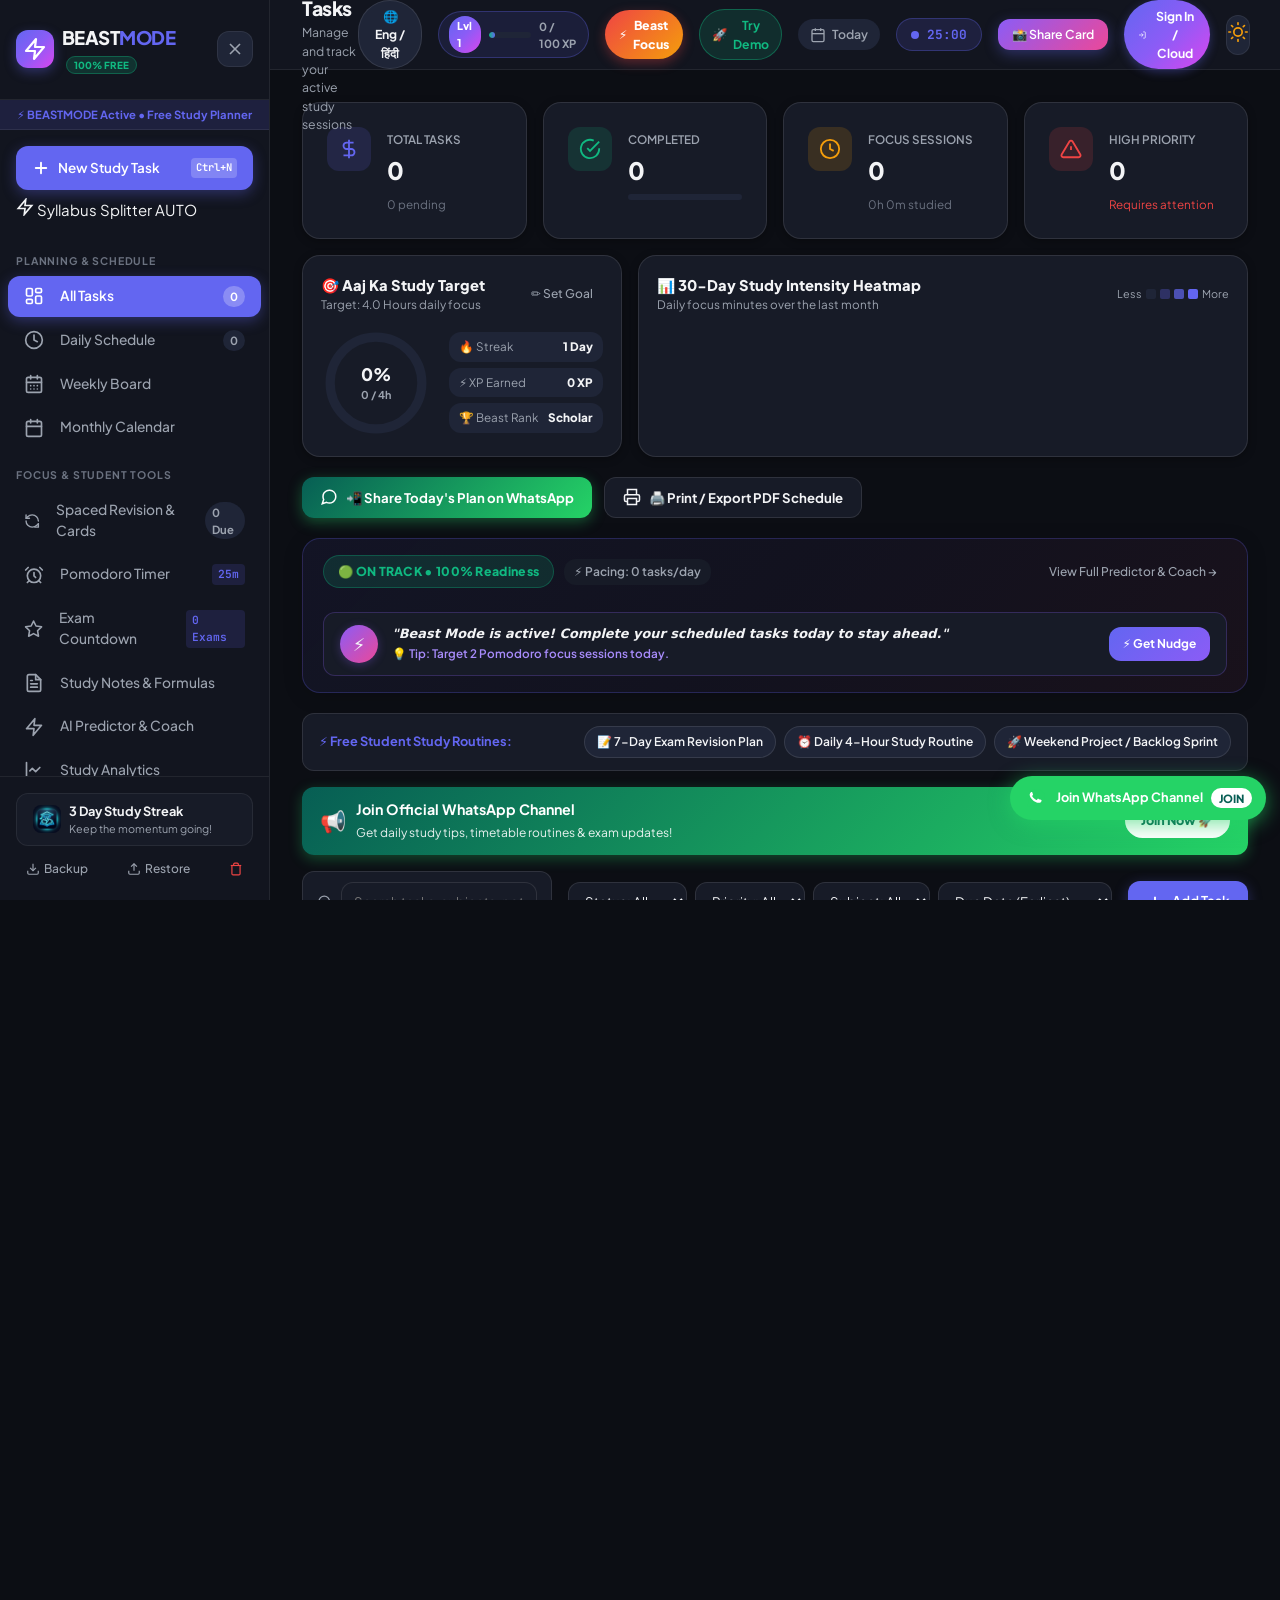
==== commit ad4a36c1: "Update index.html" ====
--- a/index.html
+++ b/index.html
@@ -187,6 +187,13 @@
           <span>New Study Task</span>
           <kbd>Ctrl+N</kbd>
         </button>
+
+        <!-- Syllabus Splitter Quick Action -->
+        <button class="btn-syllabus-splitter btn-block" id="sidebarSplitterBtn" style="margin-top: 8px;">
+          <svg width="18" height="18" viewBox="0 0 24 24" fill="none" stroke="currentColor" stroke-width="2.2"><path d="M13 2L3 14h9l-1 8 10-12h-9l1-8z"/></svg>
+          <span>Syllabus Splitter</span>
+          <span class="badge-mini-glow">AUTO</span>
+        </button>
       </div>
 
       <!-- Navigation Links -->
@@ -239,6 +246,17 @@
         </button>
 
         <span class="nav-category">FOCUS & STUDENT TOOLS</span>
+        <button class="nav-item" data-view="spacedRevision" id="navSpacedRevision">
+          <svg width="20" height="20" viewBox="0 0 24 24" fill="none" stroke="currentColor" stroke-width="2" stroke-linecap="round" stroke-linejoin="round">
+            <path d="M21 12a9 9 0 0 0-9-9 9.75 9.75 0 0 0-6.74 2.74L3 8"/>
+            <path d="M3 3v5h5"/>
+            <path d="M3 12a9 9 0 0 0 9 9 9.75 9.75 0 0 0 6.74-2.74L21 16"/>
+            <path d="M16 21h5v-5"/>
+          </svg>
+          <span>Spaced Revision & Cards</span>
+          <span class="nav-counter" id="navSpacedDueCount">0 Due</span>
+        </button>
+
         <button class="nav-item" data-view="pomodoro" id="navPomodoro">
           <svg width="20" height="20" viewBox="0 0 24 24" fill="none" stroke="currentColor" stroke-width="2" stroke-linecap="round" stroke-linejoin="round">
             <circle cx="12" cy="13" r="8"></circle>
@@ -1149,6 +1167,95 @@
               </div>
             </div>
 
+          </div>
+        </section>
+
+        <!-- ==================== VIEW 10: SPACED REPETITION & FLASHCARD DECK ==================== -->
+        <section class="view-panel" id="view-spacedRevision">
+          <div class="spaced-header-card">
+            <div class="spaced-header-left">
+              <div class="spaced-icon-badge">🧠</div>
+              <div>
+                <h2>Scientific Spaced Repetition & Flashcards</h2>
+                <p class="date-sub">Ebbinghaus Forgetting Curve Protocol (+1d, +3d, +7d, +14d). Review concepts before your brain forgets them.</p>
+              </div>
+            </div>
+            <div class="spaced-header-actions">
+              <button class="btn-primary" id="openNewFlashcardModalBtn">
+                <svg width="18" height="18" viewBox="0 0 24 24" fill="none" stroke="currentColor" stroke-width="2.5"><line x1="12" y1="5" x2="12" y2="19"></line><line x1="5" y1="12" x2="19" y2="12"></line></svg>
+                <span>+ Add Flashcard</span>
+              </button>
+            </div>
+          </div>
+
+          <!-- Revision Status Summary Strip -->
+          <div class="spaced-status-strip">
+            <div class="status-pill active-due">
+              <span class="pill-dot"></span>
+              <span id="spacedDueCountText">0 Cards Due for Review Today</span>
+            </div>
+            <div class="status-pill mastered">
+              <span>🏆 <strong id="spacedMasteredCount">0</strong> Mastered Concepts</span>
+            </div>
+            <div class="status-pill total">
+              <span>📚 <strong id="spacedTotalCount">0</strong> Total Deck Cards</span>
+            </div>
+          </div>
+
+          <!-- Active Flashcard Reviewer (Interactive 3D Flip Card) -->
+          <div class="active-flashcard-stage" id="activeFlashcardStage">
+            <div class="stage-card-indicator">
+              <span id="currentCardIndicator">Card 1 of 1</span>
+              <span class="card-subject-tag" id="activeCardSubject">General</span>
+            </div>
+
+            <div class="study-flashcard" id="activeStudyFlashcard">
+              <div class="flashcard-inner">
+                <div class="flashcard-face flashcard-front">
+                  <span class="face-label">QUESTION / CONCEPT (CLICK TO FLIP) 🔄</span>
+                  <h3 class="card-prompt-text" id="activeCardFront">What is Newton's Second Law of Motion?</h3>
+                  <span class="flip-hint-pill">Tap card to reveal answer</span>
+                </div>
+                <div class="flashcard-face flashcard-back">
+                  <span class="face-label">ANSWER / FORMULA / DERIVATION</span>
+                  <div class="card-answer-text" id="activeCardBack">F = m · a (Force equals mass times acceleration). Rate of change of momentum is proportional to applied force.</div>
+                </div>
+              </div>
+            </div>
+
+            <!-- Rating Feedback Actions -->
+            <div class="flashcard-actions-bar">
+              <button class="btn-srs-rating hard" id="srsRatingHardBtn" title="Review again tomorrow (+1 day)">
+                <span class="rating-emoji">🔴</span>
+                <span class="rating-title">Hard / Forgot</span>
+                <span class="rating-sub">+1 Day</span>
+              </button>
+              <button class="btn-srs-rating good" id="srsRatingGoodBtn" title="Review in 3 to 7 days">
+                <span class="rating-emoji">🟡</span>
+                <span class="rating-title">Good / Recalled</span>
+                <span class="rating-sub">+3 Days</span>
+              </button>
+              <button class="btn-srs-rating easy" id="srsRatingEasyBtn" title="Mastered! Review in 14 to 30 days">
+                <span class="rating-emoji">🟢</span>
+                <span class="rating-title">Easy / Mastered</span>
+                <span class="rating-sub">+14 Days (+10 XP)</span>
+              </button>
+            </div>
+          </div>
+
+          <!-- All Cards Deck Grid / Manager -->
+          <div class="deck-list-section">
+            <div class="section-title-row">
+              <h3>📚 Concept & Formula Flashcards Deck</h3>
+              <div class="deck-filter-wrap">
+                <select id="flashcardSubjectFilter" class="select-dropdown">
+                  <option value="all">All Subjects</option>
+                </select>
+              </div>
+            </div>
+            <div class="flashcard-mini-grid" id="flashcardMiniGrid">
+              <!-- Dynamically populated cards -->
+            </div>
           </div>
         </section>
 
@@ -1376,9 +1483,14 @@
           </div>
         </div>
 
-        <div class="form-group">
-          <label for="taskNotesInput">Notes / Syllabus Reference (Optional)</label>
-          <textarea id="taskNotesInput" rows="3" placeholder="Chapter pages, formulas, specific questions..."></textarea>
+        <div class="form-group checkbox-group" style="background: rgba(99, 102, 241, 0.08); padding: 10px 14px; border-radius: var(--radius-md); border: 1px dashed rgba(99, 102, 241, 0.3);">
+          <label style="display: flex; align-items: center; gap: 8px; font-weight: 700; cursor: pointer;">
+            <input type="checkbox" id="taskSpacedRevisionCheck" style="width: 18px; height: 18px; accent-color: var(--brand-primary);">
+            <span>🔁 Enable Scientific Spaced Revision (+1d, +3d, +7d)</span>
+          </label>
+          <p style="font-size: 0.75rem; color: var(--text-muted); margin-top: 4px; margin-left: 26px;">
+            When marked completed, auto-creates quick review sessions on day 1, 3, and 7 to prevent memory loss.
+          </p>
         </div>
 
         <div class="modal-footer">
@@ -1508,6 +1620,127 @@
           <p id="beastQuoteText">"Discipline is choosing between what you want now and what you want most."</p>
         </div>
       </div>
+    </div>
+  </dialog>
+
+  <!-- ==================== MODAL: SYLLABUS-TO-TIMETABLE SPLITTER ==================== -->
+  <dialog class="modal-dialog splitter-modal" id="syllabusSplitterModal">
+    <div class="modal-content" style="max-width: 680px;">
+      <div class="modal-header">
+        <div class="modal-title-group">
+          <div class="modal-icon-wrap" style="background: linear-gradient(135deg, #f59e0b 0%, #ef4444 100%); color: #fff;">⚡</div>
+          <div>
+            <h2>Smart Syllabus-to-Timetable Splitter</h2>
+            <p class="date-sub">Divide any syllabus or chapter list automatically into a balanced daily schedule with mock revision buffers.</p>
+          </div>
+        </div>
+        <button class="btn-close-modal" id="closeSyllabusModalBtn">&times;</button>
+      </div>
+
+      <form id="syllabusSplitterForm" class="modal-form">
+        <div class="form-row-2">
+          <div class="form-group">
+            <label for="splitterSubjectInput">Subject Name <span class="required">*</span></label>
+            <input type="text" id="splitterSubjectInput" placeholder="e.g. Physics, Mathematics, Chemistry" required>
+          </div>
+          <div class="form-group">
+            <label for="splitterTargetDateInput">Target Exam / Completion Date <span class="required">*</span></label>
+            <input type="date" id="splitterTargetDateInput" required>
+          </div>
+        </div>
+
+        <div class="form-group">
+          <label for="splitterChaptersInput">
+            Chapter Names / Topics (One per line) <span class="required">*</span>
+            <span style="font-weight: 400; color: var(--text-muted); font-size: 0.8rem;">(Or just type chapter titles)</span>
+          </label>
+          <textarea id="splitterChaptersInput" rows="5" placeholder="Electrostatics&#10;Current Electricity&#10;Magnetic Effects of Current&#10;Electromagnetic Induction&#10;Optics&#10;Modern Physics" required style="font-family: var(--font-mono); font-size: 0.88rem;"></textarea>
+        </div>
+
+        <div class="form-row-3">
+          <div class="form-group">
+            <label for="splitterDailyPomoInput">Daily Focus Blocks</label>
+            <select id="splitterDailyPomoInput" class="select-dropdown">
+              <option value="2">2 Pomodoros (~50 mins)</option>
+              <option value="3" selected>3 Pomodoros (~1.5 Hours)</option>
+              <option value="4">4 Pomodoros (~2 Hours)</option>
+              <option value="6">6 Pomodoros (~3 Hours)</option>
+            </select>
+          </div>
+          <div class="form-group">
+            <label for="splitterPriorityInput">Priority</label>
+            <select id="splitterPriorityInput" class="select-dropdown">
+              <option value="high" selected>🔥 High Priority</option>
+              <option value="medium">⚡ Medium Priority</option>
+            </select>
+          </div>
+          <div class="form-group" style="display: flex; flex-direction: column; justify-content: flex-end;">
+            <label style="display: flex; align-items: center; gap: 8px; font-size: 0.85rem; font-weight: 700; cursor: pointer; padding-bottom: 8px;">
+              <input type="checkbox" id="splitterBufferCheck" checked style="width: 18px; height: 18px; accent-color: var(--brand-primary);">
+              <span>Include Buffer / Mock Days</span>
+            </label>
+          </div>
+        </div>
+
+        <div style="display: flex; gap: 10px; margin-top: 6px;">
+          <button type="button" class="btn-primary" id="generateSplitterPreviewBtn" style="background: var(--brand-gradient); flex: 1;">
+            ⚡ Calculate & Preview Schedule
+          </button>
+        </div>
+
+        <!-- Live Generated Schedule Preview Container -->
+        <div class="splitter-preview-wrap hidden" id="splitterPreviewWrap" style="margin-top: 16px;">
+          <div style="display: flex; align-items: center; justify-content: space-between; margin-bottom: 8px;">
+            <h4 style="font-size: 0.9rem; font-weight: 800; color: var(--text-main);">📅 Generated Study Schedule:</h4>
+            <span class="badge" id="splitterTotalTasksBadge" style="background: rgba(99,102,241,0.2); color: var(--brand-primary); font-weight: 800;">0 Tasks Generated</span>
+          </div>
+          <div class="splitter-preview-table-box" id="splitterPreviewTableBox" style="max-height: 220px; overflow-y: auto; border: 1px solid var(--border-card); border-radius: var(--radius-md); background: var(--bg-input);">
+            <!-- Injected preview items -->
+          </div>
+        </div>
+
+        <div class="modal-footer" style="margin-top: 18px;">
+          <button type="button" class="btn-secondary" id="cancelSyllabusModalBtn">Cancel</button>
+          <button type="button" class="btn-primary hidden" id="confirmImportScheduleBtn" style="background: linear-gradient(135deg, #10b981 0%, #059669 100%);">
+            🚀 Add All to My Schedule (+100 XP)
+          </button>
+        </div>
+      </form>
+    </div>
+  </dialog>
+
+  <!-- ==================== MODAL: ADD / EDIT FLASHCARD ==================== -->
+  <dialog class="modal-dialog" id="flashcardModal">
+    <div class="modal-content" style="max-width: 500px;">
+      <div class="modal-header">
+        <div class="modal-title-group">
+          <div class="modal-icon-wrap" style="background: rgba(99,102,241,0.2); color: var(--brand-primary);">🧠</div>
+          <h2>Create Study Flashcard</h2>
+        </div>
+        <button class="btn-close-modal" id="closeFlashcardModalBtn">&times;</button>
+      </div>
+
+      <form id="flashcardForm" class="modal-form">
+        <div class="form-group">
+          <label for="fcSubjectInput">Subject <span class="required">*</span></label>
+          <input type="text" id="fcSubjectInput" placeholder="e.g. Physics, Organic Chemistry, Calculus" required>
+        </div>
+
+        <div class="form-group">
+          <label for="fcFrontInput">Front: Question / Concept / Formula Name <span class="required">*</span></label>
+          <textarea id="fcFrontInput" rows="2" placeholder="e.g. State Ohm's Law and Formula" required></textarea>
+        </div>
+
+        <div class="form-group">
+          <label for="fcBackInput">Back: Answer / Solution / Key Derivation <span class="required">*</span></label>
+          <textarea id="fcBackInput" rows="3" placeholder="e.g. V = I · R. Current through conductor between two points is directly proportional to voltage..." required></textarea>
+        </div>
+
+        <div class="modal-footer">
+          <button type="button" class="btn-secondary" id="cancelFlashcardModalBtn">Cancel</button>
+          <button type="submit" class="btn-primary">Save Flashcard</button>
+        </div>
+      </form>
     </div>
   </dialog>
 
--- a/style.css
+++ b/style.css
@@ -2303,3 +2303,591 @@
   color: #fff !important;
   font-weight: 800;
 }
+
+/* ==========================================================================
+   BEAST MODE ULTRA PRO STYLES & GAMIFICATION COMPONENTS
+   ========================================================================== */
+
+/* Topbar Upgrade Elements */
+.btn-lang-toggle {
+  background: var(--bg-subtle);
+  color: var(--text-main);
+  border: 1px solid var(--border-card);
+  padding: 6px 12px;
+  border-radius: var(--radius-full);
+  font-size: 0.82rem;
+  font-weight: 700;
+  cursor: pointer;
+  display: flex;
+  align-items: center;
+  gap: 6px;
+  transition: all var(--transition-fast);
+}
+
+.btn-lang-toggle:hover {
+  background: var(--brand-primary-light);
+  border-color: var(--brand-primary);
+  color: var(--brand-primary);
+}
+
+.xp-level-widget {
+  display: flex;
+  align-items: center;
+  gap: 8px;
+  background: rgba(99, 102, 241, 0.12);
+  border: 1px solid rgba(99, 102, 241, 0.3);
+  padding: 4px 10px;
+  border-radius: var(--radius-full);
+}
+
+.level-badge {
+  background: var(--brand-gradient);
+  color: #ffffff;
+  font-size: 0.72rem;
+  font-weight: 800;
+  padding: 2px 8px;
+  border-radius: var(--radius-full);
+  letter-spacing: 0.5px;
+}
+
+.xp-bar-wrap {
+  width: 60px;
+  height: 6px;
+  background: var(--bg-subtle);
+  border-radius: var(--radius-full);
+  overflow: hidden;
+}
+
+.xp-bar-fill {
+  height: 100%;
+  background: linear-gradient(90deg, #10b981 0%, #6366f1 100%);
+  border-radius: var(--radius-full);
+  transition: width 0.4s ease;
+}
+
+.xp-text {
+  font-size: 0.75rem;
+  font-weight: 700;
+  color: var(--text-muted);
+}
+
+.btn-beast-focus {
+  background: linear-gradient(135deg, #ef4444 0%, #f59e0b 100%);
+  color: #ffffff;
+  border: none;
+  padding: 6px 14px;
+  border-radius: var(--radius-full);
+  font-size: 0.82rem;
+  font-weight: 800;
+  cursor: pointer;
+  display: flex;
+  align-items: center;
+  gap: 6px;
+  box-shadow: 0 4px 12px rgba(239, 68, 68, 0.35);
+  transition: transform 0.15s ease, box-shadow 0.15s ease;
+}
+
+.btn-beast-focus:hover {
+  transform: translateY(-1px);
+  box-shadow: 0 6px 18px rgba(239, 68, 68, 0.5);
+}
+
+.btn-demo {
+  background: rgba(16, 185, 129, 0.15);
+  color: #10b981;
+  border: 1px solid rgba(16, 185, 129, 0.4);
+  padding: 6px 12px;
+  border-radius: var(--radius-full);
+  font-size: 0.82rem;
+  font-weight: 700;
+  cursor: pointer;
+  display: flex;
+  align-items: center;
+  gap: 6px;
+  transition: all var(--transition-fast);
+}
+
+.btn-demo:hover {
+  background: #10b981;
+  color: #ffffff;
+}
+
+/* Beast Gamification Row */
+.beast-gamification-row {
+  display: grid;
+  grid-template-columns: 320px 1fr;
+  gap: 16px;
+  margin-bottom: 20px;
+}
+
+@media (max-width: 900px) {
+  .beast-gamification-row {
+    grid-template-columns: 1fr;
+  }
+}
+
+.beast-card {
+  background: var(--bg-card);
+  border: 1px solid var(--border-card);
+  border-radius: var(--radius-lg);
+  padding: 18px;
+  box-shadow: var(--shadow-sm);
+  display: flex;
+  flex-direction: column;
+  gap: 14px;
+}
+
+.beast-card-title {
+  font-size: 0.98rem;
+  font-weight: 800;
+  color: var(--text-main);
+}
+
+.beast-card-sub {
+  font-size: 0.78rem;
+  color: var(--text-muted);
+}
+
+/* Circular Goal Ring */
+.goal-ring-header {
+  display: flex;
+  align-items: center;
+  justify-content: space-between;
+}
+
+.goal-ring-body {
+  display: flex;
+  align-items: center;
+  gap: 18px;
+}
+
+.svg-ring-container {
+  position: relative;
+  width: 110px;
+  height: 110px;
+  display: flex;
+  align-items: center;
+  justify-content: center;
+}
+
+.goal-ring-svg {
+  transform: rotate(-90deg);
+}
+
+.ring-bg {
+  fill: none;
+  stroke: var(--bg-subtle);
+  stroke-width: 10;
+}
+
+.ring-progress {
+  fill: none;
+  stroke: url(#ringGradient);
+  stroke: #6366f1;
+  stroke-width: 10;
+  stroke-linecap: round;
+  transition: stroke-dashoffset 0.6s ease;
+}
+
+.ring-center-text {
+  position: absolute;
+  display: flex;
+  flex-direction: column;
+  align-items: center;
+}
+
+.ring-percent {
+  font-size: 1.15rem;
+  font-weight: 800;
+  color: var(--text-main);
+}
+
+.ring-sub {
+  font-size: 0.72rem;
+  color: var(--text-muted);
+  font-weight: 700;
+}
+
+.goal-hints-wrap {
+  display: flex;
+  flex-direction: column;
+  gap: 6px;
+  flex: 1;
+}
+
+.goal-stat-pill {
+  display: flex;
+  align-items: center;
+  justify-content: space-between;
+  background: var(--bg-subtle);
+  padding: 6px 10px;
+  border-radius: var(--radius-md);
+  font-size: 0.78rem;
+}
+
+.goal-stat-pill .pill-title {
+  color: var(--text-muted);
+}
+
+.goal-stat-pill strong {
+  color: var(--text-main);
+  font-weight: 800;
+}
+
+/* 30-Day Heatmap */
+.heatmap-header {
+  display: flex;
+  align-items: center;
+  justify-content: space-between;
+  flex-wrap: wrap;
+  gap: 8px;
+}
+
+.heatmap-legend {
+  display: flex;
+  align-items: center;
+  gap: 4px;
+  font-size: 0.72rem;
+  color: var(--text-muted);
+}
+
+.legend-box {
+  width: 10px;
+  height: 10px;
+  border-radius: 2px;
+}
+
+.legend-box.lvl-0 { background: var(--bg-subtle); }
+.legend-box.lvl-1 { background: rgba(99, 102, 241, 0.3); }
+.legend-box.lvl-2 { background: rgba(99, 102, 241, 0.7); }
+.legend-box.lvl-3 { background: #6366f1; }
+
+.heatmap-grid {
+  display: grid;
+  grid-template-columns: repeat(10, 1fr);
+  gap: 6px;
+  margin-top: 6px;
+}
+
+.heatmap-day {
+  aspect-ratio: 1;
+  background: var(--bg-subtle);
+  border-radius: 4px;
+  position: relative;
+  cursor: pointer;
+  transition: transform 0.15s ease;
+}
+
+.heatmap-day:hover {
+  transform: scale(1.15);
+  z-index: 2;
+}
+
+.heatmap-day.lvl-1 { background: rgba(99, 102, 241, 0.35); }
+.heatmap-day.lvl-2 { background: rgba(99, 102, 241, 0.7); }
+.heatmap-day.lvl-3 { background: #6366f1; box-shadow: 0 0 8px rgba(99, 102, 241, 0.5); }
+
+/* Quick Export Toolbar */
+.quick-export-toolbar {
+  display: flex;
+  gap: 12px;
+  margin-bottom: 20px;
+  flex-wrap: wrap;
+}
+
+.btn-whatsapp-share {
+  background: linear-gradient(135deg, #075E54 0%, #25D366 100%);
+  color: #ffffff;
+  border: none;
+  padding: 10px 18px;
+  border-radius: var(--radius-md);
+  font-size: 0.88rem;
+  font-weight: 700;
+  cursor: pointer;
+  display: flex;
+  align-items: center;
+  gap: 8px;
+  box-shadow: 0 4px 14px rgba(37, 211, 102, 0.35);
+  transition: transform 0.15s ease;
+}
+
+.btn-whatsapp-share:hover {
+  transform: translateY(-1px);
+}
+
+.btn-print-pdf {
+  background: var(--bg-card);
+  color: var(--text-main);
+  border: 1px solid var(--border-card);
+  padding: 10px 18px;
+  border-radius: var(--radius-md);
+  font-size: 0.88rem;
+  font-weight: 700;
+  cursor: pointer;
+  display: flex;
+  align-items: center;
+  gap: 8px;
+  transition: background 0.15s ease;
+}
+
+.btn-print-pdf:hover {
+  background: var(--bg-subtle);
+}
+
+/* ==================== BEAST FOCUS MODE FULLSCREEN MODAL ==================== */
+.beast-focus-modal {
+  max-width: 100vw !important;
+  width: 100vw !important;
+  height: 100vh !important;
+  max-height: 100vh !important;
+  border-radius: 0 !important;
+  border: none !important;
+  background: #090b10 !important;
+  color: #f3f4f6 !important;
+  padding: 0 !important;
+}
+
+.beast-focus-container {
+  height: 100%;
+  display: flex;
+  flex-direction: column;
+  padding: 24px 32px;
+  background: radial-gradient(circle at center, rgba(99, 102, 241, 0.15) 0%, rgba(12, 14, 20, 0.95) 70%);
+}
+
+.focus-header {
+  display: flex;
+  align-items: center;
+  justify-content: space-between;
+  margin-bottom: 24px;
+}
+
+.focus-brand {
+  display: flex;
+  align-items: center;
+  gap: 10px;
+}
+
+.focus-logo-icon {
+  font-size: 1.5rem;
+}
+
+.focus-brand h2 {
+  font-size: 1.1rem;
+  font-weight: 800;
+  letter-spacing: 1px;
+}
+
+.focus-mode-tag {
+  background: rgba(239, 68, 68, 0.2);
+  color: #ef4444;
+  border: 1px solid rgba(239, 68, 68, 0.4);
+  font-size: 0.72rem;
+  font-weight: 800;
+  padding: 2px 8px;
+  border-radius: var(--radius-full);
+}
+
+.btn-close-focus {
+  background: var(--bg-subtle);
+  color: #ffffff;
+  border: 1px solid var(--border-card);
+  padding: 8px 16px;
+  border-radius: var(--radius-full);
+  font-size: 0.85rem;
+  font-weight: 700;
+  cursor: pointer;
+  transition: all 0.15s ease;
+}
+
+.btn-close-focus:hover {
+  background: #ef4444;
+  border-color: #ef4444;
+}
+
+.focus-body {
+  flex: 1;
+  display: flex;
+  flex-direction: column;
+  align-items: center;
+  justify-content: center;
+  max-width: 640px;
+  margin: 0 auto;
+  text-align: center;
+  gap: 24px;
+}
+
+.focus-task-lock {
+  background: rgba(255, 255, 255, 0.05);
+  border: 1px solid rgba(255, 255, 255, 0.1);
+  padding: 12px 24px;
+  border-radius: var(--radius-lg);
+  width: 100%;
+}
+
+.lock-label {
+  font-size: 0.75rem;
+  color: var(--brand-primary);
+  font-weight: 800;
+  letter-spacing: 1px;
+}
+
+.focus-task-lock h3 {
+  font-size: 1.1rem;
+  font-weight: 700;
+  margin-top: 4px;
+}
+
+.focus-timer-display {
+  display: flex;
+  flex-direction: column;
+  align-items: center;
+}
+
+.focus-timer-digits {
+  font-family: var(--font-mono);
+  font-size: 5.5rem;
+  font-weight: 800;
+  color: #ffffff;
+  text-shadow: 0 0 30px rgba(99, 102, 241, 0.6);
+  letter-spacing: 2px;
+  line-height: 1;
+}
+
+.focus-timer-status {
+  font-size: 0.85rem;
+  font-weight: 800;
+  color: var(--text-muted);
+  letter-spacing: 2px;
+  margin-top: 8px;
+}
+
+.focus-timer-controls {
+  display: flex;
+  align-items: center;
+  gap: 12px;
+}
+
+.btn-focus-action {
+  background: var(--bg-subtle);
+  color: #ffffff;
+  border: 1px solid var(--border-card);
+  padding: 12px 24px;
+  border-radius: var(--radius-full);
+  font-size: 0.9rem;
+  font-weight: 800;
+  cursor: pointer;
+  transition: transform 0.15s ease, background 0.15s ease;
+}
+
+.btn-focus-action.main-start {
+  background: var(--brand-gradient);
+  border: none;
+  padding: 14px 36px;
+  font-size: 1.05rem;
+  box-shadow: 0 6px 24px rgba(99, 102, 241, 0.5);
+}
+
+.btn-focus-action:hover {
+  transform: translateY(-2px);
+}
+
+/* Ambient Sound Player */
+.ambient-sound-player {
+  background: rgba(255, 255, 255, 0.04);
+  border: 1px solid rgba(255, 255, 255, 0.08);
+  padding: 16px;
+  border-radius: var(--radius-lg);
+  width: 100%;
+}
+
+.ambient-title {
+  font-size: 0.78rem;
+  font-weight: 800;
+  color: var(--text-muted);
+  margin-bottom: 12px;
+  letter-spacing: 0.5px;
+}
+
+.ambient-buttons-grid {
+  display: flex;
+  flex-wrap: wrap;
+  gap: 8px;
+  justify-content: center;
+  margin-bottom: 12px;
+}
+
+.ambient-sound-btn {
+  background: rgba(255, 255, 255, 0.06);
+  color: var(--text-muted);
+  border: 1px solid rgba(255, 255, 255, 0.1);
+  padding: 6px 12px;
+  border-radius: var(--radius-full);
+  font-size: 0.8rem;
+  font-weight: 700;
+  cursor: pointer;
+  transition: all 0.15s ease;
+}
+
+.ambient-sound-btn.active {
+  background: var(--brand-primary);
+  color: #ffffff;
+  border-color: var(--brand-primary);
+  box-shadow: 0 0 12px rgba(99, 102, 241, 0.5);
+}
+
+.ambient-volume-wrap {
+  display: flex;
+  align-items: center;
+  justify-content: center;
+  gap: 10px;
+  font-size: 0.8rem;
+  color: var(--text-muted);
+}
+
+.ambient-volume-wrap input[type="range"] {
+  accent-color: var(--brand-primary);
+}
+
+.beast-quote-ticker {
+  display: flex;
+  align-items: center;
+  gap: 8px;
+  font-style: italic;
+  font-size: 0.85rem;
+  color: var(--text-muted);
+}
+
+/* Confetti Canvas */
+.confetti-canvas {
+  position: fixed;
+  top: 0;
+  left: 0;
+  width: 100vw;
+  height: 100vh;
+  pointer-events: none;
+  z-index: 999999;
+}
+
+/* ==================== PRINT PDF STYLESHEET ==================== */
+@media print {
+  body {
+    background: #ffffff !important;
+    color: #000000 !important;
+  }
+  .sidebar, .topbar, .quick-export-toolbar, .whatsapp-widget-container, .whatsapp-float-btn, .btn-primary, .theme-toggle-btn, .beast-gamification-row {
+    display: none !important;
+  }
+  .main-wrapper {
+    margin: 0 !important;
+    padding: 0 !important;
+  }
+  .view-panel {
+    display: block !important;
+  }
+  .task-card {
+    border: 1px solid #ccc !important;
+    break-inside: avoid;
+    box-shadow: none !important;
+  }
+}
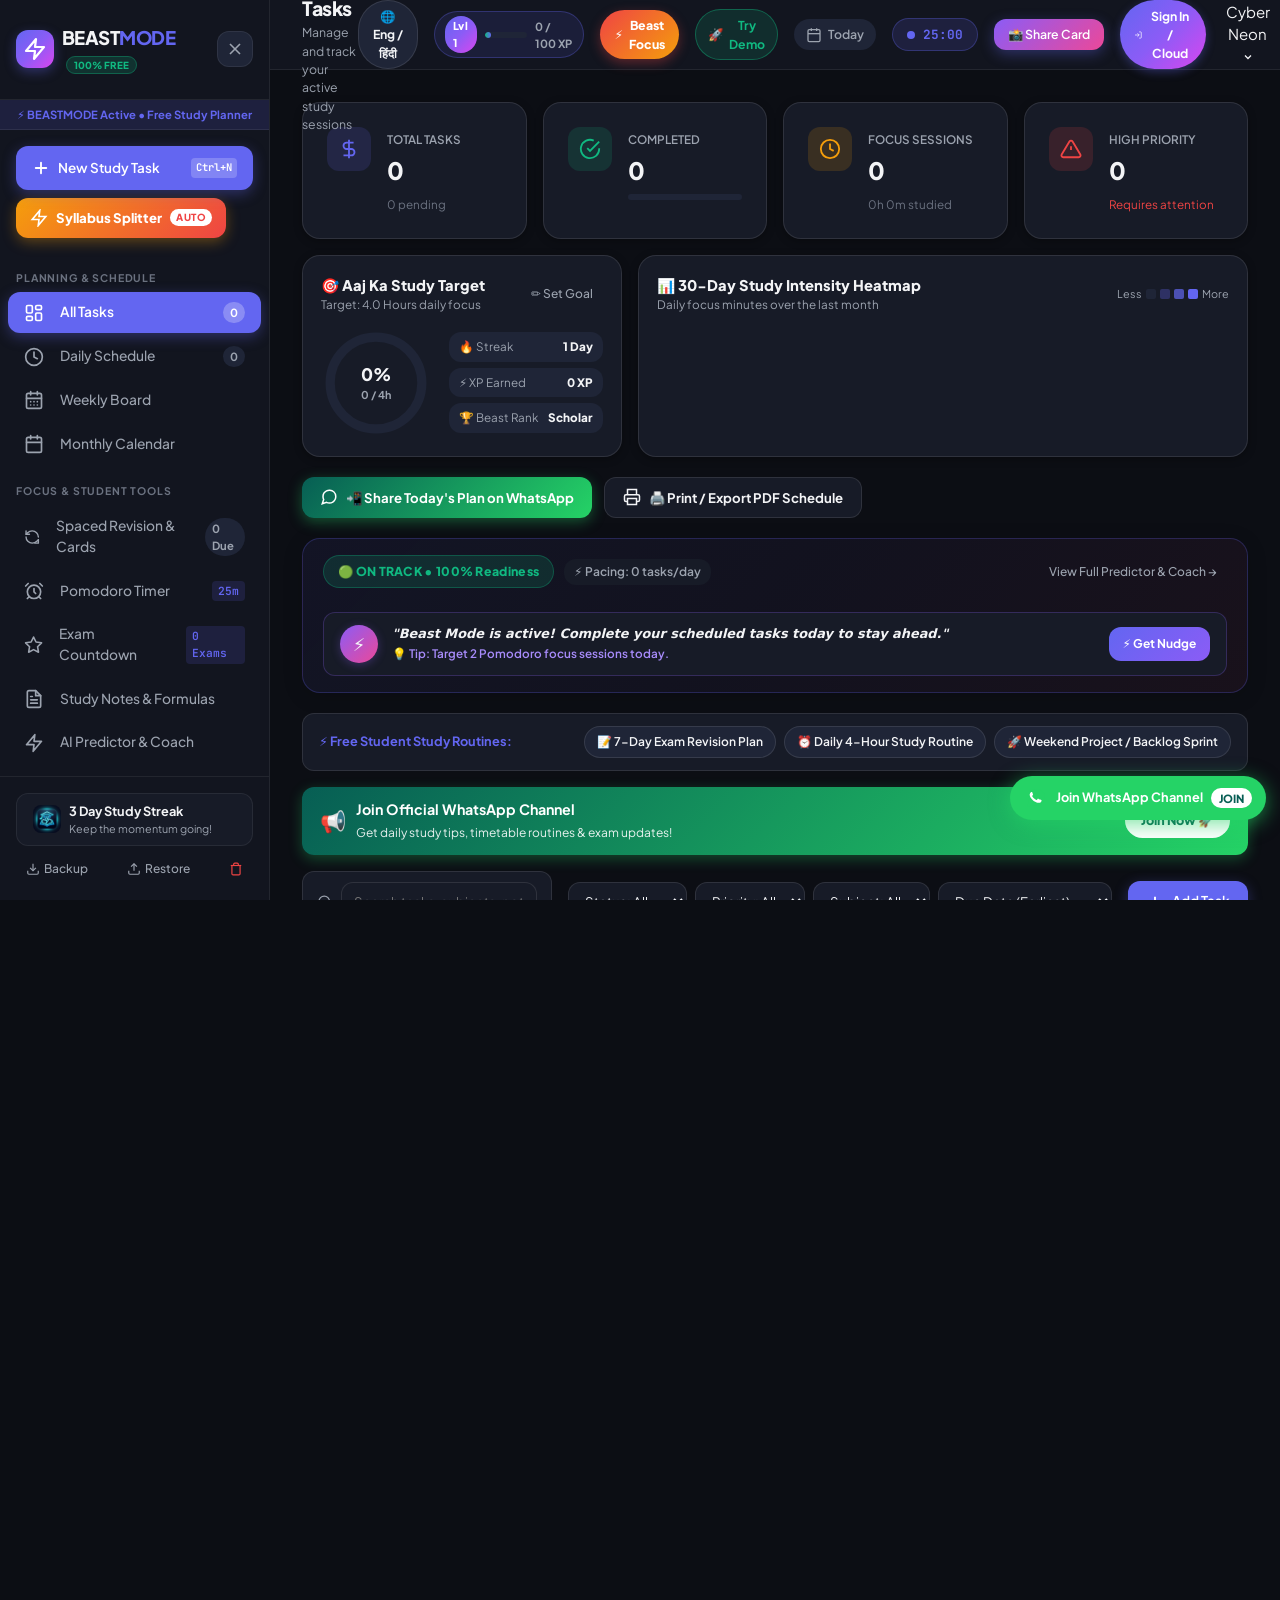
==== commit 3dc3990b: "Update index.html" ====
--- a/index.html
+++ b/index.html
@@ -435,6 +435,49 @@
             </div>
           </div>
 
+          <!-- Aesthetic Theme Palette Switcher -->
+          <div class="theme-palette-picker" id="themePalettePicker">
+            <button class="theme-palette-btn" id="themePaletteBtn" aria-label="Select Aesthetic Theme" title="Choose Aesthetic Theme">
+              <span class="theme-active-dot" id="themeActiveDot"></span>
+              <span class="theme-active-name" id="themeActiveName">Cyber Neon</span>
+              <svg width="12" height="12" viewBox="0 0 24 24" fill="none" stroke="currentColor" stroke-width="2.5"><polyline points="6 9 12 15 18 9"/></svg>
+            </button>
+            <div class="theme-palette-dropdown hidden" id="themePaletteDropdown">
+              <div class="theme-dropdown-header">
+                <span>Aesthetic Theme</span>
+                <span style="font-size: 0.65rem; color: var(--brand-primary); font-weight: 700;">PRO</span>
+              </div>
+              <button type="button" class="theme-option-item active" data-theme-val="dark" data-theme-name="Cyber Neon">
+                <span class="theme-swatch swatch-cyber"></span>
+                <div class="theme-option-text">
+                  <strong>Cyber Neon</strong>
+                  <small>Obsidian + Violet & Cyan Glow</small>
+                </div>
+              </button>
+              <button type="button" class="theme-option-item" data-theme-val="emerald" data-theme-name="Aurora Matrix">
+                <span class="theme-swatch swatch-emerald"></span>
+                <div class="theme-option-text">
+                  <strong>Aurora Matrix</strong>
+                  <small>Deep Abyss + Mint & Teal</small>
+                </div>
+              </button>
+              <button type="button" class="theme-option-item" data-theme-val="crimson" data-theme-name="Crimson Fire">
+                <span class="theme-swatch swatch-crimson"></span>
+                <div class="theme-option-text">
+                  <strong>Crimson Fire</strong>
+                  <small>Pitch Dark + Molten Flame</small>
+                </div>
+              </button>
+              <button type="button" class="theme-option-item" data-theme-val="velvet" data-theme-name="Royal Velvet">
+                <span class="theme-swatch swatch-velvet"></span>
+                <div class="theme-option-text">
+                  <strong>Royal Velvet</strong>
+                  <small>Midnight + Magenta Glow</small>
+                </div>
+              </button>
+            </div>
+          </div>
+
           <!-- Dark / Light Theme Toggle -->
           <button class="theme-toggle-btn" id="themeToggleBtn" aria-label="Toggle Theme Mode" title="Toggle Light/Dark Theme">
             <div class="theme-icon-sun">
--- a/style.css
+++ b/style.css
@@ -2869,6 +2869,438 @@
   z-index: 999999;
 }
 
+/* ==================== INTERACTIVE AI FLASHCARDS ==================== */
+.flashcard-grid {
+  display: grid;
+  grid-template-columns: repeat(auto-fit, minmax(240px, 1fr));
+  gap: 16px;
+  margin-top: 14px;
+}
+
+.flashcard {
+  perspective: 1000px;
+  height: 170px;
+  cursor: pointer;
+}
+
+.flashcard-inner {
+  position: relative;
+  width: 100%;
+  height: 100%;
+  text-align: center;
+  transition: transform 0.6s cubic-bezier(0.16, 1, 0.3, 1);
+  transform-style: preserve-3d;
+  border-radius: var(--radius-lg);
+  box-shadow: var(--shadow-sm);
+}
+
+.flashcard.flipped .flashcard-inner {
+  transform: rotateY(180deg);
+}
+
+.flashcard-front, .flashcard-back {
+  position: absolute;
+  width: 100%;
+  height: 100%;
+  backface-visibility: hidden;
+  border-radius: var(--radius-lg);
+  padding: 16px;
+  display: flex;
+  flex-direction: column;
+  align-items: center;
+  justify-content: center;
+  border: 1px solid var(--border-card);
+}
+
+.flashcard-front {
+  background: var(--bg-card);
+  color: var(--text-main);
+}
+
+.flashcard-front .card-prompt {
+  font-size: 0.92rem;
+  font-weight: 700;
+}
+
+.flashcard-front .card-hint {
+  font-size: 0.72rem;
+  color: var(--text-muted);
+  margin-top: 8px;
+}
+
+.flashcard-back {
+  background: linear-gradient(135deg, #4f46e5 0%, #7c3aed 100%);
+  color: #ffffff;
+  transform: rotateY(180deg);
+}
+
+.flashcard-back .card-answer {
+  font-size: 0.9rem;
+  font-weight: 700;
+  line-height: 1.4;
+}
+
+/* ==================== SYLLABUS SPLITTER BUTTON & MODAL ==================== */
+.btn-syllabus-splitter {
+  background: linear-gradient(135deg, #f59e0b 0%, #ef4444 100%);
+  color: #ffffff;
+  border: none;
+  padding: 10px 14px;
+  border-radius: var(--radius-md);
+  font-size: 0.88rem;
+  font-weight: 800;
+  cursor: pointer;
+  display: flex;
+  align-items: center;
+  justify-content: center;
+  gap: 8px;
+  box-shadow: 0 4px 14px rgba(245, 158, 11, 0.35);
+  transition: transform 0.15s ease, box-shadow 0.15s ease;
+}
+
+.btn-syllabus-splitter:hover {
+  transform: translateY(-1px);
+  box-shadow: 0 6px 18px rgba(245, 158, 11, 0.5);
+}
+
+.badge-mini-glow {
+  background: #ffffff;
+  color: #ef4444;
+  font-size: 0.65rem;
+  font-weight: 900;
+  padding: 1px 6px;
+  border-radius: var(--radius-full);
+  letter-spacing: 0.5px;
+}
+
+.splitter-preview-table-box {
+  padding: 8px 12px;
+}
+
+.splitter-preview-item {
+  display: flex;
+  align-items: center;
+  justify-content: space-between;
+  padding: 8px 10px;
+  border-bottom: 1px solid var(--border-subtle);
+  font-size: 0.82rem;
+}
+
+.splitter-preview-item:last-child {
+  border-bottom: none;
+}
+
+.splitter-preview-item .task-prev-date {
+  font-weight: 700;
+  color: var(--brand-primary);
+  width: 90px;
+}
+
+.splitter-preview-item .task-prev-title {
+  flex: 1;
+  color: var(--text-main);
+  padding: 0 8px;
+}
+
+.splitter-preview-item .task-prev-type {
+  font-size: 0.72rem;
+  padding: 2px 8px;
+  border-radius: var(--radius-full);
+}
+
+/* ==================== SPACED REPETITION VIEW STYLES ==================== */
+.spaced-header-card {
+  background: var(--bg-card);
+  border: 1px solid var(--border-card);
+  border-radius: var(--radius-lg);
+  padding: 18px 22px;
+  display: flex;
+  align-items: center;
+  justify-content: space-between;
+  box-shadow: var(--shadow-sm);
+  margin-bottom: 16px;
+  flex-wrap: wrap;
+  gap: 12px;
+}
+
+.spaced-header-left {
+  display: flex;
+  align-items: center;
+  gap: 14px;
+}
+
+.spaced-icon-badge {
+  width: 44px;
+  height: 44px;
+  border-radius: var(--radius-md);
+  background: rgba(99, 102, 241, 0.15);
+  display: flex;
+  align-items: center;
+  justify-content: center;
+  font-size: 1.5rem;
+}
+
+.spaced-status-strip {
+  display: flex;
+  gap: 12px;
+  margin-bottom: 20px;
+  flex-wrap: wrap;
+}
+
+.status-pill {
+  background: var(--bg-card);
+  border: 1px solid var(--border-card);
+  padding: 8px 16px;
+  border-radius: var(--radius-full);
+  font-size: 0.85rem;
+  font-weight: 700;
+  color: var(--text-main);
+  display: flex;
+  align-items: center;
+  gap: 8px;
+}
+
+.status-pill.active-due {
+  background: rgba(239, 68, 68, 0.12);
+  border-color: rgba(239, 68, 68, 0.35);
+  color: #ef4444;
+}
+
+.status-pill .pill-dot {
+  width: 8px;
+  height: 8px;
+  border-radius: 50%;
+  background: #ef4444;
+  box-shadow: 0 0 8px #ef4444;
+  animation: pulse 1.8s infinite;
+}
+
+/* Active 3D Flashcard Stage */
+.active-flashcard-stage {
+  background: var(--bg-card);
+  border: 1px solid var(--border-card);
+  border-radius: var(--radius-xl);
+  padding: 24px;
+  box-shadow: var(--shadow-md);
+  margin-bottom: 24px;
+  display: flex;
+  flex-direction: column;
+  align-items: center;
+  gap: 18px;
+}
+
+.stage-card-indicator {
+  display: flex;
+  align-items: center;
+  justify-content: space-between;
+  width: 100%;
+  max-width: 580px;
+  font-size: 0.82rem;
+  color: var(--text-muted);
+  font-weight: 700;
+}
+
+.card-subject-tag {
+  background: rgba(99, 102, 241, 0.15);
+  color: var(--brand-primary);
+  padding: 3px 10px;
+  border-radius: var(--radius-full);
+  font-size: 0.75rem;
+  font-weight: 800;
+}
+
+.study-flashcard {
+  perspective: 1200px;
+  width: 100%;
+  max-width: 580px;
+  height: 280px;
+  cursor: pointer;
+}
+
+.study-flashcard .flashcard-inner {
+  position: relative;
+  width: 100%;
+  height: 100%;
+  text-align: center;
+  transition: transform 0.6s cubic-bezier(0.16, 1, 0.3, 1);
+  transform-style: preserve-3d;
+  border-radius: var(--radius-xl);
+  box-shadow: var(--shadow-md);
+}
+
+.study-flashcard.flipped .flashcard-inner {
+  transform: rotateY(180deg);
+}
+
+.flashcard-face {
+  position: absolute;
+  width: 100%;
+  height: 100%;
+  backface-visibility: hidden;
+  border-radius: var(--radius-xl);
+  padding: 28px;
+  display: flex;
+  flex-direction: column;
+  align-items: center;
+  justify-content: center;
+  border: 1px solid var(--border-card);
+  user-select: none;
+}
+
+.flashcard-face.flashcard-front {
+  background: radial-gradient(circle at center, var(--bg-card-hover) 0%, var(--bg-card) 100%);
+  color: var(--text-main);
+}
+
+.flashcard-face.flashcard-back {
+  background: linear-gradient(135deg, #312e81 0%, #4338ca 50%, #6366f1 100%);
+  color: #ffffff;
+  transform: rotateY(180deg);
+}
+
+.face-label {
+  font-size: 0.72rem;
+  font-weight: 800;
+  letter-spacing: 1px;
+  color: var(--brand-primary);
+  margin-bottom: 12px;
+}
+
+.flashcard-back .face-label {
+  color: #a5b4fc;
+}
+
+.card-prompt-text {
+  font-size: 1.25rem;
+  font-weight: 800;
+  line-height: 1.4;
+  margin-bottom: 16px;
+}
+
+.card-answer-text {
+  font-size: 1.05rem;
+  font-weight: 600;
+  line-height: 1.6;
+}
+
+.flip-hint-pill {
+  margin-top: 10px;
+  background: rgba(255, 255, 255, 0.08);
+  font-size: 0.75rem;
+  color: var(--text-muted);
+  padding: 4px 12px;
+  border-radius: var(--radius-full);
+}
+
+/* SRS Rating Actions */
+.flashcard-actions-bar {
+  display: flex;
+  gap: 12px;
+  width: 100%;
+  max-width: 580px;
+}
+
+.btn-srs-rating {
+  flex: 1;
+  padding: 12px 10px;
+  border-radius: var(--radius-lg);
+  border: 1px solid var(--border-card);
+  background: var(--bg-subtle);
+  color: var(--text-main);
+  cursor: pointer;
+  display: flex;
+  flex-direction: column;
+  align-items: center;
+  gap: 4px;
+  transition: all 0.2s ease;
+}
+
+.btn-srs-rating:hover {
+  transform: translateY(-2px);
+}
+
+.btn-srs-rating.hard:hover {
+  background: rgba(239, 68, 68, 0.15);
+  border-color: #ef4444;
+}
+
+.btn-srs-rating.good:hover {
+  background: rgba(245, 158, 11, 0.15);
+  border-color: #f59e0b;
+}
+
+.btn-srs-rating.easy:hover {
+  background: rgba(16, 185, 129, 0.15);
+  border-color: #10b981;
+}
+
+.rating-title {
+  font-size: 0.85rem;
+  font-weight: 800;
+}
+
+.rating-sub {
+  font-size: 0.72rem;
+  color: var(--text-muted);
+  font-weight: 600;
+}
+
+/* Concept Cards Deck Grid */
+.deck-list-section {
+  width: 100%;
+}
+
+.deck-list-section .section-title-row {
+  display: flex;
+  align-items: center;
+  justify-content: space-between;
+  margin-bottom: 14px;
+}
+
+.flashcard-mini-grid {
+  display: grid;
+  grid-template-columns: repeat(auto-fill, minmax(260px, 1fr));
+  gap: 14px;
+}
+
+.flashcard-mini-card {
+  background: var(--bg-card);
+  border: 1px solid var(--border-card);
+  border-radius: var(--radius-md);
+  padding: 14px;
+  display: flex;
+  flex-direction: column;
+  justify-content: space-between;
+  gap: 10px;
+  box-shadow: var(--shadow-sm);
+  transition: transform 0.15s ease;
+}
+
+.flashcard-mini-card:hover {
+  transform: translateY(-2px);
+}
+
+.mini-card-front {
+  font-size: 0.9rem;
+  font-weight: 700;
+  color: var(--text-main);
+}
+
+.mini-card-back {
+  font-size: 0.8rem;
+  color: var(--text-muted);
+  line-height: 1.4;
+}
+
+.mini-card-footer {
+  display: flex;
+  align-items: center;
+  justify-content: space-between;
+  padding-top: 8px;
+  border-top: 1px solid var(--border-subtle);
+  font-size: 0.72rem;
+}
+
 /* ==================== PRINT PDF STYLESHEET ==================== */
 @media print {
   body {
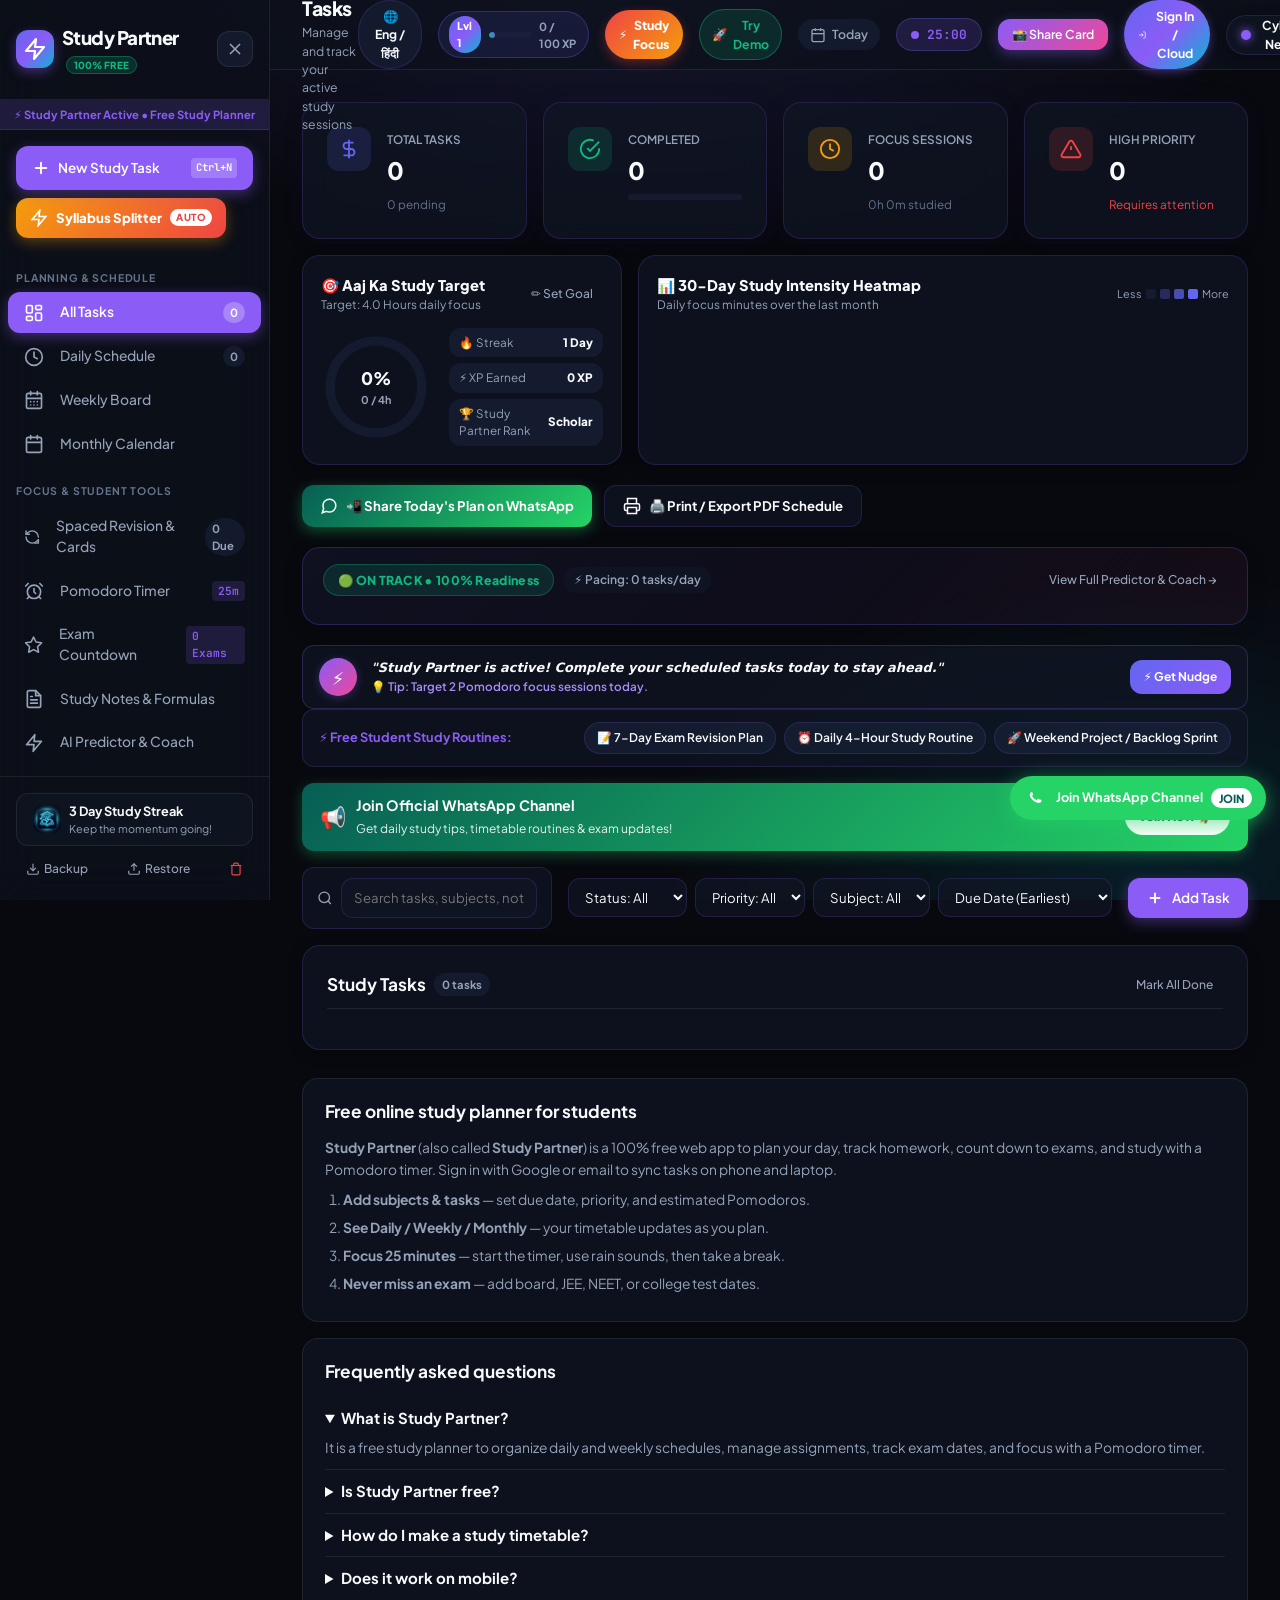
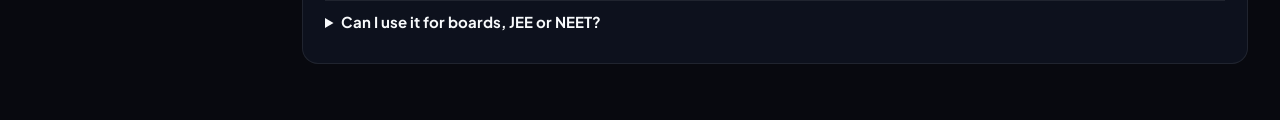
==== commit fbfb5679: "Update index.html" ====
--- a/index.html
+++ b/index.html
@@ -7,17 +7,17 @@
   <meta name="color-scheme" content="dark light">
   <meta name="apple-mobile-web-app-capable" content="yes">
   <meta name="apple-mobile-web-app-status-bar-style" content="black-translucent">
-  <meta name="apple-mobile-web-app-title" content="BEASTMODE">
-  <meta name="application-name" content="BEASTMODE Study Planner">
+  <meta name="apple-mobile-web-app-title" content="Study Partner">
+  <meta name="application-name" content="Study Partner Study Planner">
   <meta name="format-detection" content="telephone=no">
   <meta name="geo.region" content="IN">
   <meta name="geo.placename" content="India">
 
   <!-- ==================== PRIMARY SEO META TAGS ==================== -->
-  <title>Beast Mode Study Planner – Free Daily Schedule & Pomodoro Timer for Students</title>
-  <meta name="title" content="Beast Mode Study Planner – Free Daily Schedule & Pomodoro Timer for Students">
-  <meta name="description" content="Beast Mode Study Planner is a 100% free online study planner for students. Make a daily study timetable, track exam countdown, manage homework, and focus with a Pomodoro timer. Cloud login with Google. Made for school, college, boards & JEE prep.">
-  <meta name="keywords" content="beast mode study planner, beastmode study planner, free study planner, online study timetable, daily study schedule maker, exam countdown tracker, pomodoro timer for students, student planner India, JEE study planner, board exam timetable">
+  <title>Study Partner – Free Daily Schedule & Pomodoro Timer for Students</title>
+  <meta name="title" content="Study Partner Study Planner – Free Daily Schedule & Pomodoro Timer for Students">
+  <meta name="description" content="Study Partner Study Planner is a 100% free online study planner for students. Make a daily study timetable, track exam countdown, manage homework, and focus with a Pomodoro timer. Cloud login with Google. Made for school, college, boards & JEE prep.">
+  <meta name="keywords" content="study partner study planner, study partner planner, free study planner, online study timetable, daily study schedule maker, exam countdown tracker, pomodoro timer for students, student planner India, JEE study planner, board exam timetable">
   <meta name="author" content="Shaikh Siddik">
   <meta name="robots" content="index, follow, max-image-preview:large, max-snippet:-1, max-video-preview:-1">
   <meta name="googlebot" content="index, follow">
@@ -31,8 +31,8 @@
   <meta property="og:type" content="website">
   <meta property="og:locale" content="en_IN">
   <meta property="og:url" content="https://shaikhsiddik0001-creator.github.io/study-planner/">
-  <meta property="og:site_name" content="BEASTMODE Study Planner">
-  <meta property="og:title" content="Beast Mode Study Planner – Free Daily Schedule & Pomodoro Timer">
+  <meta property="og:site_name" content="Study Partner Study Planner">
+  <meta property="og:title" content="Study Partner Study Planner – Free Daily Schedule & Pomodoro Timer">
   <meta property="og:description" content="Free study planner for students: daily timetable, exam countdown, tasks, notes, and Pomodoro focus timer with cloud sync.">
   <meta property="og:image" content="https://images.unsplash.com/photo-1434030216411-0b793f4b4173?w=1200&auto=format&fit=crop&q=80">
   <meta property="og:image:alt" content="Student desk with books and a study planner schedule">
@@ -42,10 +42,10 @@
   <!-- ==================== TWITTER CARD ==================== -->
   <meta name="twitter:card" content="summary_large_image">
   <meta name="twitter:url" content="https://shaikhsiddik0001-creator.github.io/study-planner/">
-  <meta name="twitter:title" content="Beast Mode Study Planner – Free Daily Schedule & Pomodoro Timer">
-  <meta name="twitter:description" content="Create daily study schedules, track exams, and stay in beast mode with cloud sync. 100% free for students.">
+  <meta name="twitter:title" content="Study Partner Study Planner – Free Daily Schedule & Pomodoro Timer">
+  <meta name="twitter:description" content="Create daily study schedules, track exams, and stay in study partner mode with cloud sync. 100% free for students.">
   <meta name="twitter:image" content="https://images.unsplash.com/photo-1434030216411-0b793f4b4173?w=1200&auto=format&fit=crop&q=80">
-  <meta name="twitter:image:alt" content="Beast Mode Study Planner dashboard">
+  <meta name="twitter:image:alt" content="Study Partner Study Planner dashboard">
 
   <!-- Single Icon for App & Browser -->
   <link rel="icon" type="image/png" href="favicon.png">
@@ -55,7 +55,7 @@
   <link rel="preconnect" href="https://fonts.googleapis.com">
   <link rel="preconnect" href="https://fonts.gstatic.com" crossorigin>
   <link href="https://fonts.googleapis.com/css2?family=Plus+Jakarta+Sans:wght@300;400;500;600;700;800&family=JetBrains+Mono:wght@400;600&display=swap" rel="stylesheet">
-  
+
   <!-- CSS Stylesheet -->
   <link rel="stylesheet" href="style.css">
 
@@ -67,9 +67,9 @@
       {
         "@type": "WebApplication",
         "@id": "https://shaikhsiddik0001-creator.github.io/study-planner/#webapp",
-        "name": "BEASTMODE Study Planner",
+        "name": "Study Partner Study Planner",
         "url": "https://shaikhsiddik0001-creator.github.io/study-planner/",
-        "alternateName": ["Beast Mode Study Planner", "Best Mode Study Planner", "BEASTMODE"],
+        "alternateName": ["Study Partner Study Planner", "Study Partner Planner"],
         "applicationCategory": "EducationalApplication",
         "operatingSystem": "Android, iOS, Windows, macOS, ChromeOS",
         "browserRequirements": "Requires JavaScript. Requires HTML5.",
@@ -101,23 +101,23 @@
         "mainEntity": [
           {
             "@type": "Question",
-            "name": "What is BEASTMODE Study Planner?",
+            "name": "What is Study Partner Study Planner?",
             "acceptedAnswer": {
               "@type": "Answer",
-              "text": "BEASTMODE is a free web-based study planner designed to help students organize daily and weekly study schedules, manage assignments, track exam dates, and focus with an integrated Pomodoro timer."
+              "text": "Study Partner is a free web‑based study planner designed to help students organize daily and weekly study schedules, manage assignments, track exam dates, and focus with an integrated Pomodoro timer."
             }
           },
           {
             "@type": "Question",
-            "name": "Is BEASTMODE Study Planner free to use?",
+            "name": "Is Study Partner Study Planner free to use?",
             "acceptedAnswer": {
               "@type": "Answer",
-              "text": "Yes, BEASTMODE is 100% free for all students worldwide with full access to schedules, exam trackers, pomodoro timer, and cloud synchronization."
+              "text": "Yes, Study Partner is 100% free for all students worldwide with full access to schedules, exam trackers, pomodoro timer, and cloud synchronization."
             }
           },
           {
             "@type": "Question",
-            "name": "How to make an effective study schedule with BEASTMODE?",
+            "name": "How to make an effective study schedule with Study Partner?",
             "acceptedAnswer": {
               "@type": "Answer",
               "text": "You can add your subjects, set priority levels (High, Medium, Low), allocate estimated Pomodoro focus blocks, and view your timetable in Daily, Weekly, or Monthly Calendar views."
@@ -125,15 +125,15 @@
           },
           {
             "@type": "Question",
-            "name": "Does Beast Mode Study Planner work on mobile?",
+            "name": "Does Study Partner work on mobile?",
             "acceptedAnswer": {
               "@type": "Answer",
-              "text": "Yes. Beast Mode Study Planner is a free web app that works in Chrome, Safari, and other browsers on Android and iPhone. You can add it to your home screen and sign in to sync tasks across devices."
+              "text": "Yes. Study Partner is a free web app that works in Chrome, Safari, and other browsers on Android and iPhone. You can add it to your home screen and sign in to sync tasks across devices."
             }
           },
           {
             "@type": "Question",
-            "name": "Can I use Beast Mode Study Planner for board exams and JEE?",
+            "name": "Can I use Study Partner for board exams and JEE?",
             "acceptedAnswer": {
               "@type": "Answer",
               "text": "Yes. Add exam dates to the countdown tracker, break syllabus into daily tasks, and use the Pomodoro timer for focused revision sessions for boards, JEE, NEET, or college tests."
@@ -147,7 +147,7 @@
 </head>
 <body>
   <a class="skip-link" href="#mainContent">Skip to study planner</a>
-  <h1 class="visually-hidden">Beast Mode Study Planner — free daily study schedule, exam countdown and Pomodoro timer for students</h1>
+  <h1 class="visually-hidden">Study Partner Study Planner — free daily study schedule, exam countdown and Pomodoro timer for students</h1>
   <div class="app-layout" id="appLayout">
 
     <!-- ==================== SIDEBAR NAVIGATION ==================== -->
@@ -160,7 +160,7 @@
             </svg>
           </div>
           <div class="brand-text">
-            <p class="brand-name">BEAST<span>MODE</span></p>
+            <p class="brand-name">Study Partner</p>
             <span class="badge-free">100% FREE</span>
           </div>
         </div>
@@ -174,7 +174,7 @@
 
       <!-- Student Banner -->
       <div class="student-tag-banner">
-        <span>⚡ BEASTMODE Active • Free Study Planner</span>
+        <span>⚡ Study Partner Active • Free Study Planner</span>
       </div>
 
       <!-- Quick Action: New Task -->
@@ -190,7 +190,9 @@
 
         <!-- Syllabus Splitter Quick Action -->
         <button class="btn-syllabus-splitter btn-block" id="sidebarSplitterBtn" style="margin-top: 8px;">
-          <svg width="18" height="18" viewBox="0 0 24 24" fill="none" stroke="currentColor" stroke-width="2.2"><path d="M13 2L3 14h9l-1 8 10-12h-9l1-8z"/></svg>
+          <svg width="18" height="18" viewBox="0 0 24 24" fill="none" stroke="currentColor" stroke-width="2.2">
+            <path d="M13 2L3 14h9l-1 8 10-12h-9l1-8z"></path>
+          </svg>
           <span>Syllabus Splitter</span>
           <span class="badge-mini-glow">AUTO</span>
         </button>
@@ -248,10 +250,10 @@
         <span class="nav-category">FOCUS & STUDENT TOOLS</span>
         <button class="nav-item" data-view="spacedRevision" id="navSpacedRevision">
           <svg width="20" height="20" viewBox="0 0 24 24" fill="none" stroke="currentColor" stroke-width="2" stroke-linecap="round" stroke-linejoin="round">
-            <path d="M21 12a9 9 0 0 0-9-9 9.75 9.75 0 0 0-6.74 2.74L3 8"/>
-            <path d="M3 3v5h5"/>
-            <path d="M3 12a9 9 0 0 0 9 9 9.75 9.75 0 0 0 6.74-2.74L21 16"/>
-            <path d="M16 21h5v-5"/>
+            <path d="M21 12a9 9 0 0 0-9-9 9.75 9.75 0 0 0-6.74 2.74L3 8"></path>
+            <path d="M3 3v5h5"></path>
+            <path d="M3 12a9 9 0 0 0 9 9 9.75 9.75 0 0 0 6.74-2.74L21 16"></path>
+            <path d="M16 21h5v-5"></path>
           </svg>
           <span>Spaced Revision & Cards</span>
           <span class="nav-counter" id="navSpacedDueCount">0 Due</span>
@@ -294,7 +296,7 @@
             <path d="M13 2L3 14h9l-1 8 10-12h-9l1-8z"></path>
           </svg>
           <span>AI Predictor & Coach</span>
-          <span class="nav-counter danger-badge" id="navWarningCount" style="display: none;">0</span>
+          <span class="badge danger-badge" id="navWarningCount" style="display: none;">0</span>
         </button>
 
         <button class="nav-item" data-view="analytics" id="navAnalytics">
@@ -315,7 +317,7 @@
 
         <div class="streak-card">
           <div class="streak-icon">
-            <img src="favicon.png" width="28" height="28" alt="BEASTMODE">
+            <img src="favicon.png" width="28" height="28" alt="Study Partner">
           </div>
           <div class="streak-info">
             <div class="streak-count"><span id="streakDays">3</span> Day Study Streak</div>
@@ -325,16 +327,27 @@
 
         <div class="storage-controls">
           <button class="btn-ghost-sm" id="exportDataBtn" title="Export Backup (JSON)">
-            <svg width="14" height="14" viewBox="0 0 24 24" fill="none" stroke="currentColor" stroke-width="2"><path d="M21 15v4a2 2 0 0 1-2 2H5a2 2 0 0 1-2-2v-4"/><polyline points="7 10 12 15 17 10"/><line x1="12" y1="15" x2="12" y2="3"/></svg>
+            <svg width="14" height="14" viewBox="0 0 24 24" fill="none" stroke="currentColor" stroke-width="2">
+              <path d="M21 15v4a2 2 0 0 1-2 2H5a2 2 0 0 1-2-2v-4"></path>
+              <polyline points="7 10 12 15 17 10"></polyline>
+              <line x1="12" y1="15" x2="12" y2="3"></line>
+            </svg>
             Backup
           </button>
           <label class="btn-ghost-sm" title="Restore Backup (JSON)" style="cursor: pointer;">
-            <svg width="14" height="14" viewBox="0 0 24 24" fill="none" stroke="currentColor" stroke-width="2"><path d="M21 15v4a2 2 0 0 1-2 2H5a2 2 0 0 1-2-2v-4"/><polyline points="17 8 12 3 7 8"/><line x1="12" y1="3" x2="12" y2="15"/></svg>
+            <svg width="14" height="14" viewBox="0 0 24 24" fill="none" stroke="currentColor" stroke-width="2">
+              <path d="M21 15v4a2 2 0 0 1-2 2H5a2 2 0 0 1-2-2v-4"></path>
+              <polyline points="17 8 12 3 7 8"></polyline>
+              <line x1="12" y1="3" x2="12" y2="15"></line>
+            </svg>
             Restore
             <input type="file" id="importDataInput" accept=".json" style="display: none;">
           </label>
           <button class="btn-ghost-sm text-danger" id="resetDataBtn" title="Clear all data">
-            <svg width="14" height="14" viewBox="0 0 24 24" fill="none" stroke="currentColor" stroke-width="2"><polyline points="3 6 5 6 21 6"></polyline><path d="M19 6v14a2 2 0 0 1-2 2H7a2 2 0 0 1-2-2V6m3 0V4a2 2 0 0 1 2-2h4a2 2 0 0 1 2 2v2"></path></svg>
+            <svg width="14" height="14" viewBox="0 0 24 24" fill="none" stroke="currentColor" stroke-width="2">
+              <polyline points="3 6 5 6 21 6"></polyline>
+              <path d="M19 6v14a2 2 0 0 1-2 2H7a2 2 0 0 1-2-2V6m3 0V4a2 2 0 0 1 2-2h4a2 2 0 0 1 2 2v2"></path>
+            </svg>
           </button>
         </div>
       </div>
@@ -345,7 +358,7 @@
 
     <!-- ==================== MAIN CONTENT AREA ==================== -->
     <div class="main-wrapper">
-      
+
       <!-- Top App Bar -->
       <header class="topbar">
         <div class="topbar-left">
@@ -368,8 +381,8 @@
             <span>🌐 Eng / हिंदी</span>
           </button>
 
-          <!-- Beast XP & Level Badge Widget -->
-          <div class="xp-level-widget" id="xpLevelWidget" title="Your Beast XP & Level">
+          <!-- Study Partner XP & Level Badge Widget -->
+          <div class="xp-level-widget" id="xpLevelWidget" title="Your Study Partner XP & Level">
             <span class="level-badge" id="levelBadge">Lvl 1</span>
             <div class="xp-bar-wrap">
               <div class="xp-bar-fill" id="xpBarFill" style="width: 15%;"></div>
@@ -377,9 +390,9 @@
             <span class="xp-text" id="xpText">0 / 100 XP</span>
           </div>
 
-          <!-- Fullscreen Beast Focus Mode Button -->
-          <button class="btn-beast-focus" id="enterBeastFocusBtn" title="Enter Distraction-Free Fullscreen Focus Mode">
-            ⚡ <span>Beast Focus</span>
+          <!-- Fullscreen Study Focus Mode Button -->
+          <button class="btn-beast-focus" id="enterBeastFocusBtn" title="Enter Distraction‑Free Fullscreen Focus Mode">
+            ⚡ <span>Study Focus</span>
           </button>
 
           <!-- Instant Demo Mode Button -->
@@ -389,7 +402,12 @@
 
           <!-- Live Date Display -->
           <div class="date-chip" id="topbarDate">
-            <svg width="16" height="16" viewBox="0 0 24 24" fill="none" stroke="currentColor" stroke-width="2"><rect x="3" y="4" width="18" height="18" rx="2" ry="2"></rect><line x1="16" y1="2" x2="16" y2="6"></line><line x1="8" y1="2" x2="8" y2="6"></line><line x1="3" y1="10" x2="21" y2="10"></line></svg>
+            <svg width="16" height="16" viewBox="0 0 24 24" fill="none" stroke="currentColor" stroke-width="2">
+              <rect x="3" y="4" width="18" height="18" rx="2" ry="2"></rect>
+              <line x1="16" y1="2" x2="16" y2="6"></line>
+              <line x1="8" y1="2" x2="8" y2="6"></line>
+              <line x1="3" y1="10" x2="21" y2="10"></line>
+            </svg>
             <span id="currentDateStr">Today</span>
           </div>
 
@@ -408,7 +426,11 @@
           <div class="auth-topbar-section" id="authTopbarSection">
             <!-- Unauthenticated State -->
             <button class="btn-auth-signin" id="openAuthModalBtn">
-              <svg width="16" height="16" viewBox="0 0 24 24" fill="none" stroke="currentColor" stroke-width="2"><path d="M15 3h4a2 2 0 0 1 2 2v14a2 2 0 0 1-2 2h-4"/><polyline points="10 17 15 12 10 7"/><line x1="15" y1="12" x2="3" y2="12"/></svg>
+              <svg width="16" height="16" viewBox="0 0 24 24" fill="none" stroke="currentColor" stroke-width="2">
+                <path d="M15 3h4a2 2 0 0 1 2 2v14a2 2 0 0 1-2 2h-4"></path>
+                <polyline points="10 17 15 12 10 7"></polyline>
+                <line x1="15" y1="12" x2="3" y2="12"></line>
+              </svg>
               <span>Sign In / Cloud</span>
             </button>
 
@@ -418,17 +440,23 @@
                 <img id="userAvatarImg" class="user-avatar-img hidden" src="" alt="Profile">
                 <span id="userAvatarInitials" class="user-avatar-initials">S</span>
                 <span id="userDisplayName" class="user-name-text">Student</span>
-                <svg width="14" height="14" viewBox="0 0 24 24" fill="none" stroke="currentColor" stroke-width="2"><polyline points="6 9 12 15 18 9"></polyline></svg>
+                <svg width="14" height="14" viewBox="0 0 24 24" fill="none" stroke="currentColor" stroke-width="2">
+                  <polyline points="6 9 12 15 18 9"></polyline>
+                </svg>
               </div>
 
               <!-- Profile Dropdown Menu -->
               <div class="profile-dropdown hidden" id="profileDropdown">
                 <div class="profile-dropdown-header">
                   <strong id="dropdownUserEmail">student@example.com</strong>
-                  <span class="cloud-sync-status">☁️ Real-Time Cloud Synced</span>
+                  <span class="cloud-sync-status">☁️ Real‑Time Cloud Synced</span>
                 </div>
                 <button class="dropdown-item text-danger" id="logoutBtn">
-                  <svg width="16" height="16" viewBox="0 0 24 24" fill="none" stroke="currentColor" stroke-width="2"><path d="M9 21H5a2 2 0 0 1-2-2V5a2 2 0 0 1 2-2h4"/><polyline points="16 17 21 12 16 7"/><line x1="21" y1="12" x2="9" y2="12"/></svg>
+                  <svg width="16" height="16" viewBox="0 0 24 24" fill="none" stroke="currentColor" stroke-width="2">
+                    <path d="M9 21H5a2 2 0 0 1-2-2V5a2 2 0 0 1 2-2h4"></path>
+                    <polyline points="16 17 21 12 16 7"></polyline>
+                    <line x1="21" y1="12" x2="9" y2="12"></line>
+                  </svg>
                   <span>Log Out</span>
                 </button>
               </div>
@@ -440,7 +468,7 @@
             <button class="theme-palette-btn" id="themePaletteBtn" aria-label="Select Aesthetic Theme" title="Choose Aesthetic Theme">
               <span class="theme-active-dot" id="themeActiveDot"></span>
               <span class="theme-active-name" id="themeActiveName">Cyber Neon</span>
-              <svg width="12" height="12" viewBox="0 0 24 24" fill="none" stroke="currentColor" stroke-width="2.5"><polyline points="6 9 12 15 18 9"/></svg>
+              <svg width="12" height="12" viewBox="0 0 24 24" fill="none" stroke="currentColor" stroke-width="2.5"><polyline points="6 9 12 15 18 9"></polyline></svg>
             </button>
             <div class="theme-palette-dropdown hidden" id="themePaletteDropdown">
               <div class="theme-dropdown-header">
@@ -512,7 +540,7 @@
           <div class="stats-grid">
             <div class="stat-card">
               <div class="stat-icon icon-purple">
-                <svg width="22" height="22" viewBox="0 0 24 24" fill="none" stroke="currentColor" stroke-width="2"><path d="M12 2v20M17 5H9.5a3.5 3.5 0 0 0 0 7h5a3.5 3.5 0 0 1 0 7H6"/></svg>
+                <svg width="22" height="22" viewBox="0 0 24 24" fill="none" stroke="currentColor" stroke-width="2"><path d="M12 2v20M17 5H9.5a3.5 3.5 0 0 0 0 7h5a3.5 3.5 0 0 1 0 7H6"></path></svg>
               </div>
               <div class="stat-content">
                 <span class="stat-label">Total Tasks</span>
@@ -536,7 +564,7 @@
 
             <div class="stat-card">
               <div class="stat-icon icon-amber">
-                <svg width="22" height="22" viewBox="0 0 24 24" fill="none" stroke="currentColor" stroke-width="2"><circle cx="12" cy="12" r="10"></circle><polyline points="12 6 12 12 16 14"></polyline></svg>
+                <svg width="22" height="22" viewBox="0 0 24 24" fill="none" stroke="currentColor" stroke-width="2"><circle cx="12" cy="12" r="10"/><polyline points="12 6 12 12 16 14"></polyline></svg>
               </div>
               <div class="stat-content">
                 <span class="stat-label">Focus Sessions</span>
@@ -557,7 +585,7 @@
             </div>
           </div>
 
-          <!-- ==================== BEAST GAMIFICATION & GOAL SECTION ==================== -->
+          <!-- ==================== STUDY PARTNER GAMIFICATION & GOAL SECTION ==================== -->
           <div class="beast-gamification-row">
             <!-- Daily Study Goal Ring Card -->
             <div class="beast-card goal-ring-card">
@@ -589,7 +617,7 @@
                     <strong id="goalXpText">0 XP</strong>
                   </div>
                   <div class="goal-stat-pill">
-                    <span class="pill-title">🏆 Beast Rank</span>
+                    <span class="pill-title">🏆 Study Partner Rank</span>
                     <strong id="goalRankText">Scholar</strong>
                   </div>
                 </div>
@@ -626,7 +654,7 @@
             </button>
 
             <button class="btn-print-pdf" id="printTimetableBtn" title="Print or save weekly schedule as clean PDF">
-              <svg width="18" height="18" viewBox="0 0 24 24" fill="none" stroke="currentColor" stroke-width="2"><polyline points="6 9 6 2 18 2 18 9"></polyline><path d="M6 18H4a2 2 0 0 1-2-2v-5a2 2 0 0 1 2-2h16a2 2 0 0 1 2 2v5a2 2 0 0 1-2 2h-2"></path><rect x="6" y="14" width="12" height="8"></rect></svg>
+              <svg width="18" height="18" viewBox="0 0 24 24" fill="none" stroke="currentColor" stroke-width="2"><polyline points="6 9 6 2 18 2 18 9"/><path d="M6 18H4a2 2 0 0 1-2-2v-5a2 2 0 0 1 2-2h16a2 2 0 0 1 2 2v5a2 2 0 0 1-2 2h-2"/><rect x="6" y="14" width="12" height="8"/></svg>
               <span>🖨️ Print / Export PDF Schedule</span>
             </button>
           </div>
@@ -640,21 +668,21 @@
               </div>
               <button class="btn-ghost-sm" id="jumpToAiPredictorBtn">View Full Predictor & Coach →</button>
             </div>
-            
+
             <!-- Red / Amber Warning Alert Container -->
             <div class="warning-alerts-container" id="dashWarningsContainer">
               <!-- Dynamically injected warning banners -->
             </div>
-
-            <!-- Motivator Coach Mini Card -->
-            <div class="motivator-coach-card" id="dashCoachCard">
-              <div class="coach-avatar">⚡</div>
-              <div class="coach-text-wrap">
-                <p class="coach-quote" id="dashCoachQuote">"Beast Mode is active! Complete your scheduled tasks today to stay ahead."</p>
-                <span class="coach-action-tip" id="dashCoachTip">💡 Tip: Target 2 Pomodoro focus sessions today.</span>
-              </div>
-              <button class="btn-coach-nudge" id="dashCoachNudgeBtn" title="Get Instant Custom Action Advice">⚡ Get Nudge</button>
-            </div>
+          </div>
+
+          <!-- Motivator Coach Mini Card -->
+          <div class="motivator-coach-card" id="dashCoachCard">
+            <div class="coach-avatar">⚡</div>
+            <div class="coach-text-wrap">
+              <p class="coach-quote" id="dashCoachQuote">"Study Partner is active! Complete your scheduled tasks today to stay ahead."</p>
+              <span class="coach-action-tip" id="dashCoachTip">💡 Tip: Target 2 Pomodoro focus sessions today.</span>
+            </div>
+            <button class="btn-coach-nudge" id="dashCoachNudgeBtn" title="Get Instant Custom Action Advice">⚡ Get Nudge</button>
           </div>
 
           <!-- Free Study Routine Templates Bar -->
@@ -688,7 +716,7 @@
           <!-- Controls Bar: Filter, Search, Sort & Quick Add -->
           <div class="controls-toolbar">
             <div class="search-box">
-              <svg width="18" height="18" viewBox="0 0 24 24" fill="none" stroke="currentColor" stroke-width="2"><circle cx="11" cy="11" r="8"></circle><line x1="21" y1="21" x2="16.65" y2="16.65"></line></svg>
+              <svg width="18" height="18" viewBox="0 0 24 24" fill="none" stroke="currentColor" stroke-width="2"><circle cx="11" cy="11" r="8"/><line x1="21" y1="21" x2="16.65" y2="16.65"/></svg>
               <input type="text" id="taskSearchInput" placeholder="Search tasks, subjects, notes..." autocomplete="off">
               <button class="clear-search-btn hidden" id="clearSearchBtn" aria-label="Clear Search">&times;</button>
             </div>
@@ -721,7 +749,7 @@
             </div>
 
             <button class="btn-primary" id="dashboardAddTaskBtn">
-              <svg width="18" height="18" viewBox="0 0 24 24" fill="none" stroke="currentColor" stroke-width="2.5"><line x1="12" y1="5" x2="12" y2="19"></line><line x1="5" y1="12" x2="19" y2="12"></line></svg>
+              <svg width="18" height="18" viewBox="0 0 24 24" fill="none" stroke="currentColor" stroke-width="2.5"><line x1="12" y1="5" x2="12" y2="19"/><line x1="5" y1="12" x2="19" y2="12"/></svg>
               <span>Add Task</span>
             </button>
           </div>
@@ -761,7 +789,6 @@
           </div>
         </section>
 
-
         <!-- ==================== VIEW 2: DAILY SCHEDULE ==================== -->
         <section class="view-panel" id="view-daily">
           <div class="planner-nav-card">
@@ -770,43 +797,33 @@
                 <svg width="20" height="20" viewBox="0 0 24 24" fill="none" stroke="currentColor" stroke-width="2"><polyline points="15 18 9 12 15 6"></polyline></svg>
               </button>
               <div class="current-date-heading">
-                <h2 id="dailyViewDateTitle">Today</h2>
-                <span class="date-sub" id="dailyViewDateSubtitle">Thursday</span>
+                <h2 id="dailyDateTitle">Today</h2>
+                <span class="date-sub" id="dailyDateSubtitle">Monday, Oct 20, 2026</span>
               </div>
               <button class="btn-icon" id="dailyNextDayBtn" aria-label="Next Day">
                 <svg width="20" height="20" viewBox="0 0 24 24" fill="none" stroke="currentColor" stroke-width="2"><polyline points="9 18 15 12 9 6"></polyline></svg>
               </button>
             </div>
-            
+
             <div class="planner-actions">
-              <button class="btn-secondary" id="dailyJumpTodayBtn">Jump to Today</button>
-              <input type="date" id="dailyDatePicker" class="custom-date-input">
+              <button class="btn-secondary" id="dailyJumpTodayBtn">Today</button>
               <button class="btn-primary" id="dailyAddTaskBtn">
-                <svg width="16" height="16" viewBox="0 0 24 24" fill="none" stroke="currentColor" stroke-width="2"><line x1="12" y1="5" x2="12" y2="19"></line><line x1="5" y1="12" x2="19" y2="12"></line></svg>
-                <span>Add to this Day</span>
+                <svg width="16" height="16" viewBox="0 0 24 24" fill="none" stroke="currentColor" stroke-width="2"><line x1="12" y1="5" x2="12" y2="19"/><line x1="5" y1="12" x2="19" y2="12"/></svg>
+                <span>Add Task</span>
               </button>
             </div>
           </div>
 
-          <div class="daily-view-layout">
-            <div class="daily-timeline-card">
-              <div class="card-header">
-                <h3>Hourly Time Block Schedule</h3>
-                <span class="badge" id="dailyScheduleCount">0 Scheduled</span>
-              </div>
-              <div class="timeline-scroll-area" id="dailyTimelineList"></div>
-            </div>
-
-            <div class="daily-tasks-sidebar">
-              <div class="card-header">
-                <h3>Today's Task Checklist</h3>
-                <span class="badge" id="dailyChecklistCount">0 Tasks</span>
-              </div>
-              <div class="daily-checklist-container" id="dailyChecklistItems"></div>
-            </div>
-          </div>
+          <div class="daily-schedule-grid" id="dailyScheduleGrid">
+            <!-- Dynamically filled daily tasks -->
+          </div>
+
+          <div class="card-header">
+            <h3>Today's Task Checklist</h3>
+            <span class="badge" id="dailyChecklistCount">0 Tasks</span>
+          </div>
+          <div class="daily-checklist-container" id="dailyChecklistItems"></div>
         </section>
-
 
         <!-- ==================== VIEW 3: WEEKLY PLANNER ==================== -->
         <section class="view-panel" id="view-weekly">
@@ -823,11 +840,11 @@
                 <svg width="20" height="20" viewBox="0 0 24 24" fill="none" stroke="currentColor" stroke-width="2"><polyline points="9 18 15 12 9 6"></polyline></svg>
               </button>
             </div>
-            
+
             <div class="planner-actions">
               <button class="btn-secondary" id="weeklyJumpTodayBtn">Current Week</button>
               <button class="btn-primary" id="weeklyAddTaskBtn">
-                <svg width="16" height="16" viewBox="0 0 24 24" fill="none" stroke="currentColor" stroke-width="2"><line x1="12" y1="5" x2="12" y2="19"></line><line x1="5" y1="12" x2="19" y2="12"></line></svg>
+                <svg width="16" height="16" viewBox="0 0 24 24" fill="none" stroke="currentColor" stroke-width="2"><line x1="12" y1="5" x2="12" y2="19"/><line x1="5" y1="12" x2="19" y2="12"/></svg>
                 <span>Add Task</span>
               </button>
             </div>
@@ -835,7 +852,6 @@
 
           <div class="weekly-board-grid" id="weeklyBoardGrid"></div>
         </section>
-
 
         <!-- ==================== VIEW 4: MONTHLY CALENDAR ==================== -->
         <section class="view-panel" id="view-monthly">
@@ -852,11 +868,11 @@
                 <svg width="20" height="20" viewBox="0 0 24 24" fill="none" stroke="currentColor" stroke-width="2"><polyline points="9 18 15 12 9 6"></polyline></svg>
               </button>
             </div>
-            
+
             <div class="planner-actions">
               <button class="btn-secondary" id="monthJumpTodayBtn">This Month</button>
               <button class="btn-primary" id="monthAddTaskBtn">
-                <svg width="16" height="16" viewBox="0 0 24 24" fill="none" stroke="currentColor" stroke-width="2"><line x1="12" y1="5" x2="12" y2="19"></line><line x1="5" y1="12" x2="19" y2="12"></line></svg>
+                <svg width="16" height="16" viewBox="0 0 24 24" fill="none" stroke="currentColor" stroke-width="2"><line x1="12" y1="5" x2="12" y2="19"/><line x1="5" y1="12" x2="19" y2="12"/></svg>
                 <span>Add Task</span>
               </button>
             </div>
@@ -877,7 +893,6 @@
             <div class="inspector-task-list" id="inspectorTaskList"></div>
           </div>
         </section>
-
 
         <!-- ==================== VIEW 5: POMODORO FOCUS TIMER ==================== -->
         <section class="view-panel" id="view-pomodoro">
@@ -885,18 +900,9 @@
             <div class="pomodoro-card">
               <!-- Mode Tabs -->
               <div class="pomodoro-modes">
-                <button class="pomo-mode-btn active" data-mode="pomodoro" id="pomoModeWork">
-                  <span>🎯 Focus</span>
-                  <small>25 min</small>
-                </button>
-                <button class="pomo-mode-btn" data-mode="shortBreak" id="pomoModeShort">
-                  <span>☕ Short Break</span>
-                  <small>5 min</small>
-                </button>
-                <button class="pomo-mode-btn" data-mode="longBreak" id="pomoModeLong">
-                  <span>🌴 Long Break</span>
-                  <small>15 min</small>
-                </button>
+                <button class="pomo-mode-btn active" data-mode="pomodoro" id="pomoModeWork"><span>🎯 Focus</span><small>25 min</small></button>
+                <button class="pomo-mode-btn" data-mode="shortBreak" id="pomoModeShort"><span>☕ Short Break</span><small>5 min</small></button>
+                <button class="pomo-mode-btn" data-mode="longBreak" id="pomoModeLong"><span>🌴 Long Break</span><small>15 min</small></button>
               </div>
 
               <!-- Visual Animated SVG Circular Ring -->
@@ -905,11 +911,11 @@
                   <circle class="timer-circle-bg" cx="140" cy="140" r="120"></circle>
                   <circle class="timer-circle-progress" id="timerProgressCircle" cx="140" cy="140" r="120"></circle>
                 </svg>
-                
+
                 <div class="timer-inner-content">
                   <div class="timer-digits" id="timerDigits">25:00</div>
                   <span class="timer-state-label" id="timerStateLabel">Ready to Focus</span>
-                  
+
                   <div class="active-focus-task-pill" id="activeFocusTaskPill" title="Change active study task">
                     <span class="focus-dot"></span>
                     <span class="focus-task-name" id="currentFocusTaskName">No task selected</span>
@@ -944,7 +950,7 @@
               <!-- Free Built-in Web Audio Ambient Sounds -->
               <div class="ambient-sound-bar">
                 <div class="ambient-label">
-                  <svg width="18" height="18" viewBox="0 0 24 24" fill="none" stroke="currentColor" stroke-width="2"><path d="M9 18V5l12-2v13"></path><circle cx="6" cy="18" r="3"></circle><circle cx="18" cy="16" r="3"></circle></svg>
+                  <svg width="18" height="18" viewBox="0 0 24 24" fill="none" stroke="currentColor" stroke-width="2"><path d="M9 18V5l12-2v13"/><circle cx="6" cy="18" r="3"/><circle cx="18" cy="16" r="3"/></svg>
                   <span>100% Free Ambient Study Sounds (No Downloads):</span>
                 </div>
                 <div class="ambient-buttons">
@@ -957,7 +963,7 @@
 
               <details class="timer-settings-details">
                 <summary>
-                  <svg width="16" height="16" viewBox="0 0 24 24" fill="none" stroke="currentColor" stroke-width="2"><circle cx="12" cy="12" r="3"></circle><path d="M19.4 15a1.65 1.65 0 0 0 .33 1.82l.06.06a2 2 0 0 1 0 2.83 2 2 0 0 1-2.83 0l-.06-.06a1.65 1.65 0 0 0-1.82-.33 1.65 1.65 0 0 0-1 1.51V21a2 2 0 0 1-2 2 2 2 0 0 1-2-2v-.09A1.65 1.65 0 0 0 9 19.4a1.65 1.65 0 0 0-1.82.33l-.06.06a2 2 0 0 1-2.83 0 2 2 0 0 1 0-2.83l.06-.06a1.65 1.65 0 0 0 .33-1.82 1.65 1.65 0 0 0-1.51-1H3a2 2 0 0 1-2-2 2 2 0 0 1 2-2h.09A1.65 1.65 0 0 0 4.6 9a1.65 1.65 0 0 0-.33-1.82l-.06-.06a2 2 0 0 1 0-2.83 2 2 0 0 1 2.83 0l.06.06a1.65 1.65 0 0 0 1.82.33H9a1.65 1.65 0 0 0 1-1.51V3a2 2 0 0 1 2-2 2 2 0 0 1 2 2v.09a1.65 1.65 0 0 0 1 1.51 1.65 1.65 0 0 0 1.82-.33l.06-.06a2 2 0 0 1 2.83 0 2 2 0 0 1 0 2.83l-.06.06a1.65 1.65 0 0 0-.33 1.82V9a1.65 1.65 0 0 0 1.51 1H21a2 2 0 0 1 2 2 2 2 0 0 1-2 2h-.09a1.65 1.65 0 0 0-1.51 1z"></path></svg>
+                  <svg width="16" height="16" viewBox="0 0 24 24" fill="none" stroke="currentColor" stroke-width="2"><circle cx="12" cy="12" r="3"/><path d="M19.4 15a1.65 1.65 0 0 0 .33 1.82l.06.06a2 2 0 0 1 0 2.83 2 2 0 0 1-2.83 0l-.06-.06a1.65 1.65 0 0 0-1.82-.33 1.65 1.65 0 0 0-1 1.51V21a2 2 0 0 1-2 2 2 2 0 0 1-2-2v-.09A1.65 1.65 0 0 0 9 19.4a1.65 1.65 0 0 0-1.82.33l-.06.06a2 2 0 0 1-2.83 0 2 2 0 0 1 0-2.83l.06-.06a1.65 1.65 0 0 0 .33-1.82 1.65 1.65 0 0 0-1.51-1H3a2 2 0 0 1-2-2 2 2 0 0 1 2-2h.09A1.65 1.65 0 0 0 4.6 9a1.65 1.65 0 0 0-.33-1.82l-.06-.06a2 2 0 0 1 0-2.83 2 2 0 0 1 2.83 0l.06.06a1.65 1.65 0 0 0 1.82.33H9a1.65 1.65 0 0 0 1-1.51V3a2 2 0 0 1 2-2 2 2 0 0 1 2 2h.09a1.65 1.65 0 0 0 1 .51 1.65 1.65 0 0 0 1.82-.33l.06-.06a2 2 0 0 1 2.83 0 2 2 0 0 1 0 2.83l-.06.06a1.65 1.65 0 0 0-.33 1.82V9a1.65 1.65 0 0 0 1.51 1H21a2 2 0 0 1 2 2 2 2 0 0 1-2 2h-.09a1.65 1.65 0 0 0-1.51 1z"/></svg>
                   Customize Durations & Sound
                 </summary>
                 <div class="settings-inputs-grid">
@@ -985,34 +991,23 @@
                   </label>
                 </div>
               </details>
-            </div>
-
-            <!-- Pomodoro Daily Stats Breakdown -->
-            <div class="pomodoro-stats-card">
-              <h3>Today's Focus Log</h3>
-              <div class="pomo-metrics-grid">
-                <div class="pomo-metric">
-                  <span class="metric-num" id="pomoTodayCompleted">0</span>
-                  <span class="metric-text">Completed Sessions</span>
-                </div>
-                <div class="pomo-metric">
-                  <span class="metric-num" id="pomoTotalMinsToday">0m</span>
-                  <span class="metric-text">Focus Minutes</span>
-                </div>
-                <div class="pomo-metric">
-                  <span class="metric-num" id="pomoTargetGoal">4 / 8</span>
-                  <span class="metric-text">Daily Target</span>
-                </div>
-              </div>
-
-              <div class="focus-tips-card">
-                <div class="tip-header">💡 Free Study Pro-Tip:</div>
-                <p id="dynamicStudyTip">Take a 5-minute movement break between study blocks to refresh cognitive focus and boost retention.</p>
+
+              <!-- Pomodoro Daily Stats Breakdown -->
+              <div class="pomodoro-stats-card">
+                <h3>Today's Focus Log</h3>
+                <div class="pomo-metrics-grid">
+                  <div class="pomo-metric"><span class="metric-num" id="pomoTodayCompleted">0</span><span class="metric-text">Completed Sessions</span></div>
+                  <div class="pomo-metric"><span class="metric-num" id="pomoTotalMinsToday">0m</span><span class="metric-text">Focus Minutes</span></div>
+                  <div class="pomo-metric"><span class="metric-num" id="pomoTargetGoal">4 / 8</span><span class="metric-text">Daily Target</span></div>
+                </div>
+                <div class="focus-tips-card">
+                  <div class="tip-header">💡 Free Study Pro‑Tip:</div>
+                  <p id="dynamicStudyTip">Take a 5‑minute movement break between study blocks to refresh cognitive focus and boost retention.</p>
+                </div>
               </div>
             </div>
           </div>
         </section>
-
 
         <!-- ==================== VIEW 6: EXAM COUNTDOWN (STUDENT FEATURE) ==================== -->
         <section class="view-panel" id="view-examCountdown">
@@ -1023,7 +1018,7 @@
                 <p class="date-sub">Track days remaining until your exam dates so you never fall behind</p>
               </div>
               <button class="btn-primary" id="addExamBtn">
-                <svg width="18" height="18" viewBox="0 0 24 24" fill="none" stroke="currentColor" stroke-width="2.5"><line x1="12" y1="5" x2="12" y2="19"></line><line x1="5" y1="12" x2="19" y2="12"></line></svg>
+                <svg width="18" height="18" viewBox="0 0 24 24" fill="none" stroke="currentColor" stroke-width="2.5"><line x1="12" y1="5" x2="12" y2="19"/><line x1="5" y1="12" x2="19" y2="12"/></svg>
                 <span>Add Target Exam</span>
               </button>
             </div>
@@ -1032,7 +1027,6 @@
             <div class="exam-cards-grid" id="examCardsGrid"></div>
           </div>
         </section>
-
 
         <!-- ==================== VIEW 7: QUICK STUDY NOTES & FORMULAS ==================== -->
         <section class="view-panel" id="view-quickNotes">
@@ -1040,17 +1034,16 @@
             <div class="notes-header-card">
               <div>
                 <h2>📝 Study Scratchpad & Formula Sheet</h2>
-                <p class="date-sub">Quickly jot down key formulas, theorems, chapter bookmarks, or quick reminders (Auto-saved)</p>
+                <p class="date-sub">Quickly jot down key formulas, theorems, chapter bookmarks, or quick reminders (Auto‑saved)</p>
               </div>
               <button class="btn-secondary" id="clearNotesBtn">Clear Notes</button>
             </div>
 
             <div class="notes-editor-card">
-              <textarea id="studentQuickNotesArea" placeholder="✍️ Type formulas, key concepts, revision notes, or links here... Everything is auto-saved in your cloud and browser!"></textarea>
+              <textarea id="studentQuickNotesArea" placeholder="✍️ Type formulas, key concepts, revision notes, or links here... Everything is auto‑saved in your cloud and browser!"></textarea>
             </div>
           </div>
         </section>
-
 
         <!-- ==================== VIEW 8: STUDY ANALYTICS & INSIGHTS ==================== -->
         <section class="view-panel" id="view-analytics">
@@ -1126,7 +1119,6 @@
         <!-- ==================== VIEW 9: AI PREDICTOR, WARNINGS & COACH ==================== -->
         <section class="view-panel" id="view-aiPredictor">
           <div class="predictor-page-layout">
-            
             <!-- Top Hero Prediction Banner -->
             <div class="predictor-hero-card">
               <div class="predictor-score-col">
@@ -1143,21 +1135,12 @@
                   <span class="velocity-pill" id="viewVelocityPill">⚡ Pacing: 0 Tasks / Day</span>
                 </div>
                 <p class="predictor-desc-text" id="viewPredictorDesc">
-                  Based on your current 7-day velocity and pending tasks, your study plan is currently on track.
+                  Based on your current 7‑day velocity and pending tasks, your study plan is currently on track.
                 </p>
                 <div class="predictor-stats-mini-row">
-                  <div class="mini-stat">
-                    <span>Est. Days to Finish</span>
-                    <strong id="viewDaysToFinish">0 Days</strong>
-                  </div>
-                  <div class="mini-stat">
-                    <span>Nearest Exam</span>
-                    <strong id="viewNearestExam">No Upcoming Exams</strong>
-                  </div>
-                  <div class="mini-stat">
-                    <span>Required Speed</span>
-                    <strong id="viewReqSpeed">0 Tasks / Day</strong>
-                  </div>
+                  <div class="mini-stat"><span>Est. Days to Finish</span><strong id="viewDaysToFinish">0 Days</strong></div>
+                  <div class="mini-stat"><span>Nearest Exam</span><strong id="viewNearestExam">No Upcoming Exams</strong></div>
+                  <div class="mini-stat"><span>Required Speed</span><strong id="viewReqSpeed">0 Tasks / Day</strong></div>
                 </div>
               </div>
             </div>
@@ -1165,10 +1148,7 @@
             <!-- Red Alerts & Warning Center -->
             <div class="predictor-card full-width">
               <div class="card-header">
-                <div class="title-with-icon">
-                  <span class="card-icon red">🚨</span>
-                  <h3>Active Red Alerts & Warnings</h3>
-                </div>
+                <div class="title-with-icon"><span class="card-icon red">🚨</span><h3>Active Red Alerts & Warnings</h3></div>
                 <span class="badge badge-warning" id="viewWarningCountBadge">0 Active Alerts</span>
               </div>
               <div class="warnings-detailed-list" id="viewWarningsDetailedList">
@@ -1176,22 +1156,15 @@
               </div>
             </div>
 
-            <!-- Motivator AI Coach & Real-Talk Protocol -->
+            <!-- Motivator AI Coach & Real‑Talk Protocol -->
             <div class="predictor-card full-width motivator-card-bg">
               <div class="card-header">
-                <div class="title-with-icon">
-                  <span class="card-icon gold">🔥</span>
-                  <h3>Beast Mode Motivator & Action Protocol</h3>
-                </div>
-                <button class="btn-primary" id="viewCoachNudgeBtn" style="font-size: 0.82rem; padding: 6px 14px;">
-                  ⚡ Get Fresh Nudge
-                </button>
+                <div class="title-with-icon"><span class="card-icon gold">🔥</span><h3>Study Partner Motivator & Action Protocol</h3></div>
+                <button class="btn-primary" id="viewCoachNudgeBtn" style="font-size: 0.82rem; padding: 6px 14px;">⚡ Get Fresh Nudge</button>
               </div>
 
               <div class="coach-full-display">
-                <div class="coach-quote-large" id="viewCoachQuoteLarge">
-                  "Ek ghante ka intense focus kal ke 3 ghante ke guilt se hamesha behtar hota hai. Padhai start karo!"
-                </div>
+                <div class="coach-quote-large" id="viewCoachQuoteLarge">"Ek ghante ka intense focus kal ke 3 ghante ke guilt se hamesha behtar hota hai. Padhai start karo!"</div>
                 <div class="coach-action-steps" id="viewCoachActionSteps">
                   <div class="action-step-item">🎯 Complete your highest priority pending task in the next Pomodoro session.</div>
                   <div class="action-step-item">📱 Keep your phone on Do Not Disturb for 45 minutes.</div>
@@ -1199,17 +1172,16 @@
               </div>
             </div>
 
-            <!-- Subject-wise Syllabus Velocity Table -->
+            <!-- Subject‑wise Syllabus Velocity Table -->
             <div class="predictor-card full-width">
               <div class="card-header">
-                <h3>Subject-wise Velocity & Risk Analysis</h3>
+                <h3>Subject‑wise Velocity & Risk Analysis</h3>
                 <span class="badge">Performance</span>
               </div>
               <div class="subject-velocity-grid" id="viewSubjectVelocityGrid">
                 <!-- Dynamically populated subject velocity bars -->
               </div>
             </div>
-
           </div>
         </section>
 
@@ -1225,32 +1197,20 @@
             </div>
             <div class="spaced-header-actions">
               <button class="btn-primary" id="openNewFlashcardModalBtn">
-                <svg width="18" height="18" viewBox="0 0 24 24" fill="none" stroke="currentColor" stroke-width="2.5"><line x1="12" y1="5" x2="12" y2="19"></line><line x1="5" y1="12" x2="19" y2="12"></line></svg>
+                <svg width="18" height="18" viewBox="0 0 24 24" fill="none" stroke="currentColor" stroke-width="2.5"><line x1="12" y1="5" x2="12" y2="19"/><line x1="5" y1="12" x2="19" y2="12"/></svg>
                 <span>+ Add Flashcard</span>
               </button>
             </div>
           </div>
 
-          <!-- Revision Status Summary Strip -->
           <div class="spaced-status-strip">
-            <div class="status-pill active-due">
-              <span class="pill-dot"></span>
-              <span id="spacedDueCountText">0 Cards Due for Review Today</span>
-            </div>
-            <div class="status-pill mastered">
-              <span>🏆 <strong id="spacedMasteredCount">0</strong> Mastered Concepts</span>
-            </div>
-            <div class="status-pill total">
-              <span>📚 <strong id="spacedTotalCount">0</strong> Total Deck Cards</span>
-            </div>
-          </div>
-
-          <!-- Active Flashcard Reviewer (Interactive 3D Flip Card) -->
+            <div class="status-pill active-due"><span class="pill-dot"></span><span id="spacedDueCountText">0 Cards Due for Review Today</span></div>
+            <div class="status-pill mastered"><span>🏆 <strong id="spacedMasteredCount">0</strong> Mastered Concepts</span></div>
+            <div class="status-pill total"><span>📚 <strong id="spacedTotalCount">0</strong> Total Deck Cards</span></div>
+          </div>
+
           <div class="active-flashcard-stage" id="activeFlashcardStage">
-            <div class="stage-card-indicator">
-              <span id="currentCardIndicator">Card 1 of 1</span>
-              <span class="card-subject-tag" id="activeCardSubject">General</span>
-            </div>
+            <div class="stage-card-indicator"><span id="currentCardIndicator">Card 1 of 1</span><span class="card-subject-tag" id="activeCardSubject">General</span></div>
 
             <div class="study-flashcard" id="activeStudyFlashcard">
               <div class="flashcard-inner">
@@ -1261,40 +1221,22 @@
                 </div>
                 <div class="flashcard-face flashcard-back">
                   <span class="face-label">ANSWER / FORMULA / DERIVATION</span>
-                  <div class="card-answer-text" id="activeCardBack">F = m · a (Force equals mass times acceleration). Rate of change of momentum is proportional to applied force.</div>
-                </div>
-              </div>
-            </div>
-
-            <!-- Rating Feedback Actions -->
+                  <div class="card-answer-text" id="activeCardBack">F = m · a (Force equals mass times acceleration). Rate of change of momentum is proportional to applied force.</div>
+                </div>
+              </div>
+            </div>
+
             <div class="flashcard-actions-bar">
-              <button class="btn-srs-rating hard" id="srsRatingHardBtn" title="Review again tomorrow (+1 day)">
-                <span class="rating-emoji">🔴</span>
-                <span class="rating-title">Hard / Forgot</span>
-                <span class="rating-sub">+1 Day</span>
-              </button>
-              <button class="btn-srs-rating good" id="srsRatingGoodBtn" title="Review in 3 to 7 days">
-                <span class="rating-emoji">🟡</span>
-                <span class="rating-title">Good / Recalled</span>
-                <span class="rating-sub">+3 Days</span>
-              </button>
-              <button class="btn-srs-rating easy" id="srsRatingEasyBtn" title="Mastered! Review in 14 to 30 days">
-                <span class="rating-emoji">🟢</span>
-                <span class="rating-title">Easy / Mastered</span>
-                <span class="rating-sub">+14 Days (+10 XP)</span>
-              </button>
-            </div>
-          </div>
-
-          <!-- All Cards Deck Grid / Manager -->
+              <button class="btn-srs-rating hard" id="srsRatingHardBtn" title="Review again tomorrow (+1 day)"><span class="rating-emoji">🔴</span><span class="rating-title">Hard / Forgot</span><span class="rating-sub">+1 Day</span></button>
+              <button class="btn-srs-rating good" id="srsRatingGoodBtn" title="Review in 3 to 7 days"><span class="rating-emoji">🟡</span><span class="rating-title">Good / Recalled</span><span class="rating-sub">+3 Days</span></button>
+              <button class="btn-srs-rating easy" id="srsRatingEasyBtn" title="Mastered! Review in 14 to 30 days"><span class="rating-emoji">🟢</span><span class="rating-title">Easy / Mastered</span><span class="rating-sub">+14 Days (+10 XP)</span></button>
+            </div>
+          </div>
+
           <div class="deck-list-section">
             <div class="section-title-row">
               <h3>📚 Concept & Formula Flashcards Deck</h3>
-              <div class="deck-filter-wrap">
-                <select id="flashcardSubjectFilter" class="select-dropdown">
-                  <option value="all">All Subjects</option>
-                </select>
-              </div>
+              <div class="deck-filter-wrap"><select id="flashcardSubjectFilter" class="select-dropdown"><option value="all">All Subjects</option></select></div>
             </div>
             <div class="flashcard-mini-grid" id="flashcardMiniGrid">
               <!-- Dynamically populated cards -->
@@ -1303,13 +1245,11 @@
         </section>
 
         <!-- ==================== SEO LANDING + FAQ (visible to Google) ==================== -->
-        <section class="seo-landing" id="aboutBeastMode" aria-labelledby="aboutHeading">
+        <section class="seo-landing" id="aboutStudyPartner" aria-labelledby="aboutHeading">
           <article class="seo-card">
             <h2 id="aboutHeading">Free online study planner for students</h2>
-            <p>
-              <strong>Beast Mode Study Planner</strong> (also called <strong>BEASTMODE</strong>) is a 100% free web app to plan your day,
-              track homework, count down to exams, and study with a Pomodoro timer. Sign in with Google or email to sync tasks on phone and laptop.
-            </p>
+            <p><strong>Study Partner</strong> (also called <strong>Study Partner</strong>) is a 100% free web app to plan your day,
+              track homework, count down to exams, and study with a Pomodoro timer. Sign in with Google or email to sync tasks on phone and laptop.</p>
             <ol class="how-it-works">
               <li><strong>Add subjects &amp; tasks</strong> — set due date, priority, and estimated Pomodoros.</li>
               <li><strong>See Daily / Weekly / Monthly</strong> — your timetable updates as you plan.</li>
@@ -1321,16 +1261,16 @@
           <section class="faq-card" id="faq" aria-labelledby="faqHeading">
             <h2 id="faqHeading">Frequently asked questions</h2>
             <details open>
-              <summary>What is Beast Mode Study Planner?</summary>
+              <summary>What is Study Partner?</summary>
               <p>It is a free study planner to organize daily and weekly schedules, manage assignments, track exam dates, and focus with a Pomodoro timer.</p>
             </details>
             <details>
-              <summary>Is Beast Mode Study Planner free?</summary>
+              <summary>Is Study Partner free?</summary>
               <p>Yes. It is 100% free for students, including schedules, exam tracker, Pomodoro timer, and cloud sync after you create an account.</p>
             </details>
             <details>
               <summary>How do I make a study timetable?</summary>
-              <p>Click New Study Task, add subject and due date, then open Daily Schedule or Weekly Board. You can also load a 7-day exam revision template.</p>
+              <p>Click New Study Task, add subject and due date, then open Daily Schedule or Weekly Board. You can also load a 7‑day exam revision template.</p>
             </details>
             <details>
               <summary>Does it work on mobile?</summary>
@@ -1338,479 +1278,437 @@
             </details>
             <details>
               <summary>Can I use it for boards, JEE or NEET?</summary>
-              <p>Yes. Add exam dates, split the syllabus into tasks, and use timed focus sessions for revision.</p>
+              <p>Yes. Add exam dates, split syllabus into tasks, and use timed focus sessions for revision.</p>
             </details>
           </section>
         </section>
 
       </main>
 
-      <!-- ==================== MOBILE BOTTOM NAV BAR ==================== -->
-      <nav class="mobile-bottom-nav" aria-label="Mobile Navigation">
-        <button class="mobile-nav-btn active" data-view="dashboard">
-          <svg width="20" height="20" viewBox="0 0 24 24" fill="none" stroke="currentColor" stroke-width="2"><rect x="3" y="3" width="7" height="9" rx="1"></rect><rect x="14" y="3" width="7" height="5" rx="1"></rect><rect x="14" y="12" width="7" height="9" rx="1"></rect><rect x="3" y="16" width="7" height="5" rx="1"></rect></svg>
-          <span>Tasks</span>
-        </button>
-        <button class="mobile-nav-btn" data-view="daily">
-          <svg width="20" height="20" viewBox="0 0 24 24" fill="none" stroke="currentColor" stroke-width="2"><circle cx="12" cy="12" r="10"></circle><polyline points="12 6 12 12 16 14"></polyline></svg>
-          <span>Daily</span>
-        </button>
-        <button class="mobile-nav-btn" data-view="weekly">
-          <svg width="20" height="20" viewBox="0 0 24 24" fill="none" stroke="currentColor" stroke-width="2"><rect x="3" y="4" width="18" height="18" rx="2"></rect><line x1="16" y1="2" x2="16" y2="6"></line><line x1="8" y1="2" x2="8" y2="6"></line><line x1="3" y1="10" x2="21" y2="10"></line></svg>
-          <span>Weekly</span>
-        </button>
-        <button class="mobile-nav-btn" data-view="examCountdown">
-          <svg width="20" height="20" viewBox="0 0 24 24" fill="none" stroke="currentColor" stroke-width="2"><polygon points="12 2 15.09 8.26 22 9.27 17 14.14 18.18 21.02 12 17.77 5.82 21.02 7 14.14 2 9.27 8.91 8.26 12 2"></polygon></svg>
-          <span>Exams</span>
-        </button>
-        <button class="mobile-nav-btn" data-view="pomodoro">
-          <svg width="20" height="20" viewBox="0 0 24 24" fill="none" stroke="currentColor" stroke-width="2"><circle cx="12" cy="13" r="8"></circle><path d="M12 9v4l2 2"></path><path d="M5 3 2 6"></path></svg>
-          <span>Timer</span>
-        </button>
-        <button class="mobile-nav-btn" data-view="analytics">
-          <svg width="20" height="20" viewBox="0 0 24 24" fill="none" stroke="currentColor" stroke-width="2"><path d="M3 3v18h18"></path><path d="m19 9-5 5-4-4-3 3"></path></svg>
-          <span>Stats</span>
-        </button>
-      </nav>
-
-    </div>
-  </div>
-
-  <!-- ==================== MODAL: FIREBASE AUTHENTICATION (LOGIN / SIGNUP) ==================== -->
-  <dialog class="modal-dialog" id="authModal">
-    <div class="modal-content auth-modal-content">
-      <div class="modal-header">
-        <div class="modal-title-group">
-          <div class="modal-icon-wrap">🔐</div>
-          <h2 id="authModalTitle">Student Cloud Access</h2>
+      <!-- ==================== MODAL: FIREBASE AUTHENTICATION (LOGIN / SIGNUP) ==================== -->
+      <dialog class="modal-dialog" id="authModal">
+        <div class="modal-content auth-modal-content">
+          <div class="modal-header">
+            <div class="modal-title-group">
+              <div class="modal-icon-wrap">🔐</div>
+              <h2 id="authModalTitle">Student Cloud Access</h2>
+            </div>
+            <button class="btn-close-modal" id="closeAuthModalBtn">&times; Exit</button>
+          </div>
+
+          <!-- Auth Tab Switches -->
+          <div class="auth-tabs">
+            <button type="button" class="auth-tab-btn active" id="tabSignInBtn">Sign In</button>
+            <button type="button" class="auth-tab-btn" id="tabSignUpBtn">Create Free Account</button>
+          </div>
+
+          <!-- Error / Status Notice -->
+          <div class="auth-alert hidden" id="authAlertBox"></div>
+
+          <!-- Google 1‑Click Sign‑In Button -->
+          <div class="social-auth-wrap">
+            <button type="button" class="btn-google-auth" id="googleSignInBtn">
+              <svg width="18" height="18" viewBox="0 0 24 24">
+                <path fill="#4285F4" d="M22.56 12.25c0-.78-.07-1.53-.2-2.25H12v4.26h5.92c-.26 1.37-1.04 2.53-2.21 3.31v2.77h3.57c2.08-1.92 3.28-4.74 3.28-8.09z"/>
+                <path fill="#34A853" d="M12 23c2.97 0 5.46-.98 7.28-2.66l-3.57-2.77c-.98.66-2.23 1.06-3.71 1.06-2.86 0-5.29-1.93-6.16-4.53H2.18v2.84C3.99 20.53 7.7 23 12 23z"/>
+                <path fill="#FBBC05" d="M5.84 14.09c-.22-.66-.35-1.36-.35-2.09s.13-1.43.35-2.09V7.06H2.18C1.43 8.55 1 10.22 1 12s.43 3.45 1.18 4.94l2.85-2.22.81-.63z"/>
+                <path fill="#EA4335" d="M12 5.38c1.62 0 3.06.56 4.21 1.64l3.15-3.15C17.45 2.09 14.97 1 12 1 7.7 1 3.99 3.47 2.18 7.06l3.66 2.84c.87-2.6 3.3-4.52 6.16-4.52z"/>
+              </svg>
+              <span>Continue with Google</span>
+            </button>
+          </div>
+
+          <div class="auth-divider"><span>OR WITH EMAIL</span></div>
+
+          <!-- Email / Password Form -->
+          <form id="authForm" class="modal-form">
+            <div class="form-group hidden" id="nameFieldGroup">
+              <label for="authNameInput">Your Name <span class="required">*</span></label>
+              <input type="text" id="authNameInput" placeholder="e.g. Aryan Sharma" autocomplete="name">
+            </div>
+
+            <div class="form-group">
+              <label for="authEmailInput">Email Address <span class="required">*</span></label>
+              <input type="email" id="authEmailInput" placeholder="student@example.com" required autocomplete="email">
+            </div>
+
+            <div class="form-group">
+              <div style="display: flex; justify-content: space-between; align-items: center;">
+                <label for="authPasswordInput">Password <span class="required">*</span></label>
+                <button type="button" class="btn-link" id="forgotPasswordBtn" style="font-size: 0.75rem;">Forgot?</button>
+              </div>
+              <input type="password" id="authPasswordInput" placeholder="At least 6 characters" required autocomplete="current-password" minlength="6">
+            </div>
+
+            <div class="modal-footer" style="justify-content: space-between;">
+              <span style="font-size: 0.78rem; color: var(--text-muted);">🔒 Free & Encrypted</span>
+              <button type="submit" class="btn-primary" id="authSubmitBtn"><span id="authSubmitBtnText">Sign In</span></button>
+            </div>
+          </form>
         </div>
-        <button class="btn-close-modal" id="closeAuthModalBtn">&times;</button>
+      </dialog>
+
+      <!-- ==================== MODAL: ADD / EDIT STUDY TASK ==================== -->
+      <dialog class="modal-dialog" id="taskModal">
+        <div class="modal-content">
+          <div class="modal-header">
+            <div class="modal-title-group">
+              <div class="modal-icon-wrap" id="modalIconWrap"><svg width="20" height="20" viewBox="0 0 24 24" fill="none" stroke="currentColor" stroke-width="2"><path d="M11 4H4a2 2 0 0 0-2 2v14a2 2 0 0 0 2 2h14a2 2 0 0 0 2-2v-7"/><path d="M18.5 2.5a2.121 2.121 0 0 1 3 3L12 15l-4 1 1-4 9.5-9.5z"/></svg></div>
+              <h2 id="taskModalTitle">Create Study Task</h2>
+            </div>
+            <button class="btn-close-modal" id="closeTaskModalBtn" aria-label="Close dialog">&times;</button>
+          </div>
+
+          <form id="taskForm" class="modal-form">
+            <input type="hidden" id="editTaskId" value="">
+
+            <div class="form-group">
+              <label for="taskTitleInput">Task Title <span class="required">*</span></label>
+              <input type="text" id="taskTitleInput" placeholder="e.g., Complete Calculus Problem Set 4" required autofocus maxlength="120">
+            </div>
+
+            <div class="form-row-2">
+              <div class="form-group">
+                <label for="taskSubjectInput">Subject / Course <span class="required">*</span></label>
+                <input list="subjectsDataList" id="taskSubjectInput" placeholder="Select or type subject..." required autocomplete="off">
+                <datalist id="subjectsDataList">
+                  <option value="Mathematics"></option>
+                  <option value="Physics"></option>
+                  <option value="Computer Science"></option>
+                  <option value="Biology"></option>
+                  <option value="Chemistry"></option>
+                  <option value="History"></option>
+                  <option value="Literature"></option>
+                  <option value="Economics"></option>
+                  <option value="General"></option>
+                </datalist>
+              </div>
+
+              <div class="form-group">
+                <label for="taskPriorityInput">Priority Level <span class="required">*</span></label>
+                <select id="taskPriorityInput" class="select-dropdown" required>
+                  <option value="high">🔥 High Priority (Urgent/Exam)</option>
+                  <option value="medium" selected>⚡ Medium Priority (Regular)</option>
+                  <option value="low">🌱 Low Priority (Casual/Read)</option>
+                </select>
+              </div>
+            </div>
+
+            <div class="form-row-3">
+              <div class="form-group">
+                <label for="taskDateInput">Due Date <span class="required">*</span></label>
+                <input type="date" id="taskDateInput" required>
+              </div>
+
+              <div class="form-group">
+                <label for="taskTimeInput">Time (Optional)</label>
+                <input type="time" id="taskTimeInput">
+              </div>
+
+              <div class="form-group">
+                <label for="taskDurationInput">Est. Duration</label>
+                <select id="taskDurationInput" class="select-dropdown">
+                  <option value="15">15 mins</option>
+                  <option value="30">30 mins</option>
+                  <option value="45" selected>45 mins</option>
+                  <option value="60">1 Hour</option>
+                  <option value="90">1.5 Hours</option>
+                  <option value="120">2 Hours</option>
+                  <option value="180">3 Hours</option>
+                </select>
+              </div>
+            </div>
+
+            <div class="form-group">
+              <label for="taskPomoEstimate">Estimated Pomodoros (25m sessions)</label>
+              <div class="pomo-stepper">
+                <button type="button" class="btn-stepper" id="pomoDecBtn">-</button>
+                <input type="number" id="taskPomoEstimate" min="1" max="20" value="2">
+                <button type="button" class="btn-stepper" id="pomoIncBtn">+</button>
+                <span class="pomo-calc-hint" id="pomoCalcHint">~ 50 mins total focus</span>
+              </div>
+            </div>
+
+            <div class="form-group checkbox-group" style="background: rgba(99, 102, 241, 0.08); padding: 10px 14px; border-radius: var(--radius-md); border: 1px dashed rgba(99, 102, 241, 0.3);">
+              <label style="display: flex; align-items: center; gap: 8px; font-weight: 700; cursor: pointer;">
+                <input type="checkbox" id="taskSpacedRevisionCheck" style="width: 18px; height: 18px; accent-color: var(--brand-primary);">
+                <span>🔁 Enable Scientific Spaced Revision (+1d, +3d, +7d)</span>
+              </label>
+              <p style="font-size: 0.75rem; color: var(--text-muted); margin-top: 4px; margin-left: 26px;">
+                When marked completed, auto‑creates quick review sessions on day 1, 3, and 7 to prevent memory loss.
+              </p>
+            </div>
+
+            <div class="modal-footer">
+              <button type="button" class="btn-secondary" id="cancelTaskModalBtn">Cancel</button>
+              <button type="submit" class="btn-primary" id="saveTaskBtn">
+                <svg width="18" height="18" viewBox="0 0 24 24" fill="none" stroke="currentColor" stroke-width="2.5"><polyline points="20 6 9 17 4 12"></polyline></svg>
+                <span id="saveTaskBtnText">Save Task</span>
+              </button>
+            </div>
+          </form>
+        </div>
+      </dialog>
+
+      <!-- ==================== MODAL: ADD EXAM COUNTDOWN ==================== -->
+      <dialog class="modal-dialog" id="examModal">
+        <div class="modal-content">
+          <div class="modal-header">
+            <div class="modal-title-group">
+              <div class="modal-icon-wrap">🎯</div>
+              <h2>Add Target Exam / Test</h2>
+            </div>
+            <button class="btn-close-modal" id="closeExamModalBtn">&times;</button>
+          </div>
+
+          <form id="examForm" class="modal-form">
+            <div class="form-group">
+              <label for="examTitleInput">Exam Name <span class="required">*</span></label>
+              <input type="text" id="examTitleInput" placeholder="e.g. Mathematics Board Exam, Midterm CS..." required>
+            </div>
+
+            <div class="form-row-2">
+              <div class="form-group">
+                <label for="examSubjectInput">Subject</label>
+                <input type="text" id="examSubjectInput" placeholder="e.g. Mathematics" required>
+              </div>
+              <div class="form-group">
+                <label for="examDateInput">Exam Date <span class="required">*</span></label>
+                <input type="date" id="examDateInput" required>
+              </div>
+            </div>
+
+            <div class="modal-footer">
+              <button type="button" class="btn-secondary" id="cancelExamModalBtn">Cancel</button>
+              <button type="submit" class="btn-primary" id="addExamSubmitBtn">Add Exam</button>
+            </div>
+          </form>
+        </div>
+      </dialog>
+
+      <!-- ==================== MODAL: SHARE PROGRESS CARD (INSTAGRAM / WHATSAPP STATUS) ==================== -->
+      <dialog class="modal-dialog" id="shareCardModal">
+        <div class="modal-content" style="max-width: 440px; text-align: center;">
+          <div class="modal-header">
+            <div class="modal-title-group">
+              <div class="modal-icon-wrap">📸</div>
+              <h2>Share Progress Card</h2>
+            </div>
+            <button class="btn-close-modal" id="closeShareCardModalBtn">&times;</button>
+          </div>
+
+          <div style="margin: 12px 0 16px;">
+            <canvas id="shareCanvas" width="540" height="960" style="width: 100%; max-width: 280px; height: auto; border-radius: 16px; border: 1px solid var(--border-card); box-shadow: 0 10px 30px rgba(0,0,0,0.5);"></canvas>
+          </div>
+
+          <div class="modal-footer" style="justify-content: center; gap: 10px; flex-wrap: wrap;">
+            <button type="button" class="btn-primary" id="downloadShareCardBtn">📥 Download Image</button>
+            <button type="button" class="btn-secondary" id="webShareBtn">📲 Share to WhatsApp / IG</button>
+          </div>
+        </div>
+      </dialog>
+
+      <!-- ==================== MODAL: FULLSCREEN STUDY FOCUS MODE ==================== -->
+      <dialog class="modal-dialog beast-focus-modal" id="beastFocusModal">
+        <div class="beast-focus-container">
+          <header class="focus-header">
+            <div class="focus-brand">
+              <span class="focus-logo-icon">⚡</span>
+              <h2>STUDY FOCUS MODE</h2>
+              <span class="focus-mode-tag">DISTRACTION FREE</span>
+            </div>
+            <button class="btn-close-focus" id="closeBeastFocusBtn" title="Exit Focus Mode">&times; Exit Focus</button>
+          </header>
+
+          <div class="focus-body">
+            <!-- Active Task Target Lock -->
+            <div class="focus-task-lock">
+              <span class="lock-label">🎯 ACTIVE STUDY FOCUS:</span>
+              <h3 id="focusTaskTitle">Physics Chapter 4 Numerical Practice</h3>
+            </div>
+
+            <!-- Big Glowing Timer Display -->
+            <div class="focus-timer-display">
+              <div class="focus-timer-digits" id="focusTimerDigits">25:00</div>
+              <span class="focus-timer-status" id="focusTimerStatus">READY TO GRIND</span>
+            </div>
+
+            <!-- Timer Control Buttons -->
+            <div class="focus-timer-controls">
+              <button class="btn-focus-action main-start" id="focusToggleTimerBtn">⚡ START SESSION</button>
+              <button class="btn-focus-action" id="focusResetTimerBtn">↺ RESET</button>
+              <button class="btn-focus-action" id="focusSkipTimerBtn">⏭ NEXT BREAK</button>
+            </div>
+
+            <!-- Free Built‑in Web Audio Ambient Sounds -->
+            <div class="ambient-sound-player">
+              <h4 class="ambient-title">🎧 PROCEDURAL AMBIENT SOUND GENERATOR (100% OFFLINE)</h4>
+              <div class="ambient-buttons-grid">
+                <button class="ambient-sound-btn active" data-sound="none">🔇 Silent</button>
+                <button class="ambient-sound-btn" data-sound="rain">🌧️ Rain & Thunder</button>
+                <button class="ambient-sound-btn" data-sound="waves">🌊 Ocean Waves</button>
+                <button class="ambient-sound-btn" data-sound="white">☕ Cafe Noise</button>
+                <button class="ambient-sound-btn" data-sound="binaural">🎵 40Hz Gamma Focus</button>
+              </div>
+              <div class="ambient-volume-wrap">
+                <span class="volume-label">🔊 Volume:</span>
+                <input type="range" id="ambientVolumeSlider" min="0" max="1" step="0.05" value="0.5">
+              </div>
+            </div>
+
+            <!-- Live Study Quote Ticker -->
+            <div class="beast-quote-ticker">
+              <span class="quote-icon">🔥</span>
+              <p id="beastQuoteText">"Discipline is choosing between what you want now and what you want most."</p>
+            </div>
+          </div>
+        </div>
+      </dialog>
+
+      <!-- ==================== MODAL: SMART SYLLABUS‑TO‑TIMETABLE SPLITTER ==================== -->
+      <dialog class="modal-dialog splitter-modal" id="syllabusSplitterModal">
+        <div class="modal-content" style="max-width: 680px;">
+          <div class="modal-header">
+            <div class="modal-title-group">
+              <div class="modal-icon-wrap" style="background: linear-gradient(135deg, #f59e0b 0%, #ef4444 100%); color: #fff;">⚡</div>
+              <div>
+                <h2>Smart Syllabus‑to‑Timetable Splitter</h2>
+                <p class="date-sub">Divide any syllabus or chapter list automatically into a balanced daily schedule with mock revision buffers.</p>
+              </div>
+            </div>
+            <button class="btn-close-modal" id="closeSyllabusModalBtn">&times;</button>
+          </div>
+
+          <form id="syllabusSplitterForm" class="modal-form">
+            <div class="form-row-2">
+              <div class="form-group">
+                <label for="splitterSubjectInput">Subject Name <span class="required">*</span></label>
+                <input type="text" id="splitterSubjectInput" placeholder="e.g. Physics, Mathematics, Chemistry" required>
+              </div>
+              <div class="form-group">
+                <label for="splitterTargetDateInput">Target Exam / Completion Date <span class="required">*</span></label>
+                <input type="date" id="splitterTargetDateInput" required>
+              </div>
+            </div>
+
+            <div class="form-group">
+              <label for="splitterChaptersInput">
+                Chapter Names / Topics (One per line) <span class="required">*</span>
+                <span style="font-weight: 400; color: var(--text-muted); font-size: 0.8rem;">(Or just type chapter titles)</span>
+              </label>
+              <textarea id="splitterChaptersInput" rows="5" placeholder="Electrostatics&#10;Current Electricity&#10;Magnetic Effects of Current&#10;Electromagnetic Induction&#10;Optics&#10;Modern Physics" required style="font-family: var(--font-mono); font-size: 0.88rem;"></textarea>
+            </div>
+
+            <div class="form-row-3">
+              <div class="form-group">
+                <label for="splitterDailyPomoInput">Daily Focus Blocks</label>
+                <select id="splitterDailyPomoInput" class="select-dropdown">
+                  <option value="2">2 Pomodoros (~50 mins)</option>
+                  <option value="3" selected>3 Pomodoros (~1.5 Hours)</option>
+                  <option value="4">4 Pomodoros (~2 Hours)</option>
+                  <option value="6">6 Pomodoros (~3 Hours)</option>
+                </select>
+              </div>
+              <div class="form-group">
+                <label for="splitterPriorityInput">Priority</label>
+                <select id="splitterPriorityInput" class="select-dropdown">
+                  <option value="high" selected>🔥 High Priority</option>
+                  <option value="medium">⚡ Medium Priority</option>
+                </select>
+              </div>
+              <div class="form-group" style="display: flex; flex-direction: column; justify-content: flex-end;">
+                <label style="display: flex; align-items: center; gap: 8px; font-size: 0.85rem; font-weight: 700; cursor: pointer; padding-bottom: 8px;">
+                  <input type="checkbox" id="splitterBufferCheck" checked style="width: 18px; height: 18px; accent-color: var(--brand-primary);">
+                  <span>Include Buffer / Mock Days</span>
+                </label>
+              </div>
+            </div>
+
+            <div style="display: flex; gap: 10px; margin-top: 6px;">
+              <button type="button" class="btn-primary" id="generateSplitterPreviewBtn" style="background: var(--brand-gradient); flex: 1;">
+                ⚡ Calculate & Preview Schedule
+              </button>
+            </div>
+
+            <div class="splitter-preview-wrap hidden" id="splitterPreviewWrap" style="margin-top: 16px;">
+              <div style="display: flex; align-items: center; justify-content: space-between; margin-bottom: 8px;">
+                <h4 style="font-size: 0.9rem; font-weight: 800; color: var(--text-main);">📅 Generated Study Schedule:</h4>
+                <span class="badge" id="splitterTotalTasksBadge" style="background: rgba(99,102,241,0.2); color: var(--brand-primary); font-weight: 800;">0 Tasks Generated</span>
+              </div>
+              <div class="splitter-preview-table-box" id="splitterPreviewTableBox" style="max-height: 220px; overflow-y: auto; border: 1px solid var(--border-card); border-radius: var(--radius-md); background: var(--bg-input);">
+                <!-- Injected preview items -->
+              </div>
+            </div>
+
+            <div class="modal-footer" style="margin-top: 18px;">
+              <button type="button" class="btn-secondary" id="cancelSyllabusModalBtn">Cancel</button>
+              <button type="button" class="btn-primary hidden" id="confirmImportScheduleBtn" style="background: linear-gradient(135deg, #10b981 0%, #059669 100%);">
+                🚀 Add All to My Schedule (+100 XP)
+              </button>
+            </div>
+          </form>
+        </div>
+      </dialog>
+
+      <!-- ==================== MODAL: CREATE / EDIT FLASHCARD ==================== -->
+      <dialog class="modal-dialog" id="flashcardModal">
+        <div class="modal-content" style="max-width: 500px;">
+          <div class="modal-header">
+            <div class="modal-title-group">
+              <div class="modal-icon-wrap" style="background: rgba(99,102,241,0.2); color: var(--brand-primary);">🧠</div>
+              <h2>Create Study Flashcard</h2>
+            </div>
+            <button class="btn-close-modal" id="closeFlashcardModalBtn">&times;</button>
+          </div>
+
+          <form id="flashcardForm" class="modal-form">
+            <div class="form-group">
+              <label for="fcSubjectInput">Subject <span class="required">*</span></label>
+              <input type="text" id="fcSubjectInput" placeholder="e.g. Physics, Organic Chemistry, Calculus" required>
+            </div>
+
+            <div class="form-group">
+              <label for="fcFrontInput">Front: Question / Concept / Formula Name <span class="required">*</span></label>
+              <textarea id="fcFrontInput" rows="2" placeholder="e.g. State Ohm's Law and Formula" required></textarea>
+            </div>
+
+            <div class="form-group">
+              <label for="fcBackInput">Back: Answer / Solution / Key Derivation <span class="required">*</span></label>
+              <textarea id="fcBackInput" rows="3" placeholder="e.g. V = m · a. Force equals mass times acceleration. Rate of change of momentum is proportional to applied force." required></textarea>
+            </div>
+
+            <div class="modal-footer">
+              <button type="button" class="btn-secondary" id="cancelFlashcardModalBtn">Cancel</button>
+              <button type="submit" class="btn-primary">Save Flashcard</button>
+            </div>
+          </form>
+        </div>
+      </dialog>
+
+      <!-- ==================== JOIN WHATSAPP CHANNEL FLOATING WIDGET ==================== -->
+      <div class="whatsapp-widget-container" style="position: fixed !important; bottom: 80px !important; right: 14px !important; z-index: 999999 !important; display: block !important;">
+        <a href="https://whatsapp.com/channel/0029Vb8Tv1t4Y9lfvnboXm2S" target="_blank" rel="noopener" class="whatsapp-float-btn" style="display: flex !important; align-items: center !important; justify-content: center !important; gap: 8px !important; background: #25D366 !important; color: #ffffff !important; padding: 10px 14px !important; border-radius: 50px !important; box-shadow: 0 4px 20px rgba(37, 211, 102, 0.6) !important; font-weight: 700 !important; font-size: 0.85rem !important; text-decoration: none !important;" title="Join Official WhatsApp Channel for Study Tips">
+          <svg width="24" height="24" viewBox="0 0 24 24" fill="none">
+            <path d="M21 11.5a8.38 8.38 0 0 1-.9 3.8 8.5 8.5 0 0 1-7.6 4.7 8.38 8.38 0 0 1-3.8-.9L3 21l1.9-5.7a8.38 8.38 0 0 1-.9-3.8 8.5 8.5 0 0 1 4.7-7.6 8.38 8.38 0 0 1 3.8-.9h.5a8.48 8.48 0 0 1 8 8v.5z" fill="#25D366"/>
+            <path d="M16 13.5c-.3 0-1.5-.7-1.7-.8s-.4-.2-.5.1-.6.8-.8 1-.3.2-.6.1c-.3-.2-1.3-.5-2.5-1.6-.9-.8-1.5-1.8-1.7-2.1s0-.4.1-.5l.4-.5c.1-.2.2-.3.3-.5s0-.3 0-.4c-.1-.1-.5-1.3-.7-1.8s-.4-.4-.5-.4h-.4c-.2 0-.5.1-.7.3-.2.3-1 1-1 2.4s1 2.8 1.1 3c.2.2 2 3.1 4.9 4.3.7.3 1.2.5 1.7.6.7.2 1.4.2 1.9.1.6-.1 1.8-.7 2-1.4.3-.7.3-1.3.2-1.4-.1 0-.3-.1-.6-.2z" fill="#FFFFFF"/>
+          </svg>
+          <span>Join WhatsApp Channel</span>
+          <span style="background: #ffffff !important; color: #075E54 !important; padding: 2px 8px !important; border-radius: 12px !important; font-size: 0.75rem !important; font-weight: 800 !important;">JOIN</span>
+        </a>
       </div>
 
-      <!-- Auth Tab Switches -->
-      <div class="auth-tabs">
-        <button type="button" class="auth-tab-btn active" id="tabSignInBtn">Sign In</button>
-        <button type="button" class="auth-tab-btn" id="tabSignUpBtn">Create Free Account</button>
-      </div>
-
-      <!-- Error / Status Notice -->
-      <div class="auth-alert hidden" id="authAlertBox"></div>
-
-      <!-- Google 1-Click Sign-In Button -->
-      <div class="social-auth-wrap">
-        <button type="button" class="btn-google-auth" id="googleSignInBtn">
-          <svg width="18" height="18" viewBox="0 0 24 24">
-            <path fill="#4285F4" d="M22.56 12.25c0-.78-.07-1.53-.2-2.25H12v4.26h5.92c-.26 1.37-1.04 2.53-2.21 3.31v2.77h3.57c2.08-1.92 3.28-4.74 3.28-8.09z"/>
-            <path fill="#34A853" d="M12 23c2.97 0 5.46-.98 7.28-2.66l-3.57-2.77c-.98.66-2.23 1.06-3.71 1.06-2.86 0-5.29-1.93-6.16-4.53H2.18v2.84C3.99 20.53 7.7 23 12 23z"/>
-            <path fill="#FBBC05" d="M5.84 14.09c-.22-.66-.35-1.36-.35-2.09s.13-1.43.35-2.09V7.06H2.18C1.43 8.55 1 10.22 1 12s.43 3.45 1.18 4.94l2.85-2.22.81-.63z"/>
-            <path fill="#EA4335" d="M12 5.38c1.62 0 3.06.56 4.21 1.64l3.15-3.15C17.45 2.09 14.97 1 12 1 7.7 1 3.99 3.47 2.18 7.06l3.66 2.84c.87-2.6 3.3-4.52 6.16-4.52z"/>
-          </svg>
-          <span>Continue with Google</span>
-        </button>
-      </div>
-
-      <div class="auth-divider">
-        <span>OR WITH EMAIL</span>
-      </div>
-
-      <!-- Email / Password Form -->
-      <form id="authForm" class="modal-form">
-        <div class="form-group hidden" id="nameFieldGroup">
-          <label for="authNameInput">Your Name <span class="required">*</span></label>
-          <input type="text" id="authNameInput" placeholder="e.g. Aryan Sharma" autocomplete="name">
-        </div>
-
-        <div class="form-group">
-          <label for="authEmailInput">Email Address <span class="required">*</span></label>
-          <input type="email" id="authEmailInput" placeholder="student@example.com" required autocomplete="email">
-        </div>
-
-        <div class="form-group">
-          <div style="display: flex; justify-content: space-between; align-items: center;">
-            <label for="authPasswordInput">Password <span class="required">*</span></label>
-            <button type="button" class="btn-link" id="forgotPasswordBtn" style="font-size: 0.75rem;">Forgot?</button>
-          </div>
-          <input type="password" id="authPasswordInput" placeholder="At least 6 characters" required autocomplete="current-password" minlength="6">
-        </div>
-
-        <div class="modal-footer" style="justify-content: space-between;">
-          <span style="font-size: 0.78rem; color: var(--text-muted);">🔒 Free & Encrypted</span>
-          <button type="submit" class="btn-primary" id="authSubmitBtn">
-            <span id="authSubmitBtnText">Sign In</span>
-          </button>
-        </div>
-      </form>
-    </div>
-  </dialog>
-
-  <!-- ==================== MODAL: ADD / EDIT STUDY TASK ==================== -->
-  <dialog class="modal-dialog" id="taskModal">
-    <div class="modal-content">
-      <div class="modal-header">
-        <div class="modal-title-group">
-          <div class="modal-icon-wrap" id="modalIconWrap">
-            <svg width="20" height="20" viewBox="0 0 24 24" fill="none" stroke="currentColor" stroke-width="2"><path d="M11 4H4a2 2 0 0 0-2 2v14a2 2 0 0 0 2 2h14a2 2 0 0 0 2-2v-7"/><path d="M18.5 2.5a2.121 2.121 0 0 1 3 3L12 15l-4 1 1-4 9.5-9.5z"/></svg>
-          </div>
-          <h2 id="taskModalTitle">Create Study Task</h2>
-        </div>
-        <button class="btn-close-modal" id="closeTaskModalBtn" aria-label="Close dialog">&times;</button>
-      </div>
-
-      <form id="taskForm" class="modal-form">
-        <input type="hidden" id="editTaskId" value="">
-
-        <div class="form-group">
-          <label for="taskTitleInput">Task Title <span class="required">*</span></label>
-          <input type="text" id="taskTitleInput" placeholder="e.g., Complete Calculus Problem Set 4" required autofocus maxlength="120">
-        </div>
-
-        <div class="form-row-2">
-          <div class="form-group">
-            <label for="taskSubjectInput">Subject / Course <span class="required">*</span></label>
-            <input list="subjectsDataList" id="taskSubjectInput" placeholder="Select or type subject..." required autocomplete="off">
-            <datalist id="subjectsDataList">
-              <option value="Mathematics"></option>
-              <option value="Physics"></option>
-              <option value="Computer Science"></option>
-              <option value="Biology"></option>
-              <option value="Chemistry"></option>
-              <option value="History"></option>
-              <option value="Literature"></option>
-              <option value="Economics"></option>
-              <option value="General"></option>
-            </datalist>
-          </div>
-
-          <div class="form-group">
-            <label for="taskPriorityInput">Priority Level <span class="required">*</span></label>
-            <select id="taskPriorityInput" class="select-dropdown" required>
-              <option value="high">🔥 High Priority (Urgent/Exam)</option>
-              <option value="medium" selected>⚡ Medium Priority (Regular)</option>
-              <option value="low">🌱 Low Priority (Casual/Read)</option>
-            </select>
-          </div>
-        </div>
-
-        <div class="form-row-3">
-          <div class="form-group">
-            <label for="taskDateInput">Due Date <span class="required">*</span></label>
-            <input type="date" id="taskDateInput" required>
-          </div>
-
-          <div class="form-group">
-            <label for="taskTimeInput">Time (Optional)</label>
-            <input type="time" id="taskTimeInput">
-          </div>
-
-          <div class="form-group">
-            <label for="taskDurationInput">Est. Duration</label>
-            <select id="taskDurationInput" class="select-dropdown">
-              <option value="15">15 mins</option>
-              <option value="30">30 mins</option>
-              <option value="45" selected>45 mins</option>
-              <option value="60">1 Hour</option>
-              <option value="90">1.5 Hours</option>
-              <option value="120">2 Hours</option>
-              <option value="180">3 Hours</option>
-            </select>
-          </div>
-        </div>
-
-        <div class="form-group">
-          <label for="taskPomoEstimate">Estimated Pomodoros (25m sessions)</label>
-          <div class="pomo-stepper">
-            <button type="button" class="btn-stepper" id="pomoDecBtn">-</button>
-            <input type="number" id="taskPomoEstimate" min="1" max="20" value="2">
-            <button type="button" class="btn-stepper" id="pomoIncBtn">+</button>
-            <span class="pomo-calc-hint" id="pomoCalcHint">~ 50 mins total focus</span>
-          </div>
-        </div>
-
-        <div class="form-group checkbox-group" style="background: rgba(99, 102, 241, 0.08); padding: 10px 14px; border-radius: var(--radius-md); border: 1px dashed rgba(99, 102, 241, 0.3);">
-          <label style="display: flex; align-items: center; gap: 8px; font-weight: 700; cursor: pointer;">
-            <input type="checkbox" id="taskSpacedRevisionCheck" style="width: 18px; height: 18px; accent-color: var(--brand-primary);">
-            <span>🔁 Enable Scientific Spaced Revision (+1d, +3d, +7d)</span>
-          </label>
-          <p style="font-size: 0.75rem; color: var(--text-muted); margin-top: 4px; margin-left: 26px;">
-            When marked completed, auto-creates quick review sessions on day 1, 3, and 7 to prevent memory loss.
-          </p>
-        </div>
-
-        <div class="modal-footer">
-          <button type="button" class="btn-secondary" id="cancelTaskModalBtn">Cancel</button>
-          <button type="submit" class="btn-primary" id="saveTaskBtn">
-            <svg width="18" height="18" viewBox="0 0 24 24" fill="none" stroke="currentColor" stroke-width="2.5"><polyline points="20 6 9 17 4 12"></polyline></svg>
-            <span id="saveTaskBtnText">Save Task</span>
-          </button>
-        </div>
-      </form>
-    </div>
-  </dialog>
-
-  <!-- ==================== MODAL: ADD EXAM COUNTDOWN ==================== -->
-  <dialog class="modal-dialog" id="examModal">
-    <div class="modal-content">
-      <div class="modal-header">
-        <div class="modal-title-group">
-          <div class="modal-icon-wrap">🎯</div>
-          <h2>Add Target Exam / Test</h2>
-        </div>
-        <button class="btn-close-modal" id="closeExamModalBtn">&times;</button>
-      </div>
-
-      <form id="examForm" class="modal-form">
-        <div class="form-group">
-          <label for="examTitleInput">Exam Name <span class="required">*</span></label>
-          <input type="text" id="examTitleInput" placeholder="e.g. Mathematics Board Exam, Midterm CS..." required>
-        </div>
-
-        <div class="form-row-2">
-          <div class="form-group">
-            <label for="examSubjectInput">Subject</label>
-            <input type="text" id="examSubjectInput" placeholder="e.g. Mathematics" required>
-          </div>
-          <div class="form-group">
-            <label for="examDateInput">Exam Date <span class="required">*</span></label>
-            <input type="date" id="examDateInput" required>
-          </div>
-        </div>
-
-        <div class="modal-footer">
-          <button type="button" class="btn-secondary" id="cancelExamModalBtn">Cancel</button>
-          <button type="submit" class="btn-primary">Add Exam</button>
-        </div>
-      </form>
-    </div>
-  </dialog>
-
-  <!-- ==================== MODAL: SHARE PROGRESS CARD (INSTAGRAM / WHATSAPP STATUS) ==================== -->
-  <dialog class="modal-dialog" id="shareCardModal">
-    <div class="modal-content" style="max-width: 440px; text-align: center;">
-      <div class="modal-header">
-        <div class="modal-title-group">
-          <div class="modal-icon-wrap">📸</div>
-          <h2>Share Progress Card</h2>
-        </div>
-        <button class="btn-close-modal" id="closeShareCardModalBtn">&times;</button>
-      </div>
-
-      <div style="margin: 12px 0 16px;">
-        <canvas id="shareCanvas" width="540" height="960" style="width: 100%; max-width: 280px; height: auto; border-radius: 16px; border: 1px solid var(--border-card); box-shadow: 0 10px 30px rgba(0,0,0,0.5);"></canvas>
-      </div>
-
-      <div class="modal-footer" style="justify-content: center; gap: 10px; flex-wrap: wrap;">
-        <button type="button" class="btn-primary" id="downloadShareCardBtn">
-          📥 Download Image
-        </button>
-        <button type="button" class="btn-secondary" id="webShareBtn">
-          📲 Share to WhatsApp / IG
-        </button>
-      </div>
-    </div>
-  </dialog>
-
-  <!-- ==================== MODAL: FULLSCREEN BEAST FOCUS MODE ==================== -->
-  <dialog class="modal-dialog beast-focus-modal" id="beastFocusModal">
-    <div class="beast-focus-container">
-      <header class="focus-header">
-        <div class="focus-brand">
-          <span class="focus-logo-icon">⚡</span>
-          <h2>BEAST FOCUS MODE</h2>
-          <span class="focus-mode-tag">DISTRACTION FREE</span>
-        </div>
-        <button class="btn-close-focus" id="closeBeastFocusBtn" title="Exit Focus Mode">&times; Exit Focus</button>
-      </header>
-
-      <div class="focus-body">
-        <!-- Active Task Target Lock -->
-        <div class="focus-task-lock">
-          <span class="lock-label">🎯 ACTIVE STUDY FOCUS:</span>
-          <h3 id="focusTaskTitle">Physics Chapter 4 Numerical Practice</h3>
-        </div>
-
-        <!-- Big Glowing Timer Display -->
-        <div class="focus-timer-display">
-          <div class="focus-timer-digits" id="focusTimerDigits">25:00</div>
-          <span class="focus-timer-status" id="focusTimerStatus">READY TO GRIND</span>
-        </div>
-
-        <!-- Timer Control Buttons -->
-        <div class="focus-timer-controls">
-          <button class="btn-focus-action main-start" id="focusToggleTimerBtn">⚡ START SESSION</button>
-          <button class="btn-focus-action" id="focusResetTimerBtn">↺ RESET</button>
-          <button class="btn-focus-action" id="focusSkipTimerBtn">⏭ NEXT BREAK</button>
-        </div>
-
-        <!-- Procedural Ambient Focus Sound Generator Player -->
-        <div class="ambient-sound-player">
-          <h4 class="ambient-title">🎧 PROCEDURAL AMBIENT SOUND GENERATOR (100% OFFLINE)</h4>
-          <div class="ambient-buttons-grid">
-            <button class="ambient-sound-btn active" data-sound="none">🔇 Silent</button>
-            <button class="ambient-sound-btn" data-sound="rain">🌧️ Rain & Thunder</button>
-            <button class="ambient-sound-btn" data-sound="waves">🌊 Ocean Waves</button>
-            <button class="ambient-sound-btn" data-sound="white">☕ Cafe Noise</button>
-            <button class="ambient-sound-btn" data-sound="binaural">🎵 40Hz Gamma Focus</button>
-          </div>
-          <div class="ambient-volume-wrap">
-            <span class="volume-label">🔊 Volume:</span>
-            <input type="range" id="ambientVolumeSlider" min="0" max="1" step="0.05" value="0.5">
-          </div>
-        </div>
-
-        <!-- Live Beast Quote Ticker -->
-        <div class="beast-quote-ticker">
-          <span class="quote-icon">🔥</span>
-          <p id="beastQuoteText">"Discipline is choosing between what you want now and what you want most."</p>
-        </div>
-      </div>
-    </div>
-  </dialog>
-
-  <!-- ==================== MODAL: SYLLABUS-TO-TIMETABLE SPLITTER ==================== -->
-  <dialog class="modal-dialog splitter-modal" id="syllabusSplitterModal">
-    <div class="modal-content" style="max-width: 680px;">
-      <div class="modal-header">
-        <div class="modal-title-group">
-          <div class="modal-icon-wrap" style="background: linear-gradient(135deg, #f59e0b 0%, #ef4444 100%); color: #fff;">⚡</div>
-          <div>
-            <h2>Smart Syllabus-to-Timetable Splitter</h2>
-            <p class="date-sub">Divide any syllabus or chapter list automatically into a balanced daily schedule with mock revision buffers.</p>
-          </div>
-        </div>
-        <button class="btn-close-modal" id="closeSyllabusModalBtn">&times;</button>
-      </div>
-
-      <form id="syllabusSplitterForm" class="modal-form">
-        <div class="form-row-2">
-          <div class="form-group">
-            <label for="splitterSubjectInput">Subject Name <span class="required">*</span></label>
-            <input type="text" id="splitterSubjectInput" placeholder="e.g. Physics, Mathematics, Chemistry" required>
-          </div>
-          <div class="form-group">
-            <label for="splitterTargetDateInput">Target Exam / Completion Date <span class="required">*</span></label>
-            <input type="date" id="splitterTargetDateInput" required>
-          </div>
-        </div>
-
-        <div class="form-group">
-          <label for="splitterChaptersInput">
-            Chapter Names / Topics (One per line) <span class="required">*</span>
-            <span style="font-weight: 400; color: var(--text-muted); font-size: 0.8rem;">(Or just type chapter titles)</span>
-          </label>
-          <textarea id="splitterChaptersInput" rows="5" placeholder="Electrostatics&#10;Current Electricity&#10;Magnetic Effects of Current&#10;Electromagnetic Induction&#10;Optics&#10;Modern Physics" required style="font-family: var(--font-mono); font-size: 0.88rem;"></textarea>
-        </div>
-
-        <div class="form-row-3">
-          <div class="form-group">
-            <label for="splitterDailyPomoInput">Daily Focus Blocks</label>
-            <select id="splitterDailyPomoInput" class="select-dropdown">
-              <option value="2">2 Pomodoros (~50 mins)</option>
-              <option value="3" selected>3 Pomodoros (~1.5 Hours)</option>
-              <option value="4">4 Pomodoros (~2 Hours)</option>
-              <option value="6">6 Pomodoros (~3 Hours)</option>
-            </select>
-          </div>
-          <div class="form-group">
-            <label for="splitterPriorityInput">Priority</label>
-            <select id="splitterPriorityInput" class="select-dropdown">
-              <option value="high" selected>🔥 High Priority</option>
-              <option value="medium">⚡ Medium Priority</option>
-            </select>
-          </div>
-          <div class="form-group" style="display: flex; flex-direction: column; justify-content: flex-end;">
-            <label style="display: flex; align-items: center; gap: 8px; font-size: 0.85rem; font-weight: 700; cursor: pointer; padding-bottom: 8px;">
-              <input type="checkbox" id="splitterBufferCheck" checked style="width: 18px; height: 18px; accent-color: var(--brand-primary);">
-              <span>Include Buffer / Mock Days</span>
-            </label>
-          </div>
-        </div>
-
-        <div style="display: flex; gap: 10px; margin-top: 6px;">
-          <button type="button" class="btn-primary" id="generateSplitterPreviewBtn" style="background: var(--brand-gradient); flex: 1;">
-            ⚡ Calculate & Preview Schedule
-          </button>
-        </div>
-
-        <!-- Live Generated Schedule Preview Container -->
-        <div class="splitter-preview-wrap hidden" id="splitterPreviewWrap" style="margin-top: 16px;">
-          <div style="display: flex; align-items: center; justify-content: space-between; margin-bottom: 8px;">
-            <h4 style="font-size: 0.9rem; font-weight: 800; color: var(--text-main);">📅 Generated Study Schedule:</h4>
-            <span class="badge" id="splitterTotalTasksBadge" style="background: rgba(99,102,241,0.2); color: var(--brand-primary); font-weight: 800;">0 Tasks Generated</span>
-          </div>
-          <div class="splitter-preview-table-box" id="splitterPreviewTableBox" style="max-height: 220px; overflow-y: auto; border: 1px solid var(--border-card); border-radius: var(--radius-md); background: var(--bg-input);">
-            <!-- Injected preview items -->
-          </div>
-        </div>
-
-        <div class="modal-footer" style="margin-top: 18px;">
-          <button type="button" class="btn-secondary" id="cancelSyllabusModalBtn">Cancel</button>
-          <button type="button" class="btn-primary hidden" id="confirmImportScheduleBtn" style="background: linear-gradient(135deg, #10b981 0%, #059669 100%);">
-            🚀 Add All to My Schedule (+100 XP)
-          </button>
-        </div>
-      </form>
-    </div>
-  </dialog>
-
-  <!-- ==================== MODAL: ADD / EDIT FLASHCARD ==================== -->
-  <dialog class="modal-dialog" id="flashcardModal">
-    <div class="modal-content" style="max-width: 500px;">
-      <div class="modal-header">
-        <div class="modal-title-group">
-          <div class="modal-icon-wrap" style="background: rgba(99,102,241,0.2); color: var(--brand-primary);">🧠</div>
-          <h2>Create Study Flashcard</h2>
-        </div>
-        <button class="btn-close-modal" id="closeFlashcardModalBtn">&times;</button>
-      </div>
-
-      <form id="flashcardForm" class="modal-form">
-        <div class="form-group">
-          <label for="fcSubjectInput">Subject <span class="required">*</span></label>
-          <input type="text" id="fcSubjectInput" placeholder="e.g. Physics, Organic Chemistry, Calculus" required>
-        </div>
-
-        <div class="form-group">
-          <label for="fcFrontInput">Front: Question / Concept / Formula Name <span class="required">*</span></label>
-          <textarea id="fcFrontInput" rows="2" placeholder="e.g. State Ohm's Law and Formula" required></textarea>
-        </div>
-
-        <div class="form-group">
-          <label for="fcBackInput">Back: Answer / Solution / Key Derivation <span class="required">*</span></label>
-          <textarea id="fcBackInput" rows="3" placeholder="e.g. V = I · R. Current through conductor between two points is directly proportional to voltage..." required></textarea>
-        </div>
-
-        <div class="modal-footer">
-          <button type="button" class="btn-secondary" id="cancelFlashcardModalBtn">Cancel</button>
-          <button type="submit" class="btn-primary">Save Flashcard</button>
-        </div>
-      </form>
-    </div>
-  </dialog>
-
-  <!-- ==================== JOIN WHATSAPP CHANNEL FLOATING WIDGET ==================== -->
-  <div class="whatsapp-widget-container" style="position: fixed !important; bottom: 80px !important; right: 14px !important; z-index: 999999 !important; display: block !important;">
-    <a href="https://whatsapp.com/channel/0029Vb8Tv1t4Y9lfvnboXm2S" target="_blank" rel="noopener" class="whatsapp-float-btn" style="display: flex !important; align-items: center !important; justify-content: center !important; gap: 8px !important; background: #25D366 !important; color: #ffffff !important; padding: 10px 14px !important; border-radius: 50px !important; box-shadow: 0 4px 20px rgba(37, 211, 102, 0.6) !important; font-weight: 700 !important; font-size: 0.85rem !important; text-decoration: none !important;" title="Join Official WhatsApp Channel for Study Tips">
-      <svg width="24" height="24" viewBox="0 0 24 24" fill="none">
-        <path d="M21 11.5a8.38 8.38 0 0 1-.9 3.8 8.5 8.5 0 0 1-7.6 4.7 8.38 8.38 0 0 1-3.8-.9L3 21l1.9-5.7a8.38 8.38 0 0 1-.9-3.8 8.5 8.5 0 0 1 4.7-7.6 8.38 8.38 0 0 1 3.8-.9h.5a8.48 8.48 0 0 1 8 8v.5z" fill="#25D366"/>
-        <path d="M16 13.5c-.3 0-1.5-.7-1.7-.8s-.4-.2-.5.1-.6.8-.8 1-.3.2-.6.1c-.3-.2-1.3-.5-2.5-1.6-.9-.8-1.5-1.8-1.7-2.1s0-.4.1-.5l.4-.5c.1-.2.2-.3.3-.5s0-.3 0-.4c-.1-.1-.5-1.3-.7-1.8s-.4-.4-.5-.4h-.4c-.2 0-.5.1-.7.3-.2.3-1 1-1 2.4s1 2.8 1.1 3c.2.2 2 3.1 4.9 4.3.7.3 1.2.5 1.7.6.7.2 1.4.2 1.9.1.6-.1 1.8-.7 2-1.4.3-.7.3-1.3.2-1.4-.1 0-.3-.1-.6-.2z" fill="#FFFFFF"/>
-      </svg>
-      <span>Join WhatsApp Channel</span>
-      <span style="background: #ffffff !important; color: #075E54 !important; padding: 2px 8px !important; border-radius: 12px !important; font-size: 0.75rem !important; font-weight: 800 !important;">JOIN</span>
-    </a>
-  </div>
-
-  <!-- Toast Notification Container & Confetti Canvas -->
-  <div class="toast-container" id="toastContainer" aria-live="polite"></div>
-  <canvas id="confettiCanvas" class="confetti-canvas"></canvas>
-
-  <noscript>
-    <section style="max-width:720px;margin:24px auto;padding:16px;font-family:sans-serif;">
-      <h2>Beast Mode Study Planner</h2>
-      <p>This free study planner needs JavaScript to run. Enable JavaScript to add tasks, use the Pomodoro timer, and track exam countdowns.</p>
-    </section>
-  </noscript>
-
-  <!-- Firebase App Script (ES Module) -->
-  <script type="module" src="app.js"></script>
+      <!-- Toast Notification Container & Confetti Canvas -->
+      <div class="toast-container" id="toastContainer" aria-live="polite"></div>
+      <canvas id="confettiCanvas" class="confetti-canvas"></canvas>
+
+      <noscript>
+        <section style="max-width:720px;margin:24px auto;padding:16px;font-family:sans-serif;">
+          <h2>Study Partner</h2>
+          <p>This free study planner needs JavaScript to run. Enable JavaScript to add tasks, use the Pomodoro timer, and track exam countdowns.</p>
+        </section>
+      </noscript>
+
+      <!-- Firebase App Script (ES Module) -->
+      <script type="module" src="app.js"></script>
 </body>
 </html>
--- a/style.css
+++ b/style.css
@@ -43,50 +43,178 @@
   --brand-glow: rgba(99, 102, 241, 0.35);
 }
 
-/* ==================== DARK THEME ==================== */
-[data-theme="dark"] {
-  --bg-app: #0c0e14;
-  --bg-sidebar: #12151f;
-  --bg-card: #171b27;
-  --bg-card-hover: #1e2333;
-  --bg-subtle: #1f2537;
-  --bg-input: #121520;
+/* ==================== THEME 1: CYBER NEON (DEFAULT BEAST) ==================== */
+[data-theme="dark"],
+[data-theme="cyber"] {
+  --bg-app: #08090f;
+  --bg-sidebar: rgba(13, 17, 28, 0.78);
+  --bg-card: rgba(17, 23, 38, 0.68);
+  --bg-card-hover: rgba(25, 33, 54, 0.82);
+  --bg-subtle: rgba(29, 39, 65, 0.5);
+  --bg-input: rgba(12, 16, 27, 0.8);
   
-  --border-subtle: rgba(255, 255, 255, 0.07);
-  --border-card: rgba(255, 255, 255, 0.1);
-  --border-focus: #6366f1;
-
-  --text-main: #f3f4f6;
-  --text-muted: #9ca3af;
-  --text-subtle: #6b7280;
-
-  --shadow-sm: 0 2px 8px rgba(0, 0, 0, 0.3);
-  --shadow-md: 0 8px 24px rgba(0, 0, 0, 0.4);
-  --shadow-lg: 0 16px 40px rgba(0, 0, 0, 0.6);
-
-  --modal-backdrop: rgba(4, 6, 12, 0.75);
-}
-
-/* ==================== LIGHT THEME ==================== */
+  --border-subtle: rgba(255, 255, 255, 0.08);
+  --border-card: rgba(139, 92, 246, 0.18);
+  --border-focus: #8b5cf6;
+
+  --text-main: #f8fafc;
+  --text-muted: #94a3b8;
+  --text-subtle: #64748b;
+
+  --brand-primary: #8b5cf6;
+  --brand-primary-hover: #7c3aed;
+  --brand-primary-light: rgba(139, 92, 246, 0.16);
+  --brand-accent: #06b6d4;
+  --brand-gradient: linear-gradient(135deg, #6366f1 0%, #8b5cf6 50%, #06b6d4 100%);
+  --brand-glow: rgba(139, 92, 246, 0.4);
+
+  --glow-top: rgba(99, 102, 241, 0.18);
+  --glow-bottom: rgba(6, 182, 212, 0.12);
+
+  --shadow-sm: 0 4px 14px rgba(0, 0, 0, 0.35);
+  --shadow-md: 0 10px 30px rgba(0, 0, 0, 0.48);
+  --shadow-lg: 0 18px 48px rgba(0, 0, 0, 0.68);
+  --card-glass-glow: 0 0 24px rgba(139, 92, 246, 0.07);
+
+  --modal-backdrop: rgba(4, 6, 12, 0.82);
+}
+
+/* ==================== THEME 2: AURORA MATRIX (CALM FOCUS) ==================== */
+[data-theme="emerald"] {
+  --bg-app: #040d0c;
+  --bg-sidebar: rgba(8, 22, 20, 0.78);
+  --bg-card: rgba(10, 30, 27, 0.68);
+  --bg-card-hover: rgba(16, 43, 39, 0.82);
+  --bg-subtle: rgba(18, 56, 50, 0.5);
+  --bg-input: rgba(6, 19, 17, 0.8);
+  
+  --border-subtle: rgba(255, 255, 255, 0.08);
+  --border-card: rgba(16, 185, 129, 0.2);
+  --border-focus: #10b981;
+
+  --text-main: #f0fdf4;
+  --text-muted: #99f6e4;
+  --text-subtle: #4ade80;
+
+  --brand-primary: #10b981;
+  --brand-primary-hover: #059669;
+  --brand-primary-light: rgba(16, 185, 129, 0.16);
+  --brand-accent: #14b8a6;
+  --brand-gradient: linear-gradient(135deg, #10b981 0%, #14b8a6 50%, #06b6d4 100%);
+  --brand-glow: rgba(16, 185, 129, 0.4);
+
+  --glow-top: rgba(16, 185, 129, 0.18);
+  --glow-bottom: rgba(20, 184, 166, 0.12);
+
+  --shadow-sm: 0 4px 14px rgba(0, 0, 0, 0.35);
+  --shadow-md: 0 10px 30px rgba(0, 0, 0, 0.48);
+  --shadow-lg: 0 18px 48px rgba(0, 0, 0, 0.68);
+  --card-glass-glow: 0 0 24px rgba(16, 185, 129, 0.07);
+
+  --modal-backdrop: rgba(2, 8, 7, 0.82);
+}
+
+/* ==================== THEME 3: CRIMSON FIRE (GRIND BEAST) ==================== */
+[data-theme="crimson"] {
+  --bg-app: #0e0707;
+  --bg-sidebar: rgba(23, 11, 11, 0.78);
+  --bg-card: rgba(30, 15, 15, 0.68);
+  --bg-card-hover: rgba(43, 21, 21, 0.82);
+  --bg-subtle: rgba(58, 25, 25, 0.5);
+  --bg-input: rgba(19, 9, 9, 0.8);
+  
+  --border-subtle: rgba(255, 255, 255, 0.08);
+  --border-card: rgba(249, 115, 22, 0.22);
+  --border-focus: #f97316;
+
+  --text-main: #fff1f2;
+  --text-muted: #fed7aa;
+  --text-subtle: #fb7185;
+
+  --brand-primary: #f97316;
+  --brand-primary-hover: #ea580c;
+  --brand-primary-light: rgba(249, 115, 22, 0.16);
+  --brand-accent: #ef4444;
+  --brand-gradient: linear-gradient(135deg, #ef4444 0%, #f97316 50%, #f59e0b 100%);
+  --brand-glow: rgba(249, 115, 22, 0.4);
+
+  --glow-top: rgba(239, 68, 68, 0.18);
+  --glow-bottom: rgba(245, 158, 11, 0.12);
+
+  --shadow-sm: 0 4px 14px rgba(0, 0, 0, 0.35);
+  --shadow-md: 0 10px 30px rgba(0, 0, 0, 0.48);
+  --shadow-lg: 0 18px 48px rgba(0, 0, 0, 0.68);
+  --card-glass-glow: 0 0 24px rgba(249, 115, 22, 0.07);
+
+  --modal-backdrop: rgba(8, 2, 2, 0.82);
+}
+
+/* ==================== THEME 4: ROYAL VELVET (AMETHYST LUXURY) ==================== */
+[data-theme="velvet"] {
+  --bg-app: #0b0614;
+  --bg-sidebar: rgba(19, 11, 35, 0.78);
+  --bg-card: rgba(27, 15, 48, 0.68);
+  --bg-card-hover: rgba(38, 21, 67, 0.82);
+  --bg-subtle: rgba(52, 27, 88, 0.5);
+  --bg-input: rgba(17, 9, 31, 0.8);
+  
+  --border-subtle: rgba(255, 255, 255, 0.08);
+  --border-card: rgba(217, 70, 239, 0.22);
+  --border-focus: #d946ef;
+
+  --text-main: #fdf4ff;
+  --text-muted: #f0abfc;
+  --text-subtle: #c084fc;
+
+  --brand-primary: #d946ef;
+  --brand-primary-hover: #c026d3;
+  --brand-primary-light: rgba(217, 70, 239, 0.16);
+  --brand-accent: #8b5cf6;
+  --brand-gradient: linear-gradient(135deg, #ec4899 0%, #d946ef 50%, #8b5cf6 100%);
+  --brand-glow: rgba(217, 70, 239, 0.4);
+
+  --glow-top: rgba(217, 70, 239, 0.18);
+  --glow-bottom: rgba(139, 92, 246, 0.12);
+
+  --shadow-sm: 0 4px 14px rgba(0, 0, 0, 0.35);
+  --shadow-md: 0 10px 30px rgba(0, 0, 0, 0.48);
+  --shadow-lg: 0 18px 48px rgba(0, 0, 0, 0.68);
+  --card-glass-glow: 0 0 24px rgba(217, 70, 239, 0.07);
+
+  --modal-backdrop: rgba(6, 2, 12, 0.82);
+}
+
+/* ==================== THEME 5: FROST LIGHT (CLEAN SUNLIGHT) ==================== */
 [data-theme="light"] {
-  --bg-app: #f4f6fb;
-  --bg-sidebar: #ffffff;
-  --bg-card: #ffffff;
-  --bg-card-hover: #f8fafc;
-  --bg-subtle: #eef2f6;
-  --bg-input: #f8fafc;
+  --bg-app: #f3f6fc;
+  --bg-sidebar: rgba(255, 255, 255, 0.85);
+  --bg-card: rgba(255, 255, 255, 0.78);
+  --bg-card-hover: rgba(255, 255, 255, 0.95);
+  --bg-subtle: #e9eff8;
+  --bg-input: #ffffff;
   
-  --border-subtle: #e2e8f0;
-  --border-card: #e2e8f0;
+  --border-subtle: rgba(226, 232, 240, 0.85);
+  --border-card: rgba(203, 213, 225, 0.7);
   --border-focus: #6366f1;
 
   --text-main: #0f172a;
   --text-muted: #64748b;
   --text-subtle: #94a3b8;
 
-  --shadow-sm: 0 1px 3px rgba(0, 0, 0, 0.05);
-  --shadow-md: 0 4px 16px rgba(0, 0, 0, 0.06);
-  --shadow-lg: 0 12px 32px rgba(0, 0, 0, 0.1);
+  --brand-primary: #6366f1;
+  --brand-primary-hover: #4f46e5;
+  --brand-primary-light: rgba(99, 102, 241, 0.12);
+  --brand-accent: #06b6d4;
+  --brand-gradient: linear-gradient(135deg, #6366f1 0%, #8b5cf6 50%, #06b6d4 100%);
+  --brand-glow: rgba(99, 102, 241, 0.25);
+
+  --glow-top: rgba(99, 102, 241, 0.08);
+  --glow-bottom: rgba(6, 182, 212, 0.05);
+
+  --shadow-sm: 0 2px 8px rgba(15, 23, 42, 0.05);
+  --shadow-md: 0 8px 24px rgba(15, 23, 42, 0.07);
+  --shadow-lg: 0 16px 40px rgba(15, 23, 42, 0.1);
+  --card-glass-glow: none;
 
   --modal-backdrop: rgba(15, 23, 42, 0.45);
 }
@@ -99,11 +227,15 @@
 }
 
 html, body {
-  height: 100%;
+  min-height: 100%;
   font-family: var(--font-sans);
   font-size: 15px;
   line-height: 1.5;
   background-color: var(--bg-app);
+  background-image: 
+    radial-gradient(ellipse 70% 50% at 50% -10%, var(--glow-top), transparent 75%),
+    radial-gradient(ellipse 55% 45% at 90% 95%, var(--glow-bottom), transparent 70%);
+  background-attachment: fixed;
   color: var(--text-main);
   transition: background-color var(--transition-normal), color var(--transition-normal);
   overflow-x: hidden;
@@ -136,6 +268,8 @@
   width: 270px;
   background-color: var(--bg-sidebar);
   border-right: 1px solid var(--border-subtle);
+  backdrop-filter: blur(20px);
+  -webkit-backdrop-filter: blur(20px);
   display: flex;
   flex-direction: column;
   flex-shrink: 0;
@@ -447,7 +581,8 @@
   position: sticky;
   top: 0;
   z-index: 90;
-  backdrop-filter: blur(10px);
+  backdrop-filter: blur(20px);
+  -webkit-backdrop-filter: blur(20px);
 }
 
 .topbar-left { display: flex; align-items: center; gap: var(--space-md); }
@@ -626,24 +761,193 @@
   width: 40px;
   height: 40px;
   border-radius: var(--radius-full);
-  background: var(--bg-subtle);
-  border: 1px solid var(--border-subtle);
+  background: var(--bg-card);
+  border: 1px solid var(--border-card);
   display: flex;
   align-items: center;
   justify-content: center;
   position: relative;
   overflow: hidden;
+  box-shadow: var(--shadow-sm);
+  backdrop-filter: blur(12px);
+  -webkit-backdrop-filter: blur(12px);
   transition: all var(--transition-fast);
 }
 
-.theme-toggle-btn:hover { background: var(--bg-card-hover); transform: rotate(15deg); }
-.theme-icon-sun, .theme-icon-moon { position: absolute; transition: transform var(--transition-normal), opacity var(--transition-normal); }
-
-[data-theme="dark"] .theme-icon-sun { opacity: 1; transform: scale(1) rotate(0); color: #f59e0b; }
-[data-theme="dark"] .theme-icon-moon { opacity: 0; transform: scale(0.5) rotate(90deg); }
-
-[data-theme="light"] .theme-icon-sun { opacity: 0; transform: scale(0.5) rotate(-90deg); }
-[data-theme="light"] .theme-icon-moon { opacity: 1; transform: scale(1) rotate(0); color: var(--brand-primary); }
+.theme-toggle-btn:hover {
+  background: var(--bg-card-hover);
+  border-color: var(--brand-primary);
+  transform: rotate(15deg);
+  box-shadow: 0 0 15px var(--brand-glow);
+}
+
+.theme-icon-sun, .theme-icon-moon {
+  position: absolute;
+  transition: transform var(--transition-normal), opacity var(--transition-normal);
+}
+
+[data-theme="dark"] .theme-icon-sun,
+[data-theme="cyber"] .theme-icon-sun,
+[data-theme="emerald"] .theme-icon-sun,
+[data-theme="crimson"] .theme-icon-sun,
+[data-theme="velvet"] .theme-icon-sun {
+  opacity: 1;
+  transform: scale(1) rotate(0);
+  color: #f59e0b;
+}
+
+[data-theme="dark"] .theme-icon-moon,
+[data-theme="cyber"] .theme-icon-moon,
+[data-theme="emerald"] .theme-icon-moon,
+[data-theme="crimson"] .theme-icon-moon,
+[data-theme="velvet"] .theme-icon-moon {
+  opacity: 0;
+  transform: scale(0.5) rotate(90deg);
+}
+
+[data-theme="light"] .theme-icon-sun {
+  opacity: 0;
+  transform: scale(0.5) rotate(-90deg);
+}
+
+[data-theme="light"] .theme-icon-moon {
+  opacity: 1;
+  transform: scale(1) rotate(0);
+  color: var(--brand-primary);
+}
+
+/* ==================== THEME PALETTE PICKER ==================== */
+.theme-palette-picker {
+  position: relative;
+  display: inline-flex;
+  align-items: center;
+}
+
+.theme-palette-btn {
+  display: inline-flex;
+  align-items: center;
+  gap: 8px;
+  padding: 6px 14px;
+  height: 40px;
+  border-radius: var(--radius-full);
+  background: var(--bg-card);
+  border: 1px solid var(--border-card);
+  color: var(--text-main);
+  font-size: 0.82rem;
+  font-weight: 700;
+  cursor: pointer;
+  box-shadow: var(--shadow-sm);
+  backdrop-filter: blur(14px);
+  -webkit-backdrop-filter: blur(14px);
+  transition: all var(--transition-fast);
+}
+
+.theme-palette-btn:hover {
+  border-color: var(--brand-primary);
+  box-shadow: 0 0 16px var(--brand-glow);
+  transform: translateY(-1px);
+}
+
+.theme-active-dot {
+  width: 10px;
+  height: 10px;
+  border-radius: 50%;
+  background: var(--brand-primary);
+  box-shadow: 0 0 10px var(--brand-primary);
+  display: inline-block;
+  flex-shrink: 0;
+}
+
+.theme-palette-dropdown {
+  position: absolute;
+  top: calc(100% + 8px);
+  right: 0;
+  width: 260px;
+  background: var(--bg-card);
+  border: 1px solid var(--border-card);
+  border-radius: var(--radius-lg);
+  padding: 10px;
+  box-shadow: var(--shadow-lg), 0 0 30px var(--brand-glow);
+  backdrop-filter: blur(24px);
+  -webkit-backdrop-filter: blur(24px);
+  z-index: 1000;
+  display: flex;
+  flex-direction: column;
+  gap: 6px;
+  animation: fadeIn 0.18s var(--ease-out);
+}
+
+.theme-dropdown-header {
+  font-size: 0.72rem;
+  font-weight: 800;
+  text-transform: uppercase;
+  letter-spacing: 0.08em;
+  color: var(--text-subtle);
+  padding: 4px 8px 6px;
+  border-bottom: 1px solid var(--border-subtle);
+  display: flex;
+  align-items: center;
+  justify-content: space-between;
+}
+
+.theme-option-item {
+  display: flex;
+  align-items: center;
+  gap: 12px;
+  padding: 8px 10px;
+  border-radius: var(--radius-md);
+  background: transparent;
+  border: 1px solid transparent;
+  color: var(--text-main);
+  text-align: left;
+  cursor: pointer;
+  transition: all var(--transition-fast);
+  width: 100%;
+}
+
+.theme-option-item:hover {
+  background: var(--bg-card-hover);
+  border-color: var(--border-card);
+  transform: translateX(3px);
+}
+
+.theme-option-item.active {
+  background: var(--brand-primary-light);
+  border-color: var(--brand-primary);
+  box-shadow: 0 0 12px var(--brand-glow);
+}
+
+.theme-swatch {
+  width: 26px;
+  height: 26px;
+  border-radius: 50%;
+  flex-shrink: 0;
+  border: 2px solid rgba(255, 255, 255, 0.25);
+  display: inline-block;
+}
+
+.swatch-cyber { background: linear-gradient(135deg, #6366f1, #8b5cf6, #06b6d4); box-shadow: 0 0 8px #8b5cf6; }
+.swatch-emerald { background: linear-gradient(135deg, #10b981, #14b8a6, #06b6d4); box-shadow: 0 0 8px #10b981; }
+.swatch-crimson { background: linear-gradient(135deg, #ef4444, #f97316, #f59e0b); box-shadow: 0 0 8px #f97316; }
+.swatch-velvet { background: linear-gradient(135deg, #ec4899, #d946ef, #8b5cf6); box-shadow: 0 0 8px #d946ef; }
+
+.theme-option-text {
+  display: flex;
+  flex-direction: column;
+}
+
+.theme-option-text strong {
+  font-size: 0.84rem;
+  color: var(--text-main);
+  line-height: 1.2;
+}
+
+.theme-option-text small {
+  font-size: 0.72rem;
+  color: var(--text-muted);
+  line-height: 1.2;
+  margin-top: 2px;
+}
 
 /* Content Container */
 .content-container {
@@ -681,11 +985,17 @@
   display: flex;
   align-items: flex-start;
   gap: var(--space-md);
-  box-shadow: var(--shadow-sm);
-  transition: transform var(--transition-fast), box-shadow var(--transition-fast);
-}
-
-.stat-card:hover { transform: translateY(-2px); box-shadow: var(--shadow-md); }
+  box-shadow: var(--shadow-sm), var(--card-glass-glow);
+  backdrop-filter: blur(16px);
+  -webkit-backdrop-filter: blur(16px);
+  transition: transform var(--transition-fast), box-shadow var(--transition-fast), border-color var(--transition-fast);
+}
+
+.stat-card:hover {
+  transform: translateY(-3px);
+  box-shadow: var(--shadow-md), 0 0 20px var(--brand-glow);
+  border-color: var(--brand-primary);
+}
 
 .stat-icon {
   width: 44px;
@@ -870,14 +1180,17 @@
 .task-list { display: flex; flex-direction: column; gap: var(--space-sm); }
 
 .task-item {
-  background: var(--bg-app);
+  background: var(--bg-card);
   border: 1px solid var(--border-card);
   border-radius: var(--radius-md);
   padding: var(--space-md);
   display: flex;
   align-items: center;
   gap: var(--space-md);
-  transition: all var(--transition-fast);
+  box-shadow: var(--shadow-sm), var(--card-glass-glow);
+  backdrop-filter: blur(14px);
+  -webkit-backdrop-filter: blur(14px);
+  transition: transform var(--transition-fast), background-color var(--transition-fast), border-color var(--transition-fast), box-shadow var(--transition-fast);
   position: relative;
   overflow: hidden;
 }
@@ -885,7 +1198,8 @@
 .task-item:hover {
   background: var(--bg-card-hover);
   border-color: var(--brand-primary);
-  transform: translateX(2px);
+  transform: translateX(4px);
+  box-shadow: var(--shadow-md), 0 0 16px var(--brand-glow);
 }
 
 .task-item.completed { opacity: 0.65; background: var(--bg-subtle); }
@@ -1506,13 +1820,19 @@
   width: 90%;
   border-radius: var(--radius-xl);
 }
-.modal-dialog::backdrop { background-color: var(--modal-backdrop); backdrop-filter: blur(8px); }
+.modal-dialog::backdrop {
+  background-color: var(--modal-backdrop);
+  backdrop-filter: blur(12px);
+  -webkit-backdrop-filter: blur(12px);
+}
 .modal-content {
   background: var(--bg-card);
   border: 1px solid var(--border-card);
   border-radius: var(--radius-xl);
   padding: var(--space-xl);
-  box-shadow: var(--shadow-lg);
+  box-shadow: var(--shadow-lg), 0 0 35px var(--brand-glow);
+  backdrop-filter: blur(24px);
+  -webkit-backdrop-filter: blur(24px);
   color: var(--text-main);
   animation: modalScale 0.25s var(--ease-out);
 }
